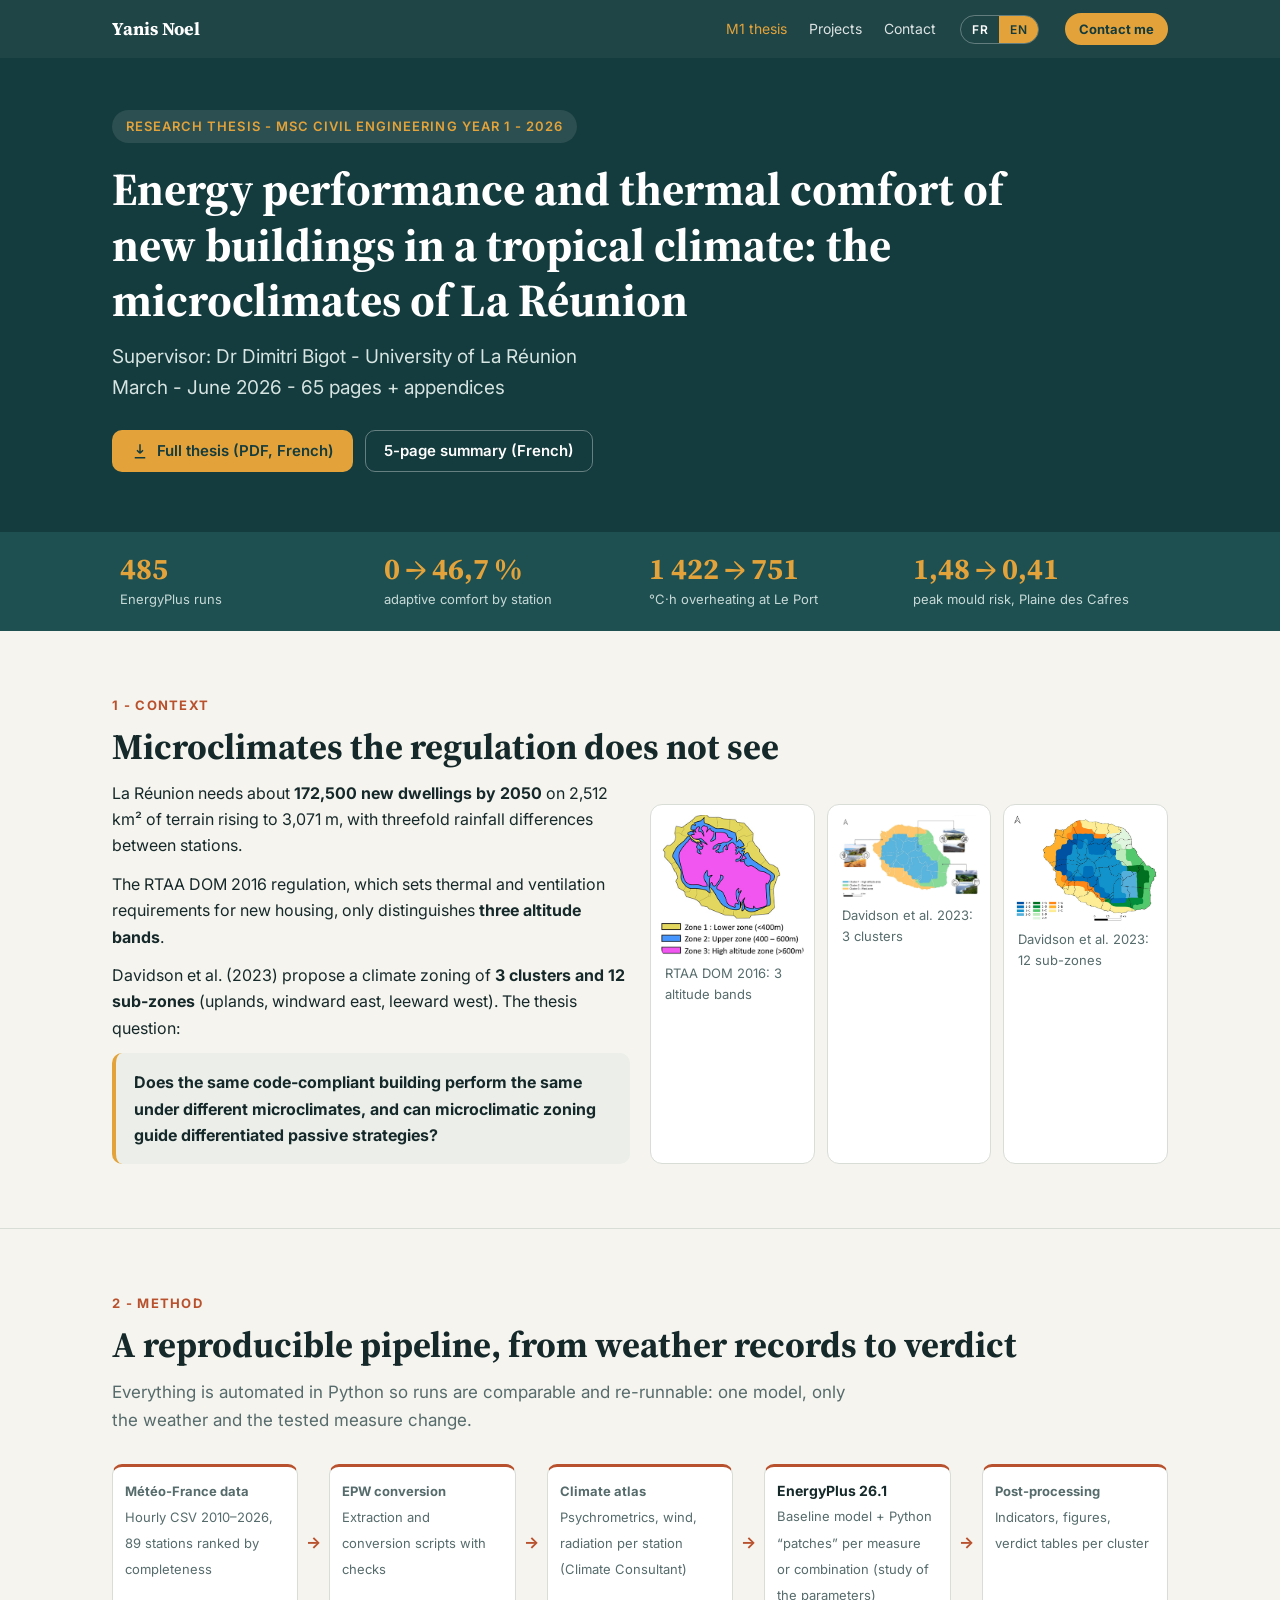
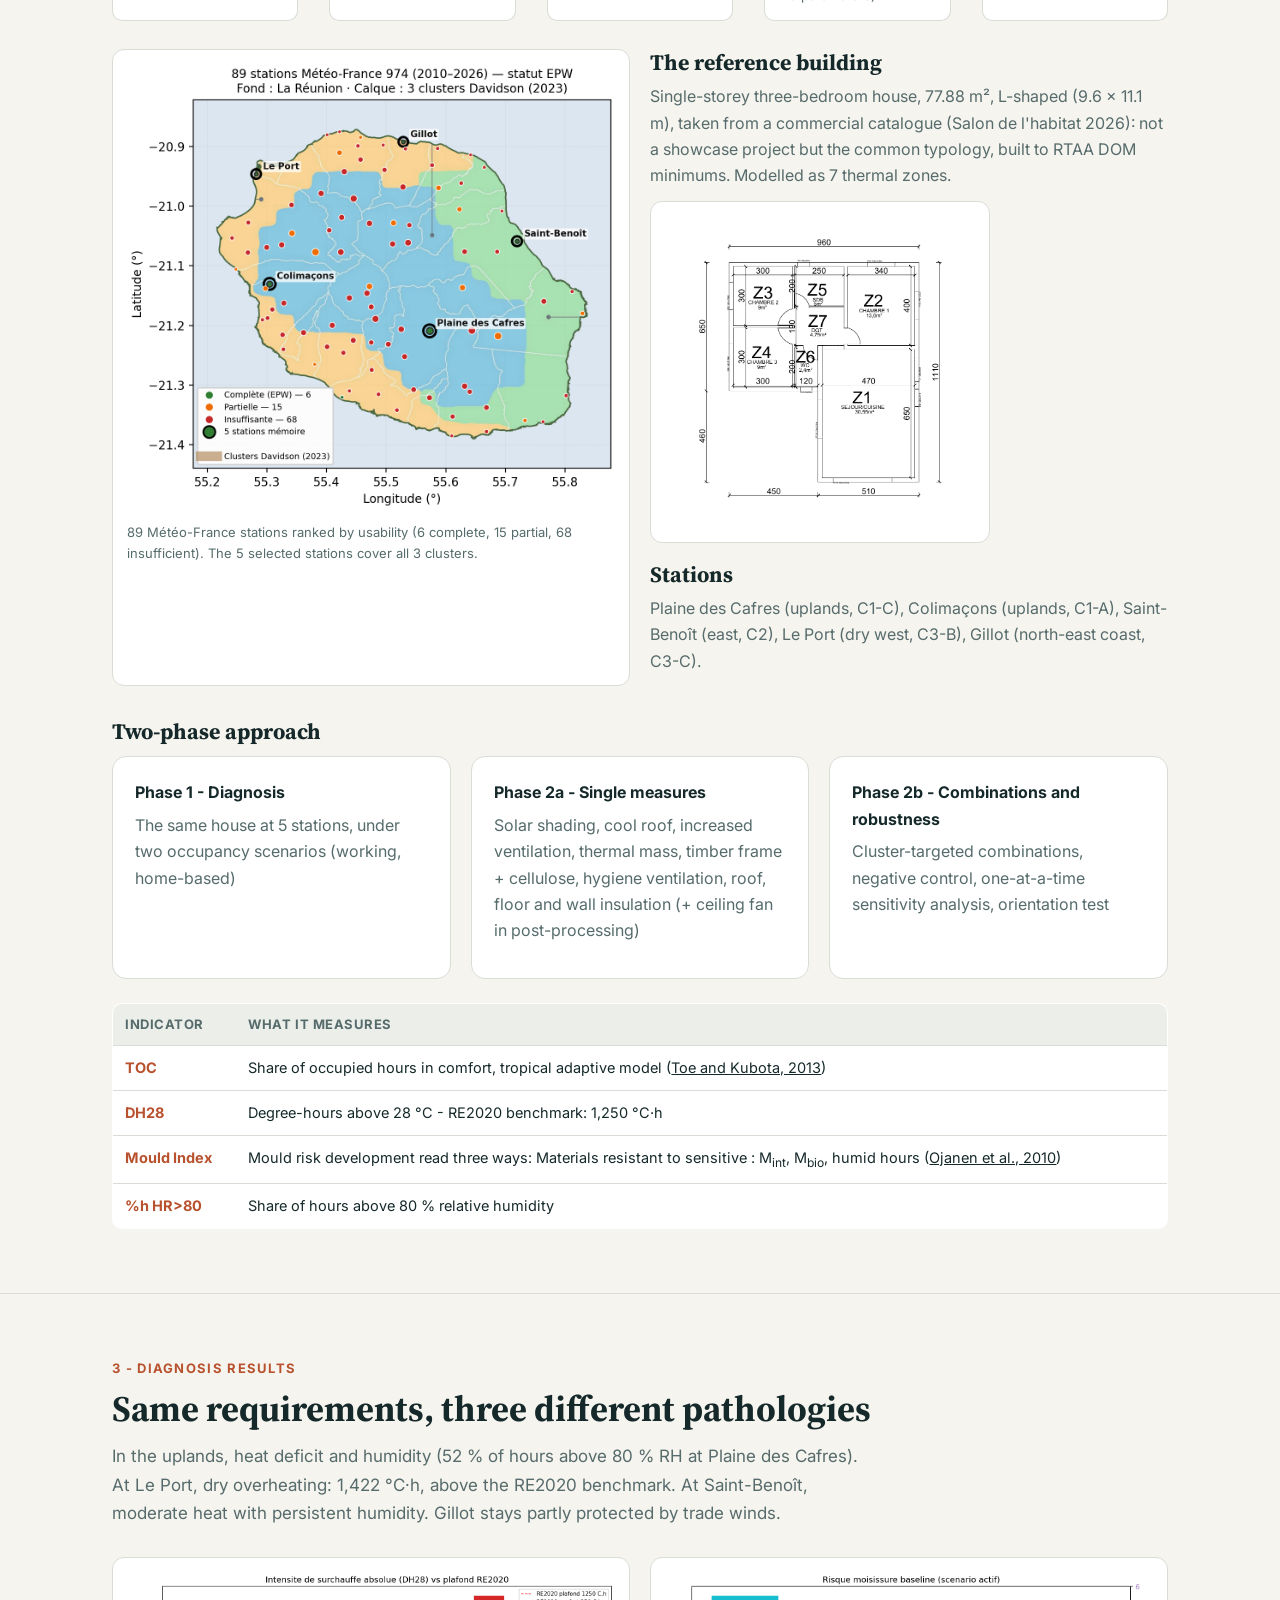
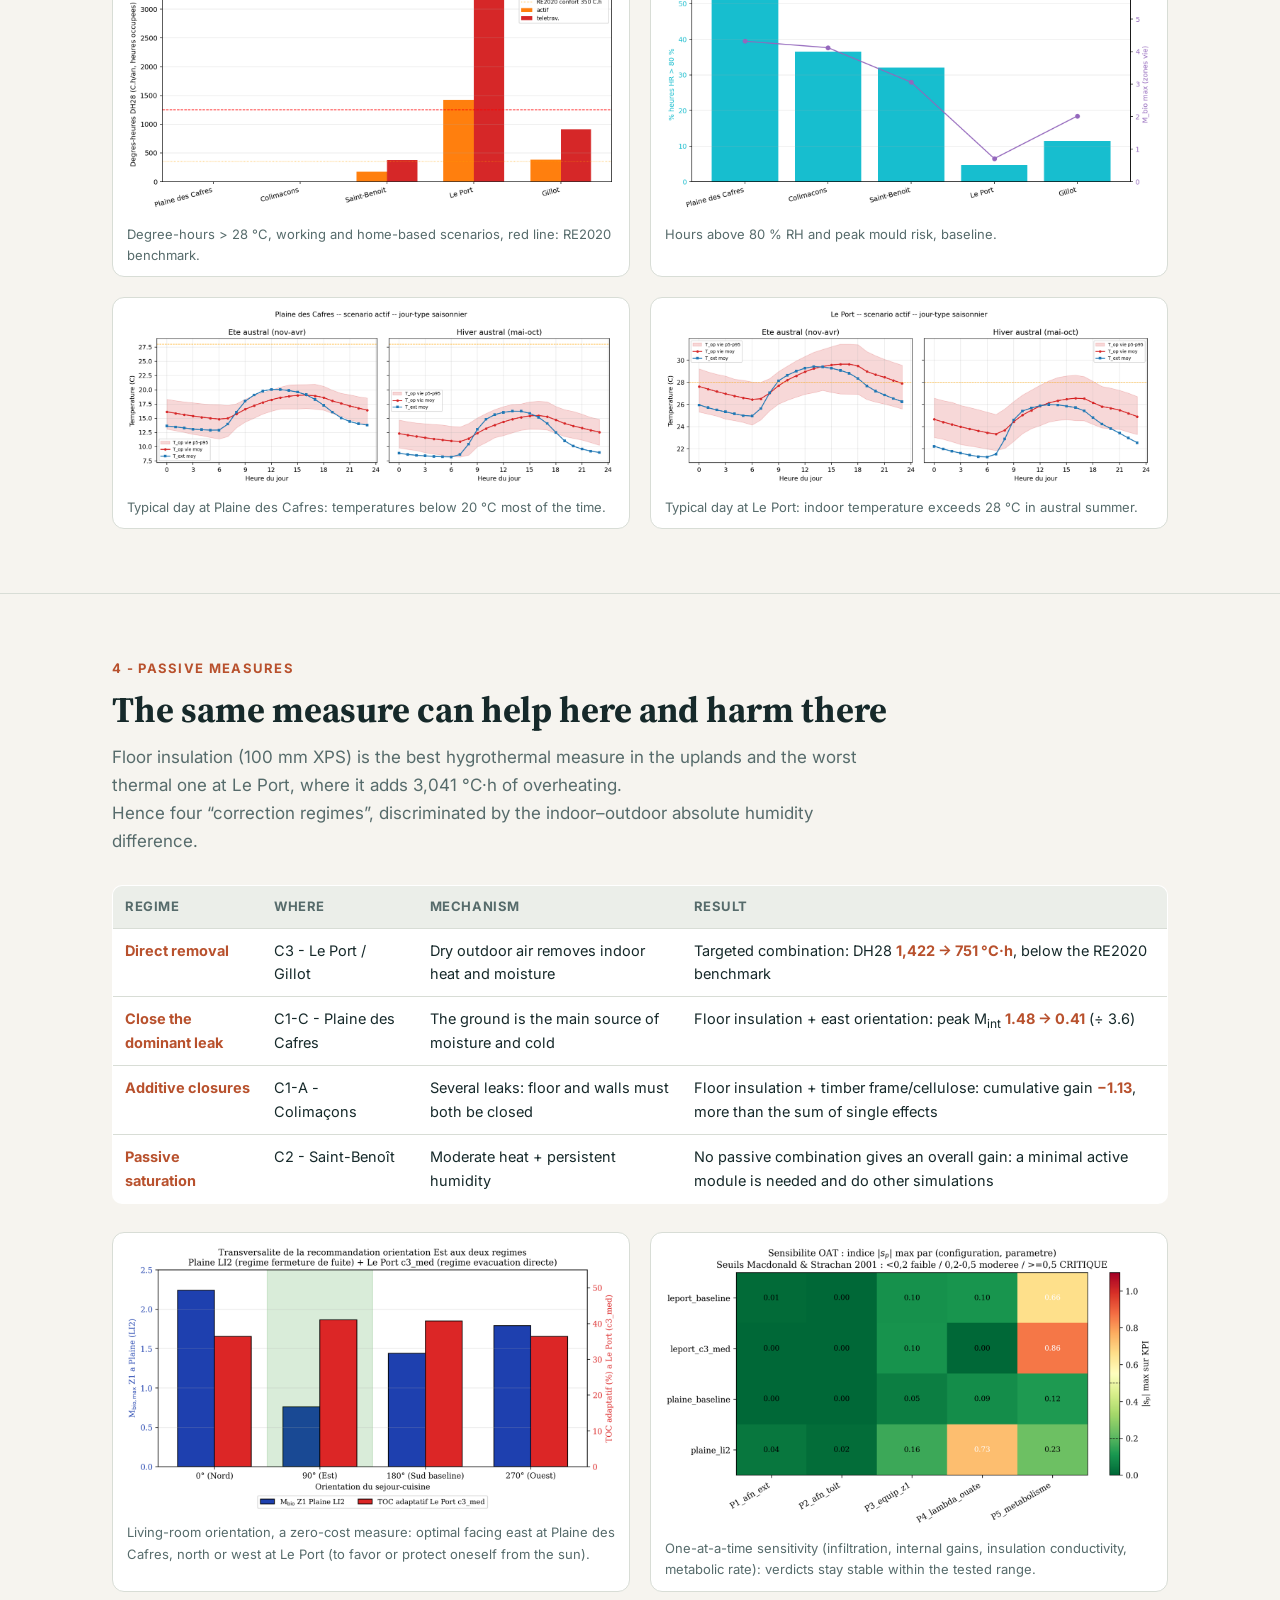
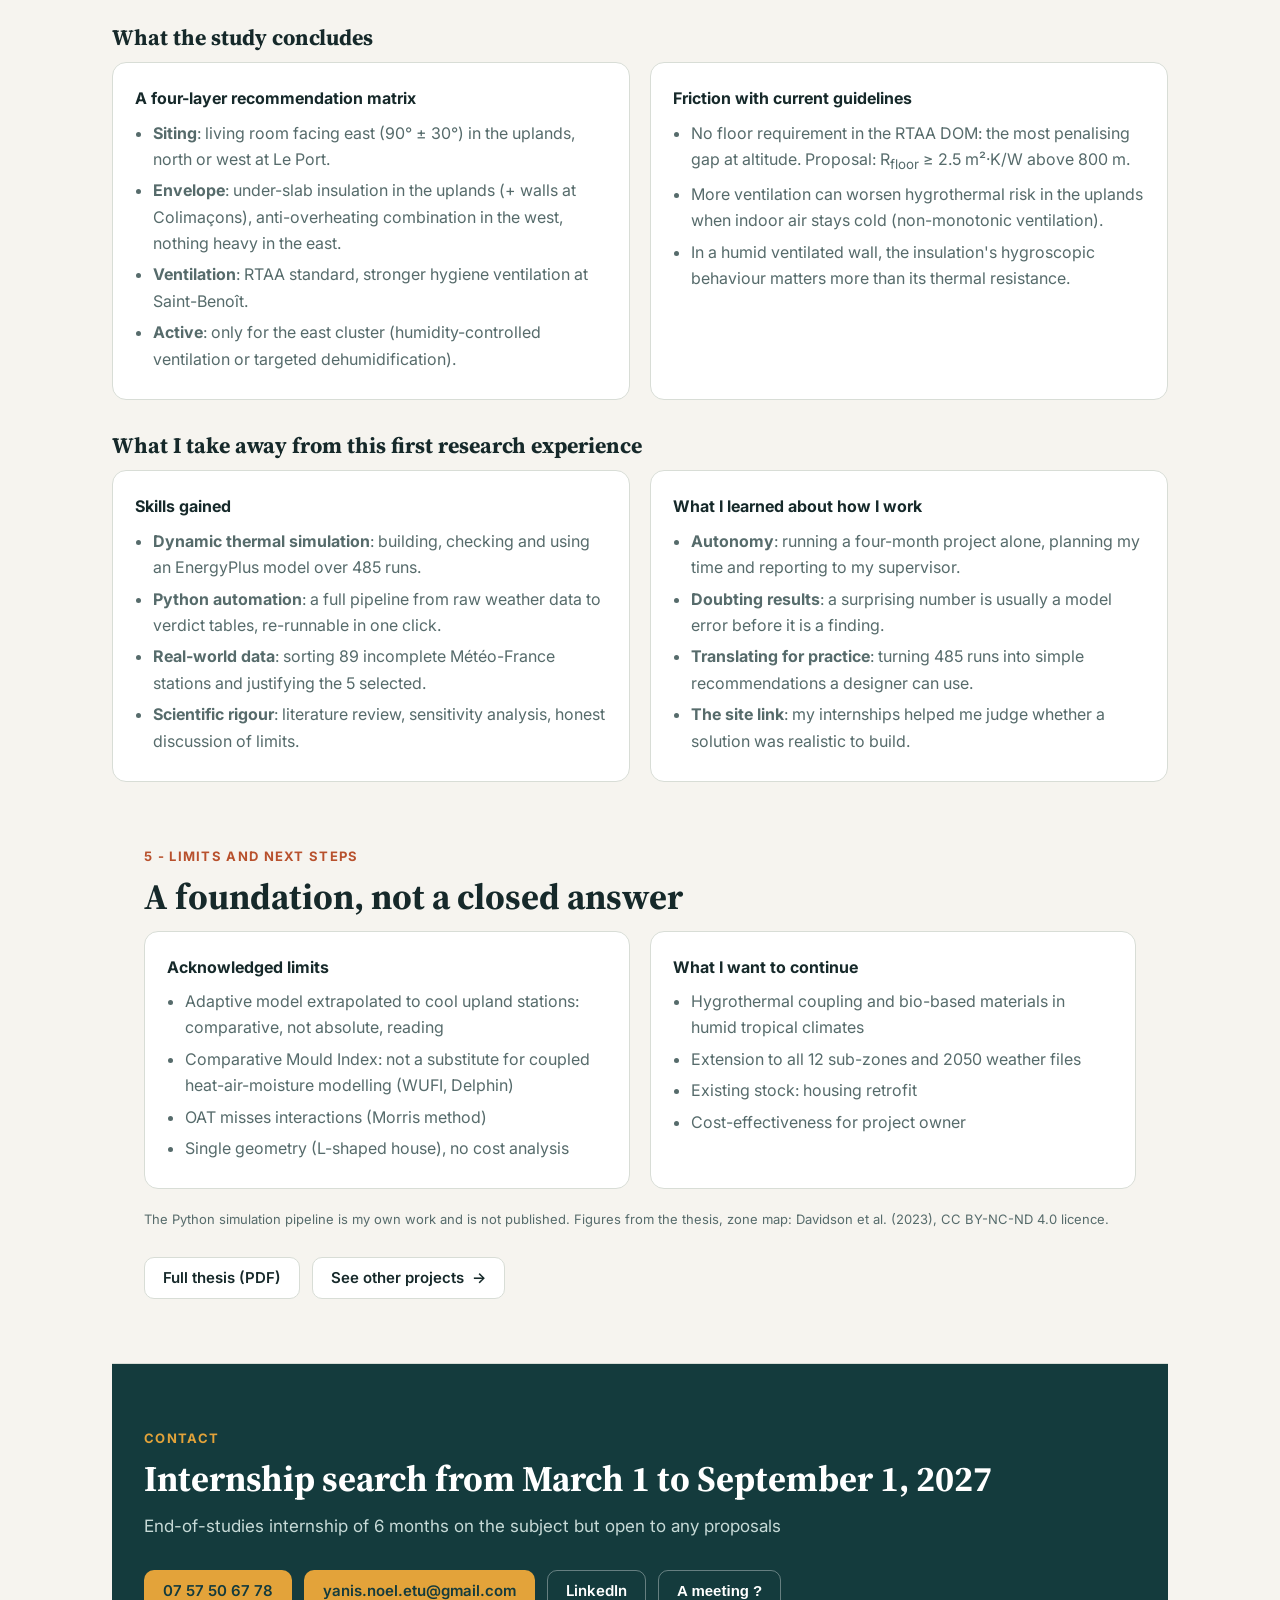
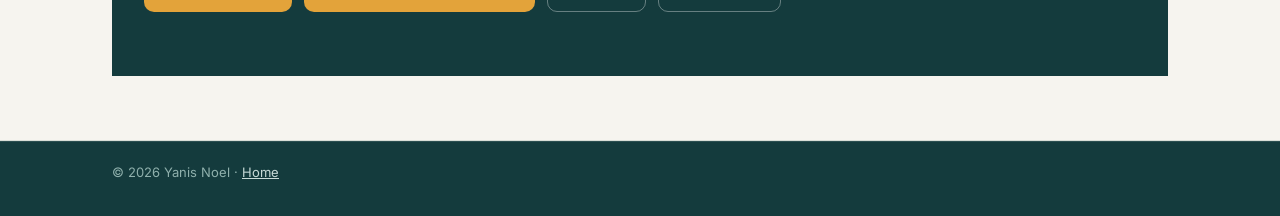
==== yanisnoel.github.io/memoire.html @ ee8f9eab "Update memoire.html" ====
<!doctype html>
<html lang="fr">
<head>
<meta charset="utf-8">
<meta name="viewport" content="width=device-width, initial-scale=1">
<title>Mémoire M1 - Microclimats et confort à La Réunion</title>
<meta name="description" content="Étude de cas : performance énergétique et confort thermique d'un logement RTAA DOM sous cinq microclimats réunionnais — 485 simulations EnergyPlus, chaîne Python, quatre régimes physiques. Yanis Noel, 2026.">
<meta property="og:title" content="Un même logement, cinq microclimats — mémoire M1 de Yanis Noel">
<meta property="og:image" content="https://yanisnoel.github.io/assets/memoire/synthese_confort.png">
<link rel="icon" href="data:image/svg+xml,<svg xmlns='http://www.w3.org/2000/svg' viewBox='0 0 64 64'><rect width='64' height='64' rx='14' fill='%23143b3d'/><text x='32' y='42' font-family='Georgia,serif' font-size='28' font-weight='700' fill='%23e3a33a' text-anchor='middle'>YN</text></svg>">
<link rel="preconnect" href="https://fonts.googleapis.com"><link rel="preconnect" href="https://fonts.gstatic.com" crossorigin>
<link href="https://fonts.googleapis.com/css2?family=Inter:wght@400;500;600;700&family=Source+Serif+4:opsz,wght@8..60,600;8..60,700&display=swap" rel="stylesheet">
<link rel="stylesheet" href="assets/style.css">
<script>window.goatcounter={path:function(p){try{var c=new URLSearchParams(location.search).get('c')||sessionStorage.getItem('camp')||'';c=c.toLowerCase().replace(/[^a-z0-9_-]/g,'').slice(0,40);return location.pathname+(c?'?c='+c:'')}catch(e){return p}}};</script>
<script data-goatcounter="https://yanisnoel.goatcounter.com/count" async src="https://gc.zgo.at/count.js"></script>
</head>
<body data-lang="fr">

<nav class="top">
  <div class="wrap">
    <a class="brand" href="index.html" data-keeplang>Yanis Noel</a>
    <div class="links">
      <a href="memoire.html" aria-current="page" data-keeplang><span class="fr">Mémoire M1</span><span class="en">M1 thesis</span></a>
      <a href="projets.html" data-keeplang><span class="fr">Projets</span><span class="en">Projects</span></a>
      <a href="index.html#contact" data-keeplang>Contact</a>
    </div>
    <div class="lang" role="group" aria-label="Langue / Language">
      <button type="button" data-set="fr" aria-pressed="true">FR</button>
      <button type="button" data-set="en" aria-pressed="false">EN</button>
    </div>
    <button class="navcta" type="button" data-open-contact><span class="fr">Me contacter</span><span class="en">Contact me</span></button>
  </div>
  <div class="mnav">
    <a href="#contexte"><span class="fr">Contexte</span><span class="en">Context</span></a>
    <a href="#methode"><span class="fr">Méthode</span><span class="en">Method</span></a>
    <a href="#resultats"><span class="fr">Résultats</span><span class="en">Results</span></a>
    <a href="#regimes"><span class="fr">Régimes</span><span class="en">Regimes</span></a>
    <a href="#limites"><span class="fr">Limites</span><span class="en">Limits</span></a>
  </div>
</nav>

<header class="hero">
  <div class="wrap">
    <span class="kicker"><span class="fr">Mémoire de recherche - Master 1 Génie Civil - 2026</span><span class="en">Research thesis - MSc Civil Engineering year 1 - 2026</span></span>
    <h1 style="font-size:clamp(28px,4.6vw,46px);max-width:900px"><span class="fr">Performance énergétique et confort thermique des bâtiments neufs en climat tropical : les microclimats de La Réunion</span><span class="en">Energy performance and thermal comfort of new buildings in a tropical climate: the microclimates of La Réunion</span></h1>
    <p class="role" style="margin-top:14px"><span class="fr">Encadrant : Dr Dimitri Bigot - Université de La Réunion  <br> Mars - Juin 2026 - 65 pages + annexes <br> En autonomie </span><span class="en">Supervisor: Dr Dimitri Bigot - University of La Réunion <br> March - June 2026 - 65 pages + appendices</span></p>
    <div class="cta">
      <a class="btn primary" href="assets/docs/Memoire_M1_Yanis_Noel_2026.pdf" target="_blank" rel="noopener"><svg viewBox="0 0 24 24" fill="none" stroke="currentColor" stroke-width="2"><path d="M12 3v12m0 0-4-4m4 4 4-4M5 21h14"/></svg><span class="fr">Mémoire complet (PDF)</span><span class="en">Full thesis (PDF, French)</span></a>
      <a class="btn ghost" href="assets/docs/Presentation_Memoire_M1.pdf" target="_blank" rel="noopener"><span class="fr">Présentation en 5 pages</span><span class="en">5-page summary (French)</span></a>
    </div>
  </div>
</header>

<div class="band">
  <div class="wrap">
    <div class="n"><b>485</b><span class="fr">simulations EnergyPlus</span><span class="en">EnergyPlus runs</span></div>
    <div class="n"><b>0 → 46,7 %</b><span class="fr">confort adaptatif selon la station</span><span class="en">adaptive comfort by station</span></div>
    <div class="n"><b>1 422 → 751</b><span class="fr">°C·h de surchauffe au Port</span><span class="en">°C·h overheating at Le Port</span></div>
    <div class="n"><b>1,48 → 0,41</b><span class="fr">pic de risque moisissure, Plaine des Cafres</span><span class="en">peak mould risk, Plaine des Cafres</span></div>
  </div>
</div>

<main>

<section id="contexte">
  <div class="wrap">
    <div class="eyebrow"><span class="fr">1 - Contexte</span><span class="en">1 - Context</span></div>
    <h2><span class="fr">Des microclimats que la réglementation ne voit pas</span><span class="en">Microclimates the regulation does not see</span></h2>
    <div class="grid2">
      <div style="max-width:820px">
        <p><span class="fr">La Réunion doit produire environ <b>172 500 logements d'ici 2050 *(2021)</b> sur 2 512 km² de relief allant jusqu'à 3 071 m, avec des écarts de pluviométrie d'un facteur trois entre stations.</span><span class="en">La Réunion needs about <b>172,500 new dwellings by 2050</b> on 2,512 km² of terrain rising to 3,071 m, with threefold rainfall differences between stations.</span></p>
        <p><span class="fr">La RTAA DOM 2016, qui fixe les exigences thermiques et d'aération des logements neufs, ne distingue que <b>trois tranches d'altitude</b>.</span><span class="en">The RTAA DOM 2016 regulation, which sets thermal and ventilation requirements for new housing, only distinguishes <b>three altitude bands</b>.</span></p>
        <p><span class="fr">Davidson et al. (2023) proposent un zonage climatique en <b>3 clusters et 12 sous-zones</b> (Hauts, façade Est au vent, façade Ouest sous le vent). La question du mémoire :</span><span class="en">Davidson et al. (2023) propose a climate zoning of <b>3 clusters and 12 sub-zones</b> (uplands, windward east, leeward west). The thesis question:</span></p>
        <div class="callout"><b><span class="fr">Un même bâtiment conforme, soumis à différents microclimats, présente-t-il les mêmes performances, et le zonage microclimatique peut-il orienter des stratégies passives différenciées ?</span><span class="en">Does the same code-compliant building perform the same under different microclimates, and can microclimatic zoning guide differentiated passive strategies?</span></b></div>
      </div>
      <div class="fig3">
        <figure class="figure"><img src="assets/memoire/rtaa_zones.png" alt="Zonage RTAA DOM" loading="lazy"><figcaption><span class="fr">RTAA DOM 2016 : 3 tranches d'altitude</span><span class="en">RTAA DOM 2016: 3 altitude bands</span></figcaption></figure>
        <figure class="figure"><img src="assets/memoire/davidson_3_clusters.png" alt="3 clusters Davidson" loading="lazy"><figcaption><span class="fr">Davidson et al. 2023 : 3 clusters</span><span class="en">Davidson et al. 2023: 3 clusters</span></figcaption></figure>
        <figure class="figure"><img src="assets/memoire/davidson_12_souszones.png" alt="12 sous-zones Davidson" loading="lazy"><figcaption><span class="fr">Davidson et al. 2023 : 12 sous-zones</span><span class="en">Davidson et al. 2023: 12 sub-zones</span></figcaption></figure>
      </div>
    </div>
  </div>
</section>

<section id="methode">
  <div class="wrap">
    <div class="eyebrow"><span class="fr">2 - Méthode</span><span class="en">2 - Method</span></div>
    <h2><span class="fr">Une chaîne reproductible, du relevé météo au verdict</span><span class="en">A reproducible pipeline, from weather records to verdict</span></h2>
    <p class="lede"><span class="fr">Tout est automatisé en Python pour que les simulations soient comparables et relançables : un même modèle, seules la météo et le levier testé changent.</span><span class="en">Everything is automated in Python so runs are comparable and re-runnable: one model, only the weather and the tested measure change.</span></p>

    <div class="pipe" style="margin-bottom:28px">
      <div class="step"><b><span class="fr">Données Météo-France</span><span class="en">Météo-France data</span></b><span class="fr">CSV horaires 2010–2026, 89 stations classées selon leur complétude</span><span class="en">Hourly CSV 2010–2026, 89 stations ranked by completeness</span></div>
      <div class="arr">→</div>
      <div class="step"><b><span class="fr">Conversion EPW</span><span class="en">EPW conversion</span></b><span class="fr">Scripts d'extraction et de conversion avec contrôles</span><span class="en">Extraction and conversion scripts with checks</span></div>
      <div class="arr">→</div>
      <div class="step"><b><span class="fr">Atlas climatique</span><span class="en">Climate atlas</span></b><span class="fr">Psychrométrie, vent, rayonnement par station (Climate Consultant)</span><span class="en">Psychrometrics, wind, radiation per station (Climate Consultant)</span></div>
      <div class="arr">→</div>
      <div class="step"><b>EnergyPlus 26.1</b><span class="fr">Modèle de base + « patchs » Python par levier ou combinaison (étude des paramètres)</span><span class="en">Baseline model + Python “patches” per measure or combination (study of the parameters)</span></div>
      <div class="arr">→</div>
      <div class="step"><b><span class="fr">Post-traitement</span><span class="en">Post-processing</span></b><span class="fr">Indicateurs, figures, tableaux de verdict par cluster</span><span class="en">Indicators, figures, verdict tables per cluster</span></div>
    </div>

    <div class="grid2">
      <figure class="figure"><img src="assets/memoire/carte_stations.png" alt="Carte des 89 stations Météo-France et des 5 stations retenues" loading="lazy"><figcaption><span class="fr">89 stations Météo-France classées selon leur exploitabilité (6 complètes, 15 partielles, 68 insuffisantes). Les 5 stations retenues couvrent les 3 clusters.</span><span class="en">89 Météo-France stations ranked by usability (6 complete, 15 partial, 68 insufficient). The 5 selected stations cover all 3 clusters.</span></figcaption></figure>
      <div>
        <h3><span class="fr">Le bâtiment de référence</span><span class="en">The reference building</span></h3>
        <p class="muted"><span class="fr">Maison individuelle T4 de plain-pied, 77,88 m², plan en L (9,6 × 11,1 m), issue d'un catalogue commercial (Salon de l'habitat 2026) : pas la maison parfaite mais réaliste, une typologie courante, conforme au minimum RTAA DOM. Modélisée en 7 zones thermiques.</span><span class="en">Single-storey three-bedroom house, 77.88 m², L-shaped (9.6 × 11.1 m), taken from a commercial catalogue (Salon de l'habitat 2026): not a showcase project but the common typology, built to RTAA DOM minimums. Modelled as 7 thermal zones.</span></p>
        <figure class="figure" style="max-width:340px"><img src="assets/memoire/plan_t4.png" alt="Plan du T4 de référence" loading="lazy"></figure>
        <h3 style="margin-top:18px"><span class="fr">Stations</span><span class="en">Stations</span></h3>
        <p class="muted"><span class="fr">Plaine des Cafres (Hauts, C1-C), Colimaçons (Hauts, C1-A), Saint-Benoît (Est, C2), Le Port (Ouest sec, C3-B), Gillot (Nord-Est littoral, C3-C).</span><span class="en">Plaine des Cafres (uplands, C1-C), Colimaçons (uplands, C1-A), Saint-Benoît (east, C2), Le Port (dry west, C3-B), Gillot (north-east coast, C3-C).</span></p>
      </div>
    </div>

    <h3 style="margin-top:32px"><span class="fr">Démarche en deux phases</span><span class="en">Two-phase approach</span></h3>
    <div class="grid3" style="margin-top:12px">
      <div class="card"><b><span class="fr">Phase 1 - Diagnostic</span><span class="en">Phase 1 - Diagnosis</span></b><p class="muted" style="margin-top:6px"><span class="fr">Le même T4 sur les 5 stations, sous deux scénarios d'occupation (actif, télétravail/retraite)</span><span class="en">The same house at 5 stations, under two occupancy scenarios (working, home-based)</span></p></div>
      <div class="card"><b><span class="fr">Phase 2a - Leviers unitaires</span><span class="en">Phase 2a - Single measures</span></b><p class="muted" style="margin-top:6px"><span class="fr">Protection solaire, cool roof, ventilation renforcée, inertie, ossature bois + ouate, ventilation d'hygiène, isolation toiture, plancher, murs (+ brasseur d'air en post-traitement)</span><span class="en">Solar shading, cool roof, increased ventilation, thermal mass, timber frame + cellulose, hygiene ventilation, roof, floor and wall insulation (+ ceiling fan in post-processing)</span></p></div>
      <div class="card"><b><span class="fr">Phase 2b - Combinaisons et robustesse</span><span class="en">Phase 2b - Combinations and robustness</span></b><p class="muted" style="margin-top:6px"><span class="fr">Combinaisons ciblées par cluster, contrôle négatif, analyse de sensibilité OAT, test d'orientation</span><span class="en">Cluster-targeted combinations, negative control, one-at-a-time sensitivity analysis, orientation test</span></p></div>
    </div>

    <div class="tablewrap" style="margin-top:24px">
    <table class="data">
      <tr><th><span class="fr">Indicateur</span><span class="en">Indicator</span></th><th><span class="fr">Ce qu'il mesure</span><span class="en">What it measures</span></th></tr>
      <tr><td><b>TOC</b></td><td><span class="fr">Taux d'occupation en confort, modèle adaptatif tropical (<a href="https://doi.org/10.1016/j.foar.2013.06.003" target="_blank" rel="noopener">Toe et Kubota, 2013</a>)</span><span class="en">Share of occupied hours in comfort, tropical adaptive model (<a href="https://doi.org/10.1016/j.foar.2013.06.003" target="_blank" rel="noopener">Toe and Kubota, 2013</a>)</span></td></tr>
      <tr><td><b>DH28</b></td><td><span class="fr">Degrés-heures au-dessus de 28 °C - repère méthodologique RE2020 : 1 250 °C·h</span><span class="en">Degree-hours above 28 °C - RE2020 benchmark: 1,250 °C·h</span></td></tr>
      <tr><td><b>Mould Index</b></td><td><span class="fr">Risque de développement de moisissure en triple lecture : Matériaux résistants à sensibles : M<sub>int</sub>, M<sub>bio</sub>, heures humides (<a href="https://vbn.aau.dk/en/publications/mold-growth-modeling-of-building-structures-using-sensitivity-cla/" target="_blank" rel="noopener">Ojanen et al., 2010</a>)</span><span class="en">Mould risk development read three ways: Materials resistant to sensitive : M<sub>int</sub>, M<sub>bio</sub>, humid hours (<a href="https://vbn.aau.dk/en/publications/mold-growth-modeling-of-building-structures-using-sensitivity-cla/" target="_blank" rel="noopener">Ojanen et al., 2010</a>)</span></td></tr>
      <tr><td><b>%h HR&gt;80</b></td><td><span class="fr">Part des heures à humidité relative supérieure à 80 %</span><span class="en">Share of hours above 80 % relative humidity</span></td></tr>
    </table>
    </div>
  </div>
</section>

<section id="resultats">
  <div class="wrap">
    <div class="eyebrow"><span class="fr">3 - Résultats du diagnostic</span><span class="en">3 - Diagnosis results</span></div>
    <h2><span class="fr">À prescriptions identiques, trois pathologies différentes</span><span class="en">Same requirements, three different pathologies</span></h2>
    <p class="lede"><span class="fr">Dans les Hauts, déficit thermique et humidité (52 % des heures au-dessus de 80 % d'HR à la Plaine des Cafres). Au Port, surchauffe sèche : 1 422 °C·h, au-dessus du repère RE2020. À Saint-Benoît, chaleur modérée et humidité persistante. Gillot reste partiellement protégé par les alizés.</span><span class="en">In the uplands, heat deficit and humidity (52 % of hours above 80 % RH at Plaine des Cafres). At Le Port, dry overheating: 1,422 °C·h, above the RE2020 benchmark. At Saint-Benoît, moderate heat with persistent humidity. Gillot stays partly protected by trade winds.</span></p>
    <div class="grid2">
      <figure class="figure"><img src="assets/memoire/dh28.png" alt="DH28 par station" loading="lazy"><figcaption><span class="fr">Degrés-heures &gt; 28 °C, scénarios actif et télétravail, ligne rouge : repère RE2020.</span><span class="en">Degree-hours &gt; 28 °C, working and home-based scenarios, red line: RE2020 benchmark.</span></figcaption></figure>
      <figure class="figure"><img src="assets/memoire/risque_moisissure.png" alt="Risque de moisissure par station" loading="lazy"><figcaption><span class="fr">Heures à HR &gt; 80 % et pic de risque de moisissure, baseline.</span><span class="en">Hours above 80 % RH and peak mould risk, baseline.</span></figcaption></figure>
      <figure class="figure"><img src="assets/memoire/jourtype_plaine.png" alt="Jour type Plaine des Cafres" loading="lazy"><figcaption><span class="fr">Jour type à la Plaine des Cafres : températures sous 20 °C la majeure partie du temps.</span><span class="en">Typical day at Plaine des Cafres: temperatures below 20 °C most of the time.</span></figcaption></figure>
      <figure class="figure"><img src="assets/memoire/jourtype_leport.png" alt="Jour type Le Port" loading="lazy"><figcaption><span class="fr">Jour type au Port : l'intérieur dépasse 28 °C en été austral.</span><span class="en">Typical day at Le Port: indoor temperature exceeds 28 °C in austral summer.</span></figcaption></figure>
    </div>
  </div>
</section>

<section id="regimes">
  <div class="wrap">
    <div class="eyebrow"><span class="fr">4 - Leviers passifs</span><span class="en">4 - Passive measures</span></div>
    <h2><span class="fr">Un même levier peut améliorer ici et nuire là-bas</span><span class="en">The same measure can help here and harm there</span></h2>
    <p class="lede"><span class="fr">L'isolation du plancher (XPS 100 mm) est le meilleur levier hygrothermique dans les Hauts et le pire levier thermique au Port, où elle ajoute 3 041 °C·h de surchauffe. <br> D'où quatre « régimes de correction », discriminés par l'écart d'humidité absolue intérieur–extérieur.</span><span class="en">Floor insulation (100 mm XPS) is the best hygrothermal measure in the uplands and the worst thermal one at Le Port, where it adds 3,041 °C·h of overheating. <br> Hence four “correction regimes”, discriminated by the indoor–outdoor absolute humidity difference.</span></p>
    <div class="tablewrap">
    <table class="data">
      <tr><th><span class="fr">Régime</span><span class="en">Regime</span></th><th><span class="fr">Où</span><span class="en">Where</span></th><th><span class="fr">Mécanisme</span><span class="en">Mechanism</span></th><th><span class="fr">Résultat</span><span class="en">Result</span></th></tr>
      <tr><td><b><span class="fr">Évacuation directe</span><span class="en">Direct removal</span></b></td><td>C3 - Le Port / Gillot</td><td><span class="fr">L'air extérieur sec évacue chaleur et humidité intérieures</span><span class="en">Dry outdoor air removes indoor heat and moisture</span></td><td><span class="fr">Combinaison ciblée : DH28 <b>1 422 → 751 °C·h</b>, sous le repère RE2020</span><span class="en">Targeted combination: DH28 <b>1,422 → 751 °C·h</b>, below the RE2020 benchmark</span></td></tr>
      <tr><td><b><span class="fr">Fermer la fuite dominante</span><span class="en">Close the dominant leak</span></b></td><td>C1-C - Plaine des Cafres</td><td><span class="fr">Le sol est la source principale d'humidité et de froid</span><span class="en">The ground is the main source of moisture and cold</span></td><td><span class="fr">Isolation plancher + orientation Est : pic M<sub>int</sub> <b>1,48 → 0,41</b> (÷ 3,6)</span><span class="en">Floor insulation + east orientation: peak M<sub>int</sub> <b>1.48 → 0.41</b> (÷ 3.6)</span></td></tr>
      <tr><td><b><span class="fr">Fermetures additives</span><span class="en">Additive closures</span></b></td><td>C1-A - Colimaçons</td><td><span class="fr">Plusieurs fuites : il faut fermer sol et murs</span><span class="en">Several leaks: floor and walls must both be closed</span></td><td><span class="fr">Isolation plancher + ossature bois/ouate : gain cumulé <b>−1,13</b>, supérieur à la somme des effets seuls</span><span class="en">Floor insulation + timber frame/cellulose: cumulative gain <b>−1.13</b>, more than the sum of single effects</span></td></tr>
      <tr><td><b><span class="fr">Saturation passive</span><span class="en">Passive saturation</span></b></td><td>C2 - Saint-Benoît</td><td><span class="fr">Chaleur modérée + humidité persistante</span><span class="en">Moderate heat + persistent humidity</span></td><td><span class="fr">Aucune combinaison passive testée n'apporte de gain global : un module actif minimal est requis et des simulations complementaires doivent être menées</span><span class="en">No passive combination gives an overall gain: a minimal active module is needed and do other simulations </span></td></tr>
    </table>
    </div>

    <div class="grid2" style="margin-top:28px">
      <figure class="figure"><img src="assets/memoire/orientation.png" alt="Effet de l'orientation" loading="lazy"><figcaption><span class="fr">L'orientation du séjour-cuisine, un levier à coût nul : l'optimum est à l'Est à la Plaine des Cafres, au Nord ou à l'Ouest au Port (favoriser ou se protéger du soleil).</span><span class="en">Living-room orientation, a zero-cost measure: optimal facing east at Plaine des Cafres, north or west at Le Port (to favor or protect oneself from the sun).</span></figcaption></figure>
      <figure class="figure"><img src="assets/memoire/sensibilite_oat.png" alt="Sensibilité OAT" loading="lazy"><figcaption><span class="fr">Analyse de sensibilité OAT (infiltrations, apports internes, conductivité de l'isolant, métabolisme) : les verdicts restent stables dans l'enveloppe testée.</span><span class="en">One-at-a-time sensitivity (infiltration, internal gains, insulation conductivity, metabolic rate): verdicts stay stable within the tested range.</span></figcaption></figure>
    </div>

    <h3 style="margin-top:32px"><span class="fr">Ce que l'étude conclut</span><span class="en">What the study concludes</span></h3>
    <div class="grid2" style="margin-top:12px">
      <div class="card">
        <b><span class="fr">Une matrice de recommandations en 4 couches</span><span class="en">A four-layer recommendation matrix</span></b>
        <ul class="clean muted" style="margin-top:8px">
          <li><span class="fr"><b>Implantation</b> : séjour à l'Est (90° ± 30°) dans les Hauts, Nord ou Ouest au Port.</span><span class="en"><b>Siting</b>: living room facing east (90° ± 30°) in the uplands, north or west at Le Port.</span></li>
          <li><span class="fr"><b>Enveloppe</b> : isolation sous dalle dans les Hauts (+ murs à Colimaçons), combinaison anti-surchauffe à l'Ouest, rien de lourd à l'Est.</span><span class="en"><b>Envelope</b>: under-slab insulation in the uplands (+ walls at Colimaçons), anti-overheating combination in the west, nothing heavy in the east.</span></li>
          <li><span class="fr"><b>Ventilation</b> : standard RTAA, ventilation d'hygiène renforcée à Saint-Benoît.</span><span class="en"><b>Ventilation</b>: RTAA standard, stronger hygiene ventilation at Saint-Benoît.</span></li>
          <li><span class="fr"><b>Actif</b> : seulement pour le cluster Est (VMC hygroréglable ou déshumidification ciblée).</span><span class="en"><b>Active</b>: only for the east cluster (humidity-controlled ventilation or targeted dehumidification).</span></li>
        </ul>
      </div>
      <div class="card">
        <b><span class="fr">Des frictions avec les référentiels actuels</span><span class="en">Friction with current guidelines</span></b>
        <ul class="clean muted" style="margin-top:8px">
          <li><span class="fr">Aucune exigence sur le plancher dans la RTAA DOM : c'est le défaut le plus pénalisant en altitude. Piste : R<sub>sol</sub> ≥ 2,5 m²·K/W au-dessus de 800 m.</span><span class="en">No floor requirement in the RTAA DOM: the most penalising gap at altitude. Proposal: R<sub>floor</sub> ≥ 2.5 m²·K/W above 800 m.</span></li>
          <li><span class="fr">Ventiler davantage peut aggraver le risque hygrothermique dans les Hauts quand l'air intérieur reste froid (non-monotonie de la ventilation).</span><span class="en">More ventilation can worsen hygrothermal risk in the uplands when indoor air stays cold (non-monotonic ventilation).</span></li>
          <li><span class="fr">En paroi ventilée humide, le comportement hygroscopique de l'isolant compte plus que sa résistance thermique.</span><span class="en">In a humid ventilated wall, the insulation's hygroscopic behaviour matters more than its thermal resistance.</span></li>
        </ul>
      </div>
    </div>

    <h3 style="margin-top:32px"><span class="fr">Ce que je retiens de cette première expérience de recherche</span><span class="en">What I take away from this first research experience</span></h3>
    <div class="grid2" style="margin-top:12px">
      <div class="card">
        <b><span class="fr">Compétences acquises</span><span class="en">Skills gained</span></b>
        <ul class="clean muted" style="margin-top:8px">
          <li><span class="fr"><b>Simulation thermique dynamique</b> : construire, vérifier et exploiter un modèle EnergyPlus sur 485 cas.</span><span class="en"><b>Dynamic thermal simulation</b>: building, checking and using an EnergyPlus model over 485 runs.</span></li>
          <li><span class="fr"><b>Automatisation Python</b> : une chaîne complète, de la donnée météo brute au tableau de verdict, relançable en un clic.</span><span class="en"><b>Python automation</b>: a full pipeline from raw weather data to verdict tables, re-runnable in one click.</span></li>
          <li><span class="fr"><b>Traitement de données réelles</b> : trier 89 stations Météo-France incomplètes et justifier le choix des 5 retenues.</span><span class="en"><b>Real-world data</b>: sorting 89 incomplete Météo-France stations and justifying the 5 selected.</span></li>
          <li><span class="fr"><b>Rigueur scientifique</b> : bibliographie, analyse de sensibilité, discussion honnête des limites.</span><span class="en"><b>Scientific rigour</b>: literature review, sensitivity analysis, honest discussion of limits.</span></li>
        </ul>
      </div>
      <div class="card">
        <b><span class="fr">Ce que j'ai appris sur ma façon de travailler</span><span class="en">What I learned about how I work</span></b>
        <ul class="clean muted" style="margin-top:8px">
          <li><span class="fr"><b>Autonomie</b> : mener seul un sujet sur quatre mois, en organisant mon temps et en rendant compte à mon encadrant.</span><span class="en"><b>Autonomy</b>: running a four-month project alone, planning my time and reporting to my supervisor.</span></li>
          <li><span class="fr"><b>Douter de ses résultats</b> : un chiffre surprenant est souvent une erreur de modèle avant d'être une découverte.</span><span class="en"><b>Doubting results</b>: a surprising number is usually a model error before it is a finding.</span></li>
          <li><span class="fr"><b>Traduire pour le terrain</b> : transformer 485 simulations en recommandations simples, utilisables par un maître d'œuvre.</span><span class="en"><b>Translating for practice</b>: turning 485 runs into simple recommendations a designer can use.</span></li>
          <li><span class="fr"><b>Le lien avec le chantier</b> : mes stages m'ont aidé à juger si une solution était réaliste à construire.</span><span class="en"><b>The site link</b>: my internships helped me judge whether a solution was realistic to build.</span></li>
        </ul>
      </div>
    </div>

<section id="limites">
  <div class="wrap">
    <div class="eyebrow"><span class="fr">5 - Limites et suites</span><span class="en">5 - Limits and next steps</span></div>
    <h2><span class="fr">Une esquisse fondatrice, pas une réponse fermée</span><span class="en">A foundation, not a closed answer</span></h2>
    <div class="grid2">
      <div class="card">
        <b><span class="fr">Limites assumées</span><span class="en">Acknowledged limits</span></b>
        <ul class="clean muted" style="margin-top:8px">
          <li><span class="fr">Modèle adaptatif extrapolé pour les stations fraîches d'altitude : lecture comparative, pas absolue</span><span class="en">Adaptive model extrapolated to cool upland stations: comparative, not absolute, reading</span></li>
          <li><span class="fr">Mould Index comparatif : ne remplace pas un modèle hygrothermique couplé (WUFI, Delphin)</span><span class="en">Comparative Mould Index: not a substitute for coupled heat-air-moisture modelling (WUFI, Delphin)</span></li>
          <li><span class="fr">OAT ne capte pas les interactions (méthode de Morris)</span><span class="en">OAT misses interactions (Morris method)</span></li>
          <li><span class="fr">Une seule géométrie (T4 en L), pas de chiffrage des surcoûts</span><span class="en">Single geometry (L-shaped house), no cost analysis</span></li>
        </ul>
      </div>
      <div class="card">
        <b><span class="fr">Ce que je veux poursuivre</span><span class="en">What I want to continue</span></b>
        <ul class="clean muted" style="margin-top:8px">
          <li><span class="fr">Couplage hygrothermique et matériaux biosourcés en climat tropical humide</span><span class="en">Hygrothermal coupling and bio-based materials in humid tropical climates</span></li>
          <li><span class="fr">Extension aux 12 sous-zones et aux fichiers météo 2050</span><span class="en">Extension to all 12 sub-zones and 2050 weather files</span></li>
          <li><span class="fr">Passage à l'existant : rénovation du parc de logements</span><span class="en">Existing stock: housing retrofit</span></li>
          <li><span class="fr">Chiffrage coût / efficacité pour la maîtrise d'ouvrage</span><span class="en">Cost-effectiveness for project owner</span></li>
        </ul>
      </div>
    </div>
    <p class="note" style="margin-top:20px"><span class="fr">La chaîne de simulation Python est mon travail personnel et n'est pas publiée. Figures issues de mon mémoire, carte des clusters et sous-zones Davidson et al. (2023), licence CC BY-NC-ND 4.0.</span><span class="en">The Python simulation pipeline is my own work and is not published. Figures from the thesis, zone map: Davidson et al. (2023), CC BY-NC-ND 4.0 licence.</span></p>
    <div class="cta">
      <a class="btn outline" href="assets/docs/Memoire_M1_Yanis_Noel_2026.pdf" target="_blank" rel="noopener"><span class="fr">Mémoire complet (PDF)</span><span class="en">Full thesis (PDF)</span></a>
      <a class="btn outline" href="projets.html" data-keeplang><span class="fr">Voir les autres projets</span><span class="en">See other projects</span> →</a>
    </div>
  </div>
</section>

<section id="contact">
  <div class="wrap">
    <div class="eyebrow">Contact</div>
    <h2><span class="fr">Recherche de stage du 1er mars au 1er septembre 2027</span><span class="en">Internship search from March 1 to September 1, 2027</span></h2>
    <p class="lede"><span class="fr">Stage de fin d'études 6 mois sur le sujet mais ouvert à toutes propositions</span><span class="en">End-of-studies internship of 6 months on the subject but open to any proposals</span></p>
    <div class="cta" style="margin-top:0">
      <a class="btn primary" href="tel:+33757506778" data-track="clic-telephone">07 57 50 67 78</a>
      <a class="btn primary" href="mailto:yanis.noel.etu@gmail.com" data-track="clic-email">yanis.noel.etu@gmail.com</a>
      <a class="btn ghost" href="https://www.linkedin.com/in/yanis-noel-b70205252/" target="_blank" rel="noopener" data-track="clic-linkedin">LinkedIn</a>
      <button class="btn ghost" type="button" data-open-contact style="background:none;cursor:pointer"><span class="fr">Un rendez-vous ?</span><span class="en">A meeting ?</span></button>
    </div>
  </div>
</section>
</main>


<dialog class="contact" id="contact-dlg" aria-labelledby="dlg-title">
  <div class="dh">
    <button class="x" type="button" aria-label="Fermer">×</button>
    <h2 id="dlg-title"><span class="fr">Me contacter</span><span class="en">Get in touch</span></h2>
    <p><span class="fr">Stage de fin d'études - disponible du 1<sup>er</sup> mars au 1<sup>er</sup> septembre 2027</span><span class="en">End-of-studies internship - available 1 March - 1 September 2027</span></p>
  </div>
  <div class="db">
    <a class="crow" href="tel:+33757506778" data-track="clic-telephone"><span class="ic"><svg viewBox="0 0 24 24" fill="none" stroke="currentColor" stroke-width="2"><path d="M22 16.9v3a2 2 0 0 1-2.2 2 19.8 19.8 0 0 1-8.6-3.1 19.5 19.5 0 0 1-6-6A19.8 19.8 0 0 1 2.1 4.2 2 2 0 0 1 4.1 2h3a2 2 0 0 1 2 1.7c.1.9.4 1.8.7 2.7a2 2 0 0 1-.5 2.1L8 9.8a16 16 0 0 0 6 6l1.3-1.3a2 2 0 0 1 2.1-.4c.9.3 1.8.6 2.7.7a2 2 0 0 1 1.7 2z"/></svg></span><span class="t"><small><span class="fr">Téléphone</span><span class="en">Phone</span></small><b>07 57 50 67 78</b></span></a>
    <div class="crow"><span class="ic"><svg viewBox="0 0 24 24" fill="none" stroke="currentColor" stroke-width="2"><rect x="3" y="5" width="18" height="14" rx="2"/><path d="m3 7 9 6 9-6"/></svg></span><a class="t" href="mailto:yanis.noel.etu@gmail.com" data-track="clic-email" style="text-decoration:none;color:inherit"><small>Email</small><b>yanis.noel.etu@gmail.com</b></a><button type="button" data-copy="yanis.noel.etu@gmail.com"><span class="fr">Copier</span><span class="en">Copy</span></button></div>
    <a class="crow" href="https://www.linkedin.com/in/yanis-noel-b70205252/" target="_blank" rel="noopener" data-track="clic-linkedin"><span class="ic"><svg viewBox="0 0 24 24" fill="currentColor"><path d="M4.98 3.5a2.5 2.5 0 1 1 0 5 2.5 2.5 0 0 1 0-5zM3 9h4v12H3zM9 9h3.8v1.7h.1c.5-1 1.8-2 3.8-2 4 0 4.8 2.6 4.8 6V21h-4v-5.6c0-1.3 0-3-1.9-3s-2.1 1.4-2.1 2.9V21H9z"/></svg></span><span class="t"><small>LinkedIn</small><b>yanis-noel</b></span></a>
    <a class="crow" href="assets/docs/CV_Yanis_NOEL.pdf" target="_blank" rel="noopener" data-track="clic-cv"><span class="ic"><svg viewBox="0 0 24 24" fill="none" stroke="currentColor" stroke-width="2"><path d="M12 3v12m0 0-4-4m4 4 4-4M5 21h14"/></svg></span><span class="t"><small>CV</small><b><span class="fr">Télécharger (PDF)</span><span class="en">Download (PDF, French)</span></b></span></a>
    <a class="rdv fr" href="mailto:yanis.noel.etu@gmail.com?subject=Proposition%20d%27%C3%A9change%20%E2%80%93%20stage%20de%20fin%20d%27%C3%A9tudes%202027&body=Bonjour%20Yanis%2C%0A%0AJe%20vous%20propose%20un%20%C3%A9change%20%28t%C3%A9l%C3%A9phone%20ou%20visio%29%20le%20%E2%80%A6%20%C3%A0%20%E2%80%A6%20au%20sujet%20de%20%E2%80%A6%0A%0ACordialement%2C%0A" data-track="clic-rdv">Proposer un rendez-vous</a>
    <a class="rdv en" href="mailto:yanis.noel.etu@gmail.com?subject=Call%20proposal%20%E2%80%93%202027%20end-of-studies%20internship&body=Hello%20Yanis%2C%0A%0AI%20would%20like%20to%20schedule%20a%20call%20%28phone%20or%20video%29%20on%20%E2%80%A6%20at%20%E2%80%A6%20about%20%E2%80%A6%0A%0ABest%20regards%2C%0A" data-track="clic-rdv">Suggest a meeting</a>
  </div>
</dialog>

<footer><div class="wrap">© 2026 Yanis Noel · <a href="index.html" data-keeplang><span class="fr">Accueil</span><span class="en">Home</span></a></div></footer>

<style>
.fig3{display:grid;grid-template-columns:repeat(3,1fr);gap:12px;margin-top:24px}
@media(max-width:600px){.fig3{grid-template-columns:1fr}}
.figure img{cursor:zoom-in}
dialog.zoom{border:0;padding:0;background:transparent;max-width:95vw;max-height:95vh}
dialog.zoom::backdrop{background:rgba(5,12,13,.9)}
dialog.zoom img{display:block;max-width:95vw;max-height:86vh;border-radius:8px;background:#fff;cursor:zoom-out}
dialog.zoom p{color:#e7eeec;text-align:center;font-size:14px;margin:10px 0 0}
</style>
<dialog class="zoom" id="zoom"><img alt=""><p></p></dialog>
<script>
(function(){var d=document.getElementById('zoom'),im=d.querySelector('img'),cap=d.querySelector('p');
document.querySelectorAll('.figure img').forEach(function(i){i.addEventListener('click',function(){
im.src=i.src;im.alt=i.alt;var l=document.body.getAttribute('data-lang')==='en'?'en':'fr';
var f=i.closest('figure').querySelector('figcaption .'+l);cap.textContent=f?f.textContent:'';d.showModal();});});
d.addEventListener('click',function(){d.close();});})();
</script>
  
<script src="assets/site.js"></script>
</body>
</html>
---- yanisnoel.github.io/assets/style.css ----
:root{
  --teal:#143b3d; --teal-2:#1e4f51; --teal-3:#2a6466;
  --rust:#b8512d; --amber:#e3a33a;
  --bg:#f6f4ef; --surface:#ffffff; --surface-2:#ebeee9;
  --ink:#16292a; --muted:#566b6b; --line:#d8ddd6;
  --radius:14px; --maxw:1120px;
}
@media (prefers-color-scheme: dark){
  :root:not([data-theme="light"]){
    --bg:#0e1f20; --surface:#15292a; --surface-2:#1b3334;
    --ink:#e7eeec; --muted:#9db3b1; --line:#294142; --rust:#e0764f;
  }
}
:root[data-theme="dark"]{
  --bg:#0e1f20; --surface:#15292a; --surface-2:#1b3334;
  --ink:#e7eeec; --muted:#9db3b1; --line:#294142; --rust:#e0764f;
}
*{box-sizing:border-box}
html{scroll-behavior:smooth}
body{margin:0;background:var(--bg);color:var(--ink);font:16px/1.65 Inter,system-ui,-apple-system,"Segoe UI",sans-serif;-webkit-font-smoothing:antialiased}
h1,h2,h3,h4{font-family:"Source Serif 4",Georgia,serif;line-height:1.2;margin:0}
a{color:inherit}
p{margin:0 0 12px}
img{max-width:100%;display:block}
.wrap{max-width:var(--maxw);margin:0 auto;padding:0 16px}
@media(min-width:720px){.wrap{padding:0 32px}}
body[data-lang="fr"] .en, body[data-lang="en"] .fr{display:none!important}

/* nav */
nav.top{position:sticky;top:0;z-index:20;background:color-mix(in srgb,var(--teal) 95%,transparent);backdrop-filter:blur(8px);color:#fff}
nav.top .wrap{display:flex;align-items:center;gap:16px;height:58px}
nav.top .brand{font-family:"Source Serif 4",serif;font-weight:700;text-decoration:none;white-space:nowrap;font-size:18px}
nav.top .links{display:none;gap:22px;margin-left:auto;font-size:14px}
nav.top .links a{text-decoration:none;opacity:.85}
nav.top .links a:hover,nav.top .links a[aria-current="page"]{opacity:1;color:var(--amber)}
@media(min-width:860px){nav.top .links{display:flex}}
.lang{margin-left:auto;display:flex;border:1px solid rgba(255,255,255,.3);border-radius:999px;overflow:hidden;flex:none}
@media(min-width:860px){.lang{margin-left:8px}}
.lang button{background:none;border:0;color:#fff;font:600 12px Inter,sans-serif;padding:6px 11px;cursor:pointer;letter-spacing:.04em}
.lang button[aria-pressed="true"]{background:var(--amber);color:var(--teal)}
.mnav{display:flex;gap:18px;overflow-x:auto;padding:0 16px 10px;font-size:14px;scrollbar-width:none}
.mnav a{text-decoration:none;opacity:.85;white-space:nowrap}
@media(min-width:860px){.mnav{display:none}}

/* hero */
header.hero{background:var(--teal);color:#fff;padding:52px 0 60px}
.hero .grid{display:grid;gap:32px;align-items:center}
@media(min-width:860px){.hero .grid{grid-template-columns:1fr auto}}
.kicker{display:inline-block;background:rgba(255,255,255,.1);color:var(--amber);font-weight:600;font-size:13px;letter-spacing:.08em;text-transform:uppercase;padding:6px 14px;border-radius:999px}
.hero h1{font-size:clamp(34px,6vw,56px);margin:18px 0 10px}
.hero .tagline{font-family:"Source Serif 4",serif;font-size:clamp(20px,2.6vw,26px);color:var(--amber);margin:0 0 14px}
.hero .role{font-size:clamp(16px,2vw,19px);color:#d6e4e2;max-width:660px}
.hero .meta{display:flex;flex-wrap:wrap;gap:8px 20px;margin-top:16px;font-size:14px;color:#b9cfcc}
.photo{width:170px;height:170px;border-radius:50%;object-fit:cover;border:4px solid var(--amber);justify-self:start}
@media(min-width:860px){.photo{width:220px;height:220px;justify-self:end}}
.cta{display:flex;flex-wrap:wrap;gap:12px;margin-top:26px}
.btn{display:inline-flex;align-items:center;gap:8px;padding:11px 18px;border-radius:10px;font-weight:600;font-size:15px;text-decoration:none;border:1px solid transparent;line-height:1.2}
.btn.primary{background:var(--amber);color:var(--teal)}
.btn.ghost{border-color:rgba(255,255,255,.35);color:#fff}
.btn.outline{border-color:var(--line);color:var(--ink);background:var(--surface)}
.btn.small{padding:7px 12px;font-size:13px;border-radius:8px}
.btn:hover{filter:brightness(1.07)}
.btn svg{width:18px;height:18px;flex:none}

/* key numbers band */
.band{background:var(--teal-2);color:#fff}
.band .wrap{display:grid;grid-template-columns:repeat(2,1fr);gap:1px;padding-top:0;padding-bottom:0}
@media(min-width:760px){.band .wrap{grid-template-columns:repeat(4,1fr)}}
.band .n{padding:20px 8px}
.band b{display:block;font-family:"Source Serif 4",serif;font-size:30px;color:var(--amber);line-height:1.1}
.band span{font-size:13px;color:#c7dad7}

/* sections */
section{padding:64px 0;border-bottom:1px solid var(--line)}
section.tight{padding:48px 0}
.eyebrow{color:var(--rust);font-weight:700;font-size:13px;letter-spacing:.1em;text-transform:uppercase;margin-bottom:8px}
section h2{font-size:clamp(26px,3.6vw,36px);margin-bottom:12px}
section h3{font-size:22px;margin-bottom:8px}
.lede{color:var(--muted);max-width:760px;margin:0 0 30px;font-size:17px}
.muted{color:var(--muted)}
.card{background:var(--surface);border:1px solid var(--line);border-radius:var(--radius);padding:22px}
.tag{display:inline-block;font-size:12px;font-weight:600;background:var(--surface-2);color:var(--muted);padding:3px 10px;border-radius:999px;margin:0 6px 6px 0}
.tags{margin-top:10px}
.grid2{display:grid;gap:20px}
@media(min-width:820px){.grid2{grid-template-columns:1fr 1fr}}
.grid3{display:grid;gap:20px}
@media(min-width:700px){.grid3{grid-template-columns:repeat(2,1fr)}}
@media(min-width:1000px){.grid3{grid-template-columns:repeat(3,1fr)}}
ul.clean{margin:0;padding-left:18px}
ul.clean li{margin:5px 0}

/* feature (memoir teaser) */
.feature{display:grid;gap:28px;align-items:center}
@media(min-width:900px){.feature{grid-template-columns:1fr 1fr}}
.figure{background:#fff;border:1px solid var(--line);border-radius:12px;padding:10px;margin:0}
.figure img{border-radius:6px;width:100%;height:auto}
.figure figcaption{font-size:13px;color:#566b6b;padding:8px 4px 0}
.stats{display:grid;grid-template-columns:repeat(3,1fr);gap:10px;margin:18px 0}
.stat{background:var(--surface-2);border-radius:10px;padding:12px}
.stat b{display:block;font-family:"Source Serif 4",serif;font-size:24px;color:var(--rust);line-height:1.1}
.stat span{font-size:12.5px;color:var(--muted)}

/* project cards */
.pcard{display:flex;flex-direction:column;background:var(--surface);border:1px solid var(--line);border-radius:var(--radius);overflow:hidden}
.pcard .thumb{aspect-ratio:16/10;background:#fff;border-bottom:1px solid var(--line);overflow:hidden}
.pcard .thumb img{width:100%;height:100%;object-fit:cover;object-position:top center}
.pcard .body{padding:18px 20px 20px;display:flex;flex-direction:column;flex:1}
.pcard .meta{font-size:12.5px;font-weight:600;color:var(--rust);text-transform:uppercase;letter-spacing:.05em;margin-bottom:6px}
.pcard h3{font-size:19px;margin-bottom:8px}
.pcard p{font-size:15px;color:var(--muted)}
.pcard .foot{margin-top:auto;padding-top:10px;display:flex;flex-wrap:wrap;gap:8px;align-items:center}
.pcard .team{font-size:12.5px;color:var(--muted)}

/* filters */
.filters{display:flex;flex-wrap:wrap;gap:8px;margin:0 0 26px}
.filters button{font:600 13px Inter,sans-serif;border:1px solid var(--line);background:var(--surface);color:var(--ink);padding:8px 14px;border-radius:999px;cursor:pointer}
.filters button[aria-pressed="true"]{background:var(--teal);color:#fff;border-color:var(--teal)}

/* simple list */
.fiches{display:grid;gap:12px}
@media(min-width:760px){.fiches{grid-template-columns:1fr 1fr}}
.fiche{background:var(--surface);border:1px solid var(--line);border-left:3px solid var(--teal-3);border-radius:10px;padding:14px 16px}
.fiche .m{font-size:12px;font-weight:600;color:var(--muted);text-transform:uppercase;letter-spacing:.05em}
.fiche h4{font-family:Inter,sans-serif;font-size:15.5px;font-weight:700;margin:3px 0 4px}
.fiche p{font-size:14px;color:var(--muted);margin:0}

/* timeline */
.timeline{position:relative;margin:0;padding:0;list-style:none}
.timeline>li{position:relative;padding:0 0 28px 28px;border-left:2px solid var(--line)}
.timeline>li:last-child{padding-bottom:0}
.timeline>li::before{content:"";position:absolute;left:-7px;top:6px;width:12px;height:12px;border-radius:50%;background:var(--rust)}
.timeline .when{font-size:13px;color:var(--muted);font-weight:600}
.timeline h3{font-size:19px;margin:2px 0 4px}
.timeline p{margin:0 0 6px;color:var(--muted);font-size:15px}

/* gallery */
.gallery{display:grid;grid-template-columns:repeat(2,1fr);gap:10px}
@media(min-width:760px){.gallery{grid-template-columns:repeat(4,1fr)}}
.gallery img{width:100%;aspect-ratio:4/3;object-fit:cover;border-radius:10px}

/* skills */
.skills{display:grid;gap:14px}
@media(min-width:720px){.skills{grid-template-columns:repeat(2,1fr)}}
@media(min-width:1000px){.skills{grid-template-columns:repeat(3,1fr)}}
.skills h3{font-family:Inter,sans-serif;font-size:15px;font-weight:700;margin-bottom:10px}

/* pipeline diagram */
.pipe{display:flex;flex-wrap:wrap;gap:8px;align-items:stretch}
.pipe .step{flex:1 1 150px;background:var(--surface);border:1px solid var(--line);border-top:3px solid var(--rust);border-radius:10px;padding:12px}
.pipe .step b{display:block;font-size:14px}
.pipe .step span{font-size:13px;color:var(--muted)}
.pipe .arr{display:flex;align-items:center;color:var(--rust);font-weight:700}
@media(max-width:700px){.pipe .arr{display:none}}

table.data{width:100%;border-collapse:collapse;font-size:14.5px;background:var(--surface);border:1px solid var(--line);border-radius:10px;overflow:hidden}
table.data th,table.data td{text-align:left;padding:10px 12px;border-bottom:1px solid var(--line);vertical-align:top}
table.data th{background:var(--surface-2);font-size:13px;text-transform:uppercase;letter-spacing:.04em;color:var(--muted)}
table.data td b{color:var(--rust)}
.tablewrap{overflow-x:auto}

.callout{background:var(--surface-2);border-left:4px solid var(--amber);border-radius:10px;padding:16px 18px}
.note{font-size:13px;color:var(--muted)}

/* contact / footer */
#contact{background:var(--teal);color:#fff;border:0}
#contact .eyebrow{color:var(--amber)}
#contact .lede{color:#c7dad7}
footer{background:var(--teal);color:#8fb0ac;font-size:13px;padding:20px 0 32px;border-top:1px solid rgba(255,255,255,.1)}
footer a{color:#c7dad7}

/* contact button in nav */
.navcta{margin-left:10px;background:var(--amber);color:var(--teal);font:700 13px Inter,sans-serif;border:0;border-radius:999px;padding:8px 14px;cursor:pointer;white-space:nowrap;flex:none}
.navcta:hover{filter:brightness(1.07)}
@media(max-width:420px){.navcta{padding:7px 10px;font-size:12px}}
.hero .contactline{display:flex;flex-wrap:wrap;gap:6px 18px;margin-top:10px;font-size:15px}
.hero .contactline a{color:#fff;text-decoration:none;border-bottom:1px solid rgba(255,255,255,.35)}
.hero .contactline a:hover{color:var(--amber);border-color:var(--amber)}

/* contact dialog */
dialog.contact{border:0;border-radius:18px;padding:0;max-width:440px;width:calc(100% - 32px);background:var(--surface);color:var(--ink);box-shadow:0 20px 60px rgba(0,0,0,.35)}
dialog.contact::backdrop{background:rgba(8,20,21,.6)}
dialog.contact .dh{background:var(--teal);color:#fff;padding:20px 22px 18px;position:relative}
dialog.contact .dh h2{font-size:22px;margin:0 0 4px}
dialog.contact .dh p{margin:0;color:#c7dad7;font-size:14px}
dialog.contact .x{position:absolute;right:12px;top:10px;background:none;border:0;color:#fff;font-size:26px;line-height:1;cursor:pointer}
dialog.contact .db{padding:16px 22px 22px;display:grid;gap:10px}
.crow{display:flex;align-items:center;gap:12px;background:var(--surface-2);border-radius:12px;padding:12px 14px;text-decoration:none;color:var(--ink)}
.crow .ic{width:36px;height:36px;border-radius:10px;background:var(--teal);color:var(--amber);display:grid;place-items:center;flex:none}
.crow .ic svg{width:18px;height:18px}
.crow .t{flex:1;min-width:0}
.crow .t small{display:block;font-size:12px;color:var(--muted);font-weight:600;text-transform:uppercase;letter-spacing:.05em}
.crow .t b{font-size:15.5px;word-break:break-all}
.crow button{font:600 12px Inter,sans-serif;border:1px solid var(--line);background:var(--surface);color:var(--ink);border-radius:8px;padding:6px 10px;cursor:pointer}
a.crow:hover{outline:2px solid var(--amber)}
.rdv{display:block;text-align:center;background:var(--amber);color:var(--teal);font-weight:700;border-radius:12px;padding:13px;text-decoration:none}

/* offer */
.offer{display:grid;gap:16px}
@media(min-width:760px){.offer{grid-template-columns:repeat(2,1fr)}}
@media(min-width:1080px){.offer{grid-template-columns:repeat(4,1fr)}}
.offer .card{border-top:3px solid var(--amber)}
.offer h3{font-size:18px;margin-bottom:6px}
.offer p{font-size:14.5px;color:var(--muted);margin:0}
.offer .proof{display:block;margin-top:10px;font-size:12.5px;font-weight:600;color:var(--rust)}
.quote{margin:0;background:var(--surface);border:1px solid var(--line);border-radius:var(--radius);padding:22px}
.quote blockquote{margin:0 0 12px;font-family:"Source Serif 4",serif;font-size:18px;line-height:1.5}
.quote figcaption{font-size:13.5px;color:var(--muted)}
.ctaband{background:var(--surface-2);border-radius:var(--radius);padding:24px;display:flex;flex-wrap:wrap;gap:16px;align-items:center;justify-content:space-between}
.ctaband h3{margin:0}
.band b span{font-size:inherit;color:inherit}
.crow .t b{word-break:normal;overflow-wrap:anywhere;font-size:15px}
@media(max-width:420px){.crow .t b{font-size:13.5px}}
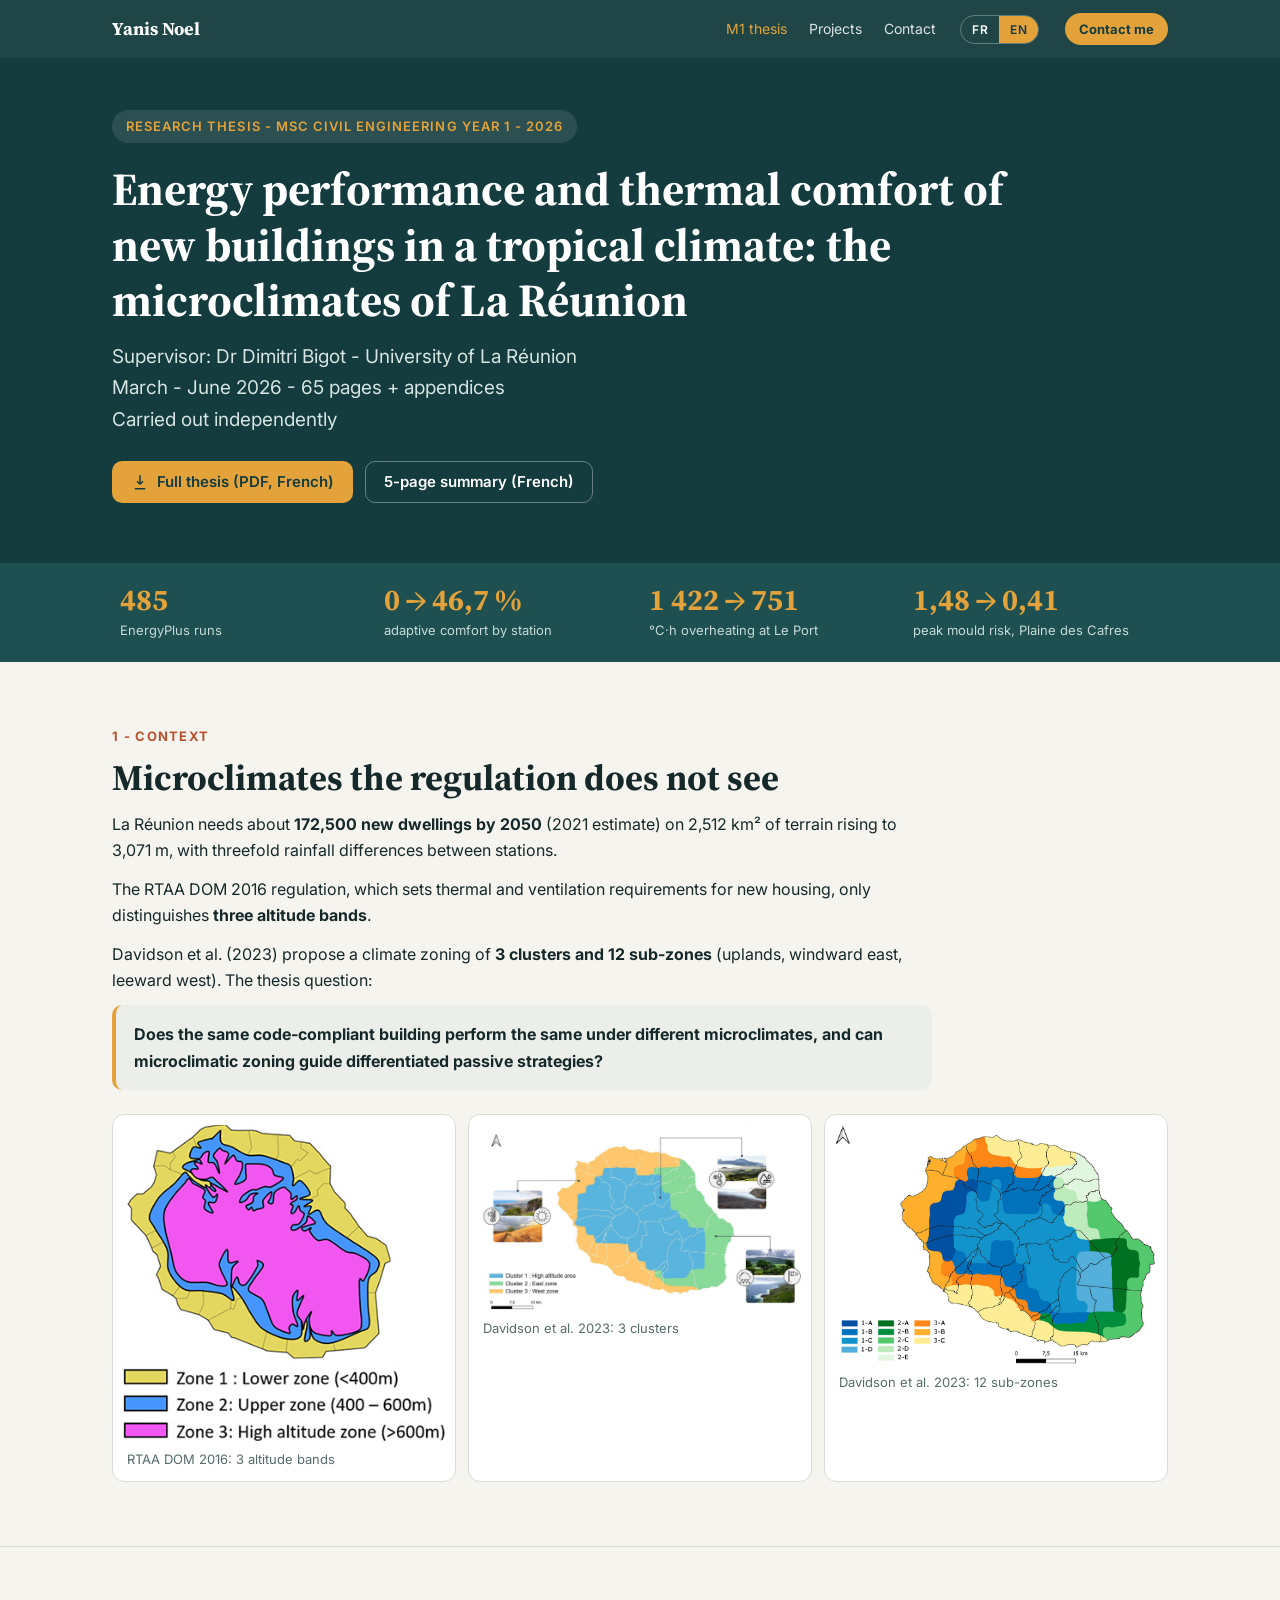
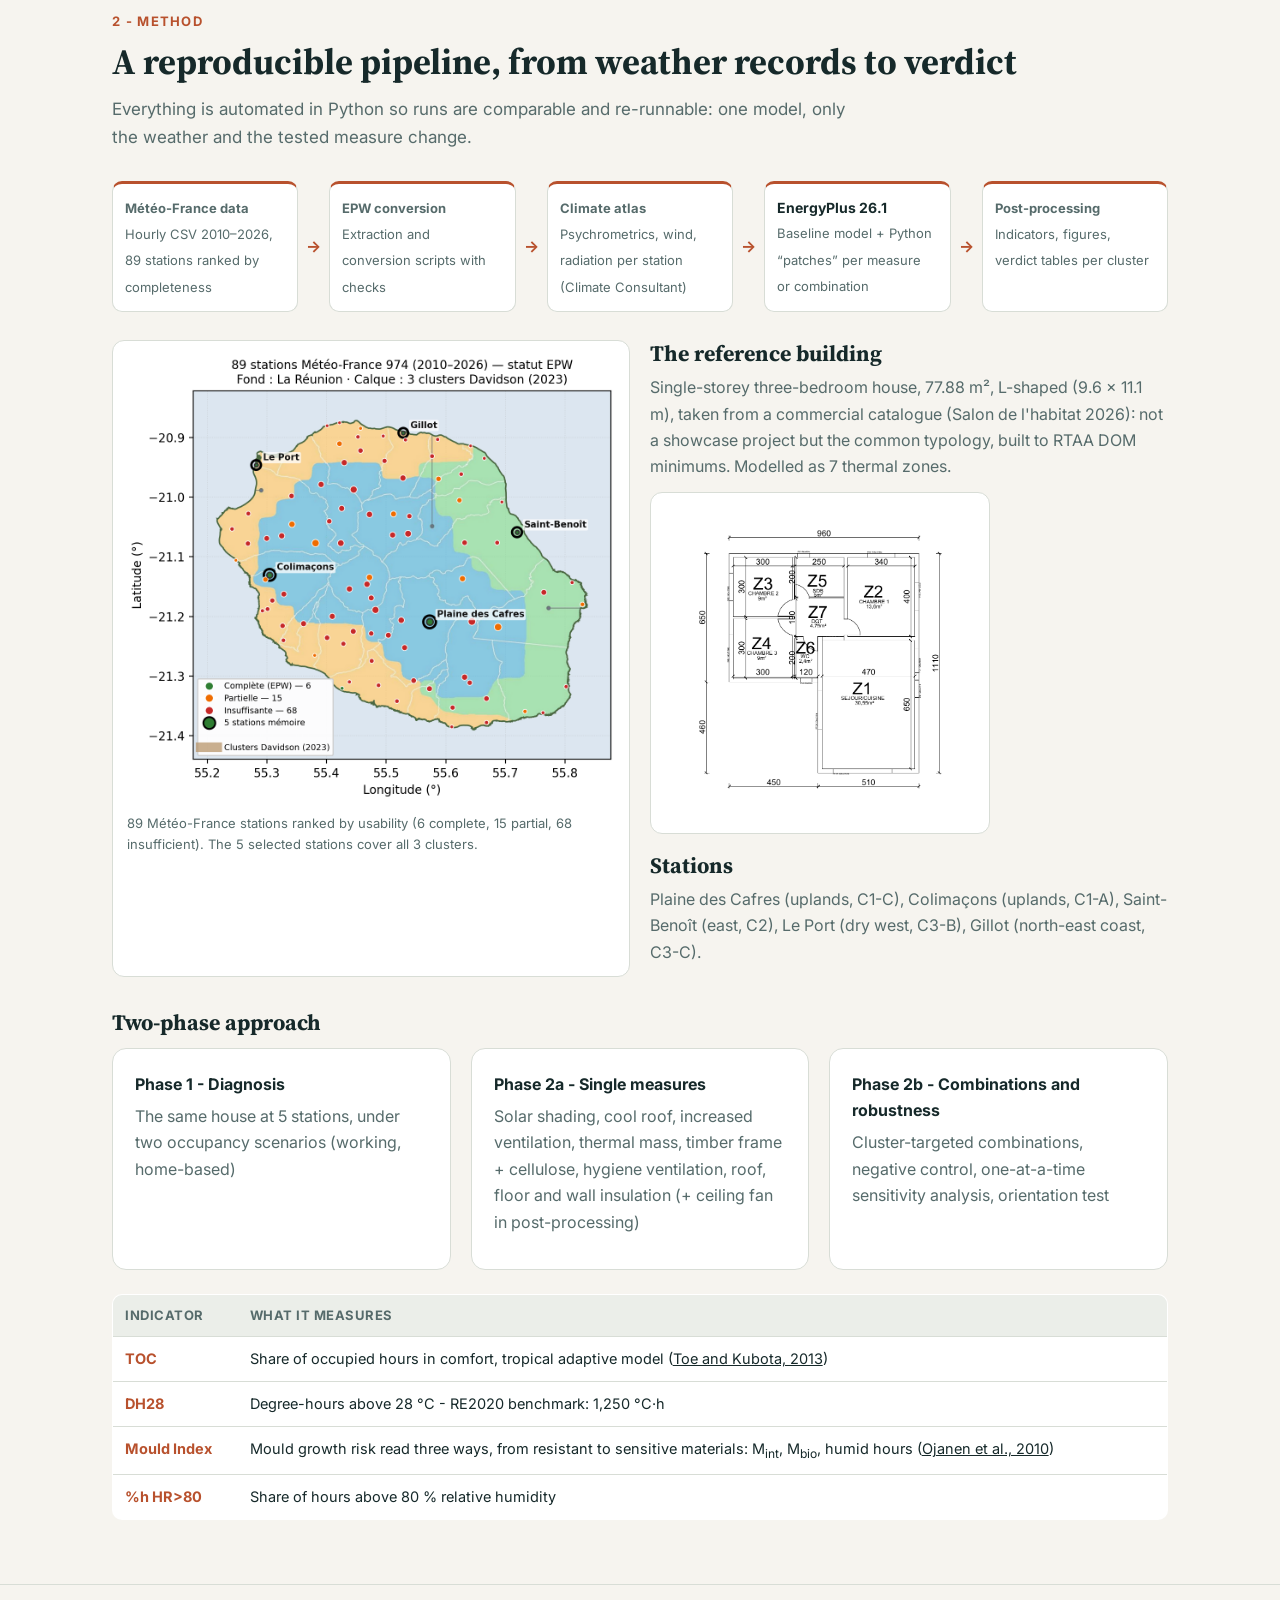
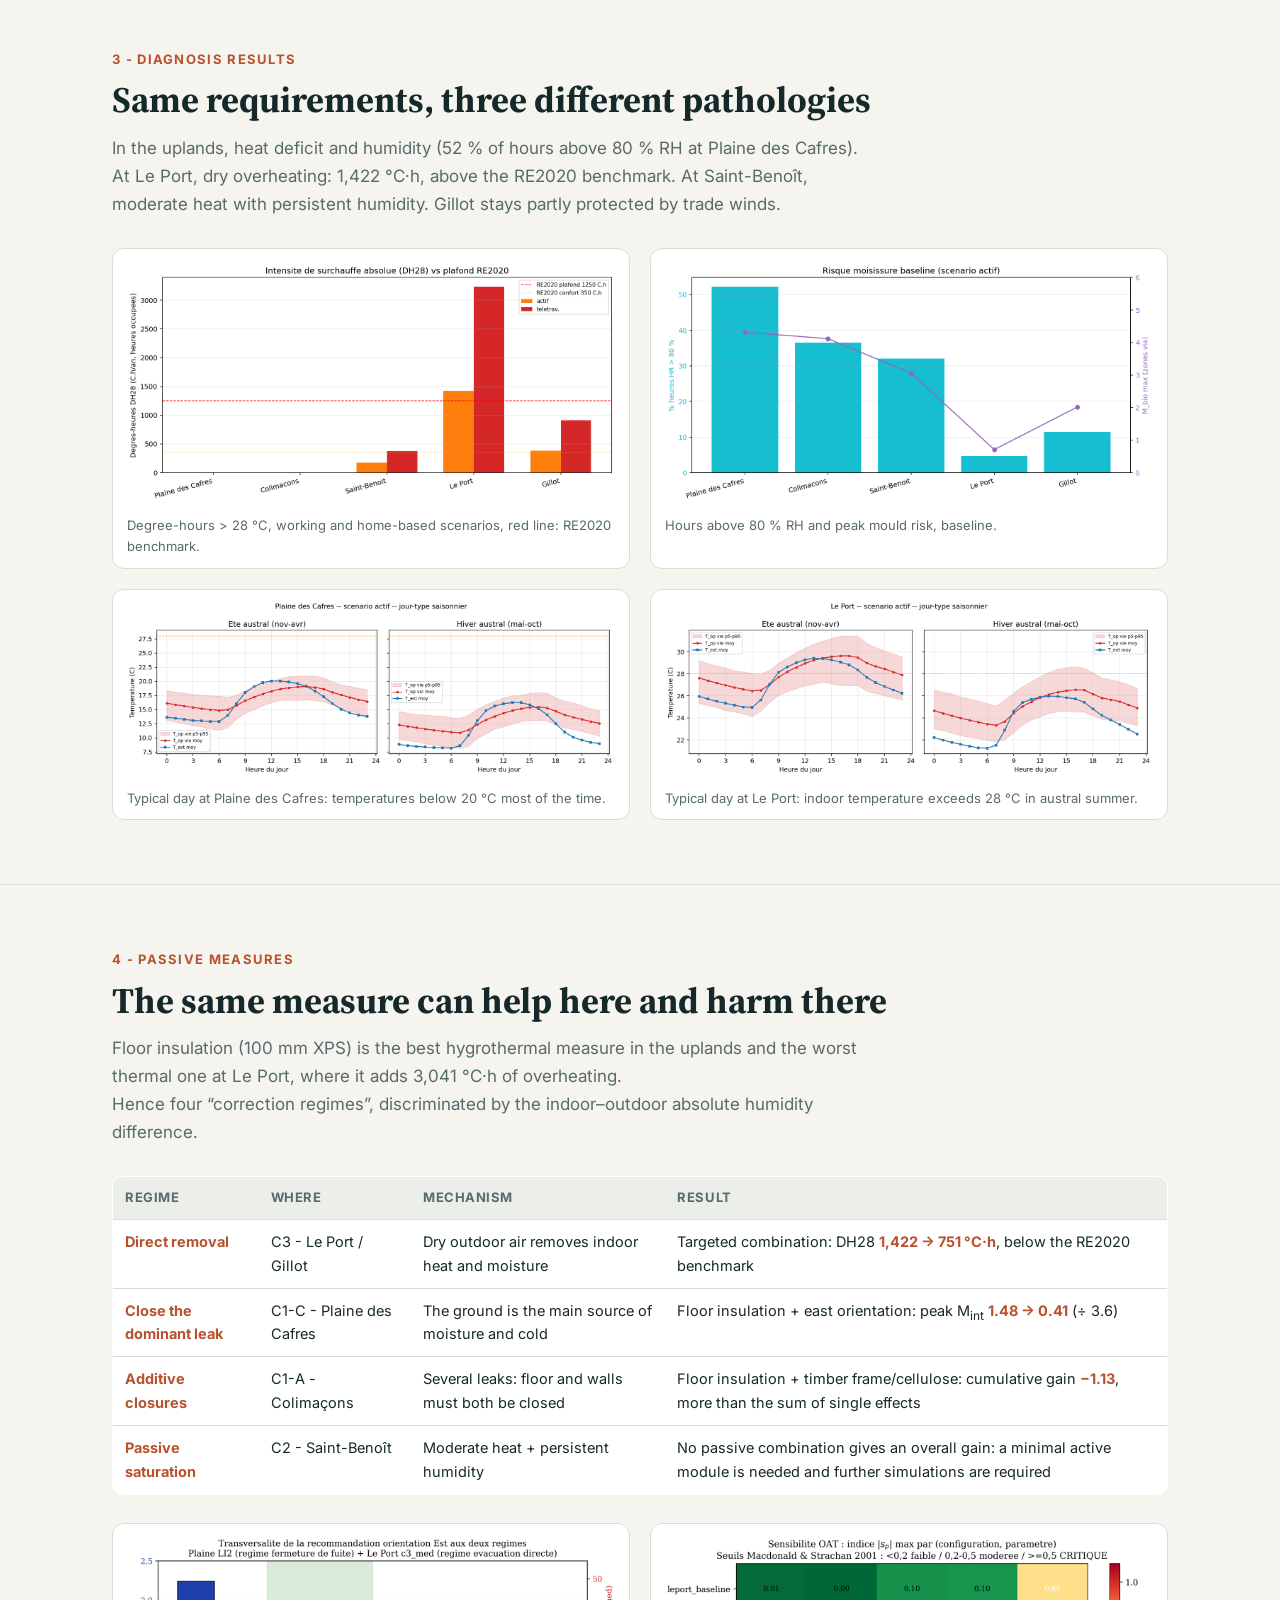
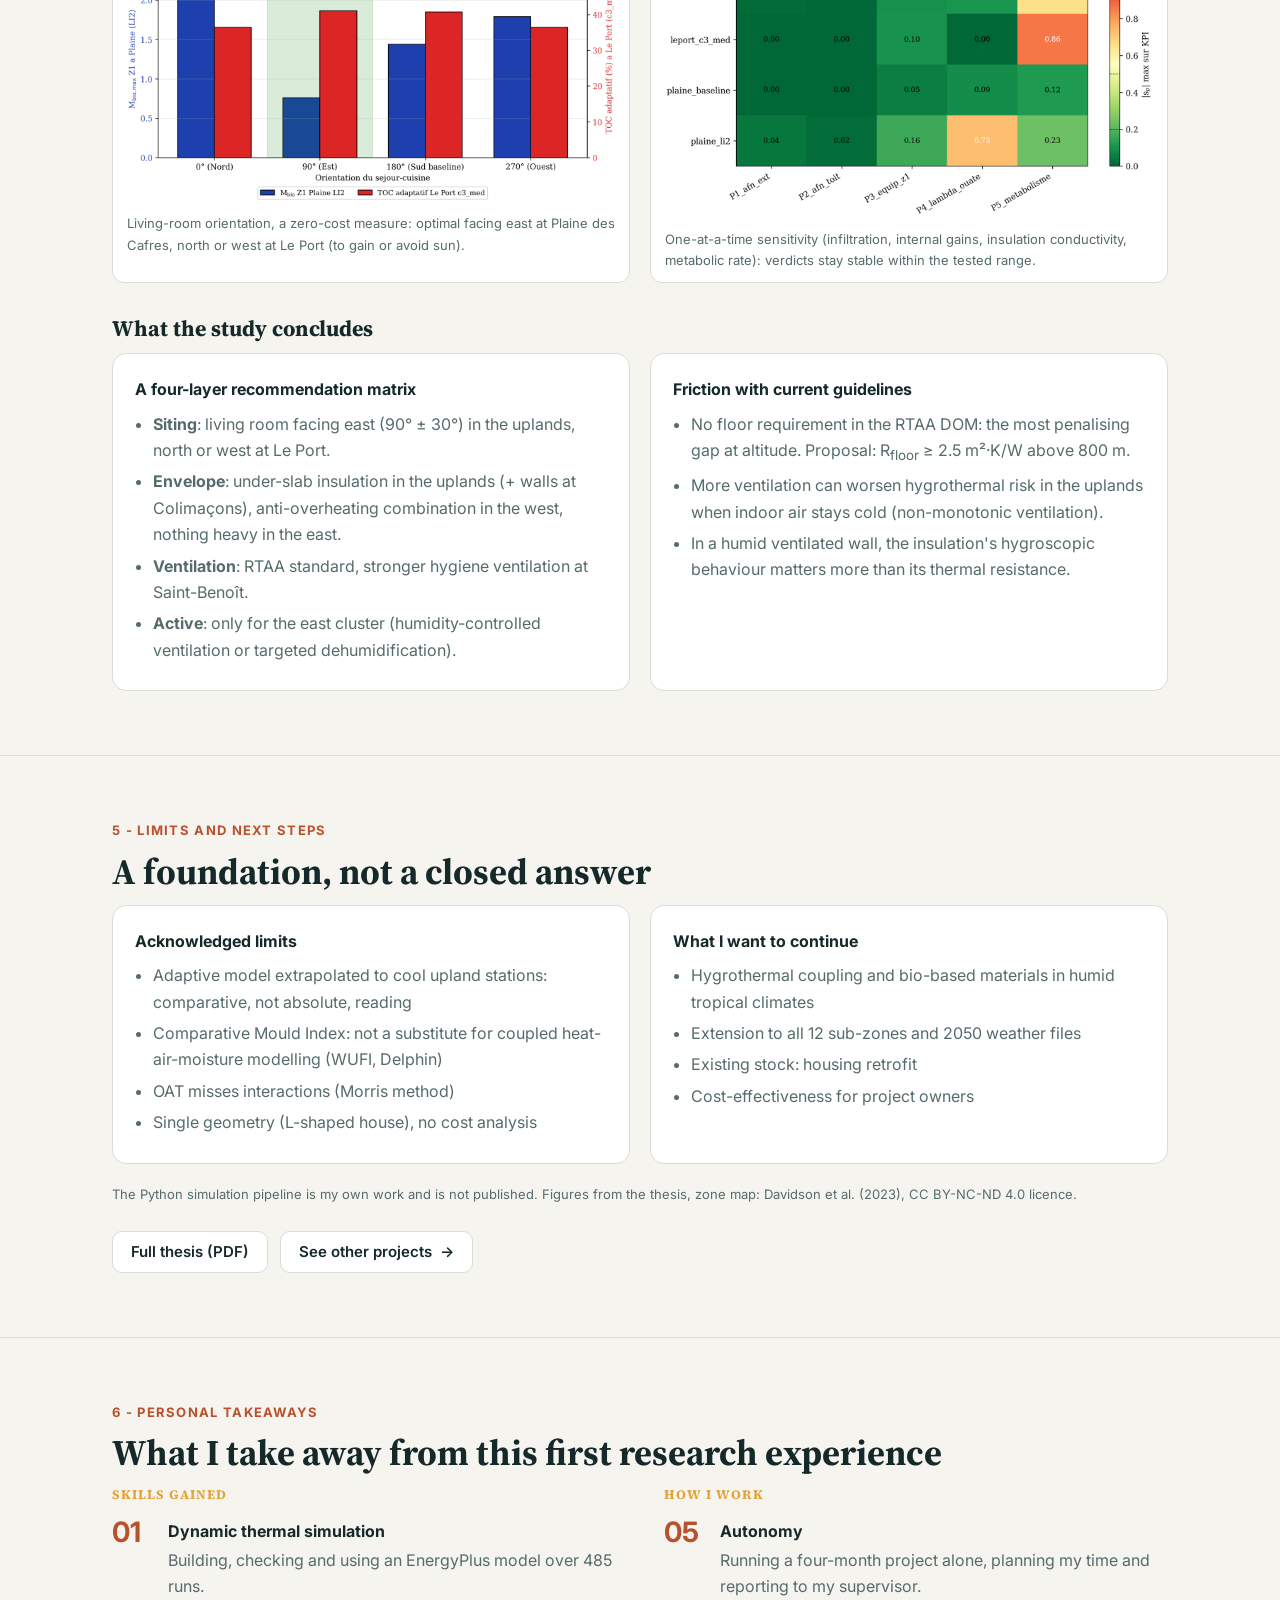
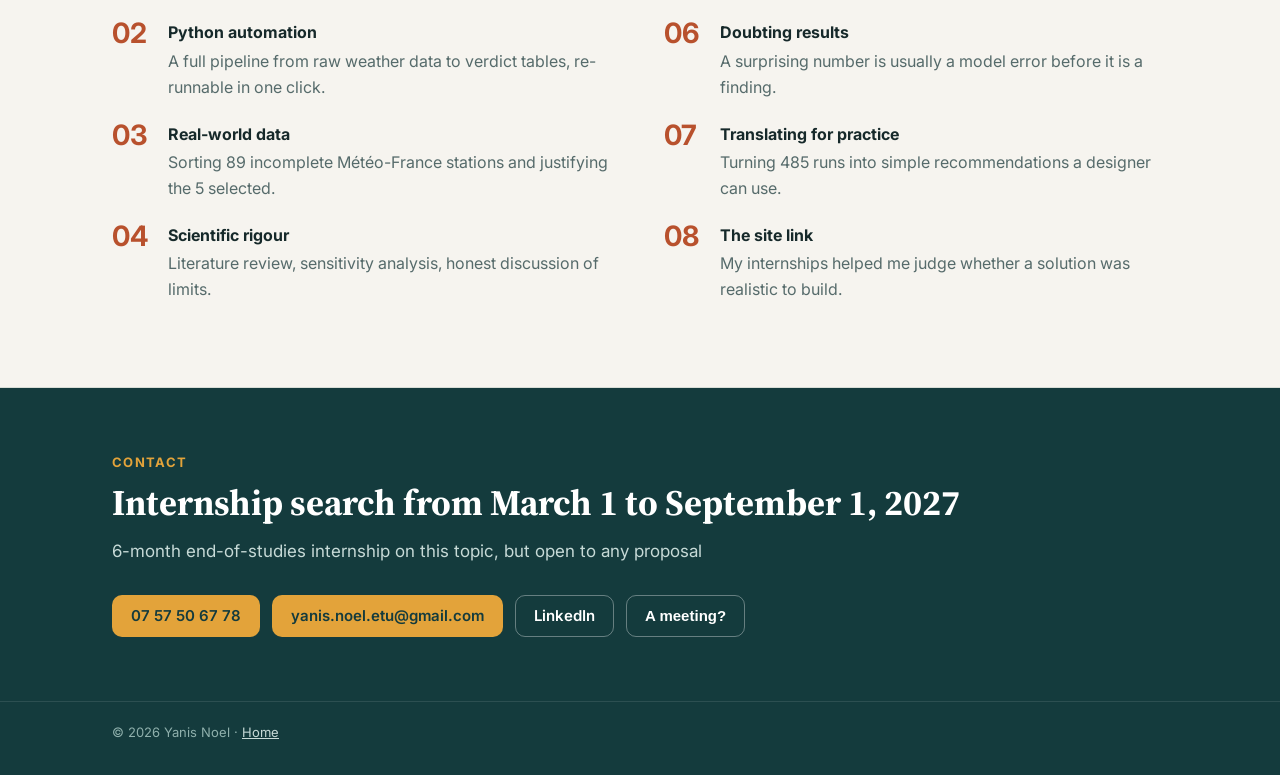
==== commit 39f66475: "Update memoire.html" ====
--- a/yanisnoel.github.io/memoire.html
+++ b/yanisnoel.github.io/memoire.html
@@ -4,8 +4,8 @@
 <meta charset="utf-8">
 <meta name="viewport" content="width=device-width, initial-scale=1">
 <title>Mémoire M1 - Microclimats et confort à La Réunion</title>
-<meta name="description" content="Étude de cas : performance énergétique et confort thermique d'un logement RTAA DOM sous cinq microclimats réunionnais — 485 simulations EnergyPlus, chaîne Python, quatre régimes physiques. Yanis Noel, 2026.">
-<meta property="og:title" content="Un même logement, cinq microclimats — mémoire M1 de Yanis Noel">
+<meta name="description" content="Étude de cas : performance énergétique et confort thermique d'un logement RTAA DOM sous cinq microclimats réunionnais : 485 simulations EnergyPlus, chaîne Python, quatre régimes physiques. Yanis Noel, 2026.">
+<meta property="og:title" content="Un même logement, cinq microclimats, mémoire M1 de Yanis Noel">
 <meta property="og:image" content="https://yanisnoel.github.io/assets/memoire/synthese_confort.png">
 <link rel="icon" href="data:image/svg+xml,<svg xmlns='http://www.w3.org/2000/svg' viewBox='0 0 64 64'><rect width='64' height='64' rx='14' fill='%23143b3d'/><text x='32' y='42' font-family='Georgia,serif' font-size='28' font-weight='700' fill='%23e3a33a' text-anchor='middle'>YN</text></svg>">
 <link rel="preconnect" href="https://fonts.googleapis.com"><link rel="preconnect" href="https://fonts.gstatic.com" crossorigin>
@@ -36,6 +36,7 @@
     <a href="#resultats"><span class="fr">Résultats</span><span class="en">Results</span></a>
     <a href="#regimes"><span class="fr">Régimes</span><span class="en">Regimes</span></a>
     <a href="#limites"><span class="fr">Limites</span><span class="en">Limits</span></a>
+    <a href="#bilan"><span class="fr">Bilan</span><span class="en">Takeaways</span></a>
   </div>
 </nav>
 
@@ -43,10 +44,10 @@
   <div class="wrap">
     <span class="kicker"><span class="fr">Mémoire de recherche - Master 1 Génie Civil - 2026</span><span class="en">Research thesis - MSc Civil Engineering year 1 - 2026</span></span>
     <h1 style="font-size:clamp(28px,4.6vw,46px);max-width:900px"><span class="fr">Performance énergétique et confort thermique des bâtiments neufs en climat tropical : les microclimats de La Réunion</span><span class="en">Energy performance and thermal comfort of new buildings in a tropical climate: the microclimates of La Réunion</span></h1>
-    <p class="role" style="margin-top:14px"><span class="fr">Encadrant : Dr Dimitri Bigot - Université de La Réunion  <br> Mars - Juin 2026 - 65 pages + annexes <br> En autonomie </span><span class="en">Supervisor: Dr Dimitri Bigot - University of La Réunion <br> March - June 2026 - 65 pages + appendices</span></p>
+    <p class="role" style="margin-top:14px"><span class="fr">Encadrant : Dr Dimitri Bigot - Université de La Réunion  <br> Mars - Juin 2026 - 65 pages + annexes <br> Réalisé en autonomie</span><span class="en">Supervisor: Dr Dimitri Bigot - University of La Réunion <br> March - June 2026 - 65 pages + appendices <br> Carried out independently</span></p>
     <div class="cta">
-      <a class="btn primary" href="assets/docs/Memoire_M1_Yanis_Noel_2026.pdf" target="_blank" rel="noopener"><svg viewBox="0 0 24 24" fill="none" stroke="currentColor" stroke-width="2"><path d="M12 3v12m0 0-4-4m4 4 4-4M5 21h14"/></svg><span class="fr">Mémoire complet (PDF)</span><span class="en">Full thesis (PDF, French)</span></a>
-      <a class="btn ghost" href="assets/docs/Presentation_Memoire_M1.pdf" target="_blank" rel="noopener"><span class="fr">Présentation en 5 pages</span><span class="en">5-page summary (French)</span></a>
+      <a class="btn primary" href="assets/docs/Memoire_M1_Yanis_Noel_2026.pdf" target="_blank" rel="noopener" data-track="clic-memoire-pdf"><svg viewBox="0 0 24 24" fill="none" stroke="currentColor" stroke-width="2"><path d="M12 3v12m0 0-4-4m4 4 4-4M5 21h14"/></svg><span class="fr">Mémoire complet (PDF)</span><span class="en">Full thesis (PDF, French)</span></a>
+      <a class="btn ghost" href="assets/docs/Presentation_Memoire_M1.pdf" target="_blank" rel="noopener" data-track="clic-presentation-pdf"><span class="fr">Présentation en 5 pages</span><span class="en">5-page summary (French)</span></a>
     </div>
   </div>
 </header>
@@ -66,9 +67,9 @@
   <div class="wrap">
     <div class="eyebrow"><span class="fr">1 - Contexte</span><span class="en">1 - Context</span></div>
     <h2><span class="fr">Des microclimats que la réglementation ne voit pas</span><span class="en">Microclimates the regulation does not see</span></h2>
-    <div class="grid2">
+    <div>
       <div style="max-width:820px">
-        <p><span class="fr">La Réunion doit produire environ <b>172 500 logements d'ici 2050 *(2021)</b> sur 2 512 km² de relief allant jusqu'à 3 071 m, avec des écarts de pluviométrie d'un facteur trois entre stations.</span><span class="en">La Réunion needs about <b>172,500 new dwellings by 2050</b> on 2,512 km² of terrain rising to 3,071 m, with threefold rainfall differences between stations.</span></p>
+        <p><span class="fr">La Réunion doit produire environ <b>172 500 logements d'ici 2050</b> (estimation 2021) sur 2 512 km² de relief allant jusqu'à 3 071 m, avec des écarts de pluviométrie d'un facteur trois entre stations.</span><span class="en">La Réunion needs about <b>172,500 new dwellings by 2050</b> (2021 estimate) on 2,512 km² of terrain rising to 3,071 m, with threefold rainfall differences between stations.</span></p>
         <p><span class="fr">La RTAA DOM 2016, qui fixe les exigences thermiques et d'aération des logements neufs, ne distingue que <b>trois tranches d'altitude</b>.</span><span class="en">The RTAA DOM 2016 regulation, which sets thermal and ventilation requirements for new housing, only distinguishes <b>three altitude bands</b>.</span></p>
         <p><span class="fr">Davidson et al. (2023) proposent un zonage climatique en <b>3 clusters et 12 sous-zones</b> (Hauts, façade Est au vent, façade Ouest sous le vent). La question du mémoire :</span><span class="en">Davidson et al. (2023) propose a climate zoning of <b>3 clusters and 12 sub-zones</b> (uplands, windward east, leeward west). The thesis question:</span></p>
         <div class="callout"><b><span class="fr">Un même bâtiment conforme, soumis à différents microclimats, présente-t-il les mêmes performances, et le zonage microclimatique peut-il orienter des stratégies passives différenciées ?</span><span class="en">Does the same code-compliant building perform the same under different microclimates, and can microclimatic zoning guide differentiated passive strategies?</span></b></div>
@@ -95,7 +96,7 @@
       <div class="arr">→</div>
       <div class="step"><b><span class="fr">Atlas climatique</span><span class="en">Climate atlas</span></b><span class="fr">Psychrométrie, vent, rayonnement par station (Climate Consultant)</span><span class="en">Psychrometrics, wind, radiation per station (Climate Consultant)</span></div>
       <div class="arr">→</div>
-      <div class="step"><b>EnergyPlus 26.1</b><span class="fr">Modèle de base + « patchs » Python par levier ou combinaison (étude des paramètres)</span><span class="en">Baseline model + Python “patches” per measure or combination (study of the parameters)</span></div>
+      <div class="step"><b>EnergyPlus 26.1</b><span class="fr">Modèle de base + « patchs » Python par levier ou combinaison</span><span class="en">Baseline model + Python “patches” per measure or combination</span></div>
       <div class="arr">→</div>
       <div class="step"><b><span class="fr">Post-traitement</span><span class="en">Post-processing</span></b><span class="fr">Indicateurs, figures, tableaux de verdict par cluster</span><span class="en">Indicators, figures, verdict tables per cluster</span></div>
     </div>
@@ -123,7 +124,7 @@
       <tr><th><span class="fr">Indicateur</span><span class="en">Indicator</span></th><th><span class="fr">Ce qu'il mesure</span><span class="en">What it measures</span></th></tr>
       <tr><td><b>TOC</b></td><td><span class="fr">Taux d'occupation en confort, modèle adaptatif tropical (<a href="https://doi.org/10.1016/j.foar.2013.06.003" target="_blank" rel="noopener">Toe et Kubota, 2013</a>)</span><span class="en">Share of occupied hours in comfort, tropical adaptive model (<a href="https://doi.org/10.1016/j.foar.2013.06.003" target="_blank" rel="noopener">Toe and Kubota, 2013</a>)</span></td></tr>
       <tr><td><b>DH28</b></td><td><span class="fr">Degrés-heures au-dessus de 28 °C - repère méthodologique RE2020 : 1 250 °C·h</span><span class="en">Degree-hours above 28 °C - RE2020 benchmark: 1,250 °C·h</span></td></tr>
-      <tr><td><b>Mould Index</b></td><td><span class="fr">Risque de développement de moisissure en triple lecture : Matériaux résistants à sensibles : M<sub>int</sub>, M<sub>bio</sub>, heures humides (<a href="https://vbn.aau.dk/en/publications/mold-growth-modeling-of-building-structures-using-sensitivity-cla/" target="_blank" rel="noopener">Ojanen et al., 2010</a>)</span><span class="en">Mould risk development read three ways: Materials resistant to sensitive : M<sub>int</sub>, M<sub>bio</sub>, humid hours (<a href="https://vbn.aau.dk/en/publications/mold-growth-modeling-of-building-structures-using-sensitivity-cla/" target="_blank" rel="noopener">Ojanen et al., 2010</a>)</span></td></tr>
+      <tr><td><b>Mould Index</b></td><td><span class="fr">Risque de développement de moisissures en triple lecture, du matériau résistant au plus sensible : M<sub>int</sub>, M<sub>bio</sub>, heures humides (<a href="https://vbn.aau.dk/en/publications/mold-growth-modeling-of-building-structures-using-sensitivity-cla/" target="_blank" rel="noopener">Ojanen et al., 2010</a>)</span><span class="en">Mould growth risk read three ways, from resistant to sensitive materials: M<sub>int</sub>, M<sub>bio</sub>, humid hours (<a href="https://vbn.aau.dk/en/publications/mold-growth-modeling-of-building-structures-using-sensitivity-cla/" target="_blank" rel="noopener">Ojanen et al., 2010</a>)</span></td></tr>
       <tr><td><b>%h HR&gt;80</b></td><td><span class="fr">Part des heures à humidité relative supérieure à 80 %</span><span class="en">Share of hours above 80 % relative humidity</span></td></tr>
     </table>
     </div>
@@ -155,12 +156,12 @@
       <tr><td><b><span class="fr">Évacuation directe</span><span class="en">Direct removal</span></b></td><td>C3 - Le Port / Gillot</td><td><span class="fr">L'air extérieur sec évacue chaleur et humidité intérieures</span><span class="en">Dry outdoor air removes indoor heat and moisture</span></td><td><span class="fr">Combinaison ciblée : DH28 <b>1 422 → 751 °C·h</b>, sous le repère RE2020</span><span class="en">Targeted combination: DH28 <b>1,422 → 751 °C·h</b>, below the RE2020 benchmark</span></td></tr>
       <tr><td><b><span class="fr">Fermer la fuite dominante</span><span class="en">Close the dominant leak</span></b></td><td>C1-C - Plaine des Cafres</td><td><span class="fr">Le sol est la source principale d'humidité et de froid</span><span class="en">The ground is the main source of moisture and cold</span></td><td><span class="fr">Isolation plancher + orientation Est : pic M<sub>int</sub> <b>1,48 → 0,41</b> (÷ 3,6)</span><span class="en">Floor insulation + east orientation: peak M<sub>int</sub> <b>1.48 → 0.41</b> (÷ 3.6)</span></td></tr>
       <tr><td><b><span class="fr">Fermetures additives</span><span class="en">Additive closures</span></b></td><td>C1-A - Colimaçons</td><td><span class="fr">Plusieurs fuites : il faut fermer sol et murs</span><span class="en">Several leaks: floor and walls must both be closed</span></td><td><span class="fr">Isolation plancher + ossature bois/ouate : gain cumulé <b>−1,13</b>, supérieur à la somme des effets seuls</span><span class="en">Floor insulation + timber frame/cellulose: cumulative gain <b>−1.13</b>, more than the sum of single effects</span></td></tr>
-      <tr><td><b><span class="fr">Saturation passive</span><span class="en">Passive saturation</span></b></td><td>C2 - Saint-Benoît</td><td><span class="fr">Chaleur modérée + humidité persistante</span><span class="en">Moderate heat + persistent humidity</span></td><td><span class="fr">Aucune combinaison passive testée n'apporte de gain global : un module actif minimal est requis et des simulations complementaires doivent être menées</span><span class="en">No passive combination gives an overall gain: a minimal active module is needed and do other simulations </span></td></tr>
+      <tr><td><b><span class="fr">Saturation passive</span><span class="en">Passive saturation</span></b></td><td>C2 - Saint-Benoît</td><td><span class="fr">Chaleur modérée + humidité persistante</span><span class="en">Moderate heat + persistent humidity</span></td><td><span class="fr">Aucune combinaison passive testée n'apporte de gain global : un module actif minimal est requis et des simulations complémentaires sont à mener</span><span class="en">No passive combination gives an overall gain: a minimal active module is needed and further simulations are required</span></td></tr>
     </table>
     </div>
 
     <div class="grid2" style="margin-top:28px">
-      <figure class="figure"><img src="assets/memoire/orientation.png" alt="Effet de l'orientation" loading="lazy"><figcaption><span class="fr">L'orientation du séjour-cuisine, un levier à coût nul : l'optimum est à l'Est à la Plaine des Cafres, au Nord ou à l'Ouest au Port (favoriser ou se protéger du soleil).</span><span class="en">Living-room orientation, a zero-cost measure: optimal facing east at Plaine des Cafres, north or west at Le Port (to favor or protect oneself from the sun).</span></figcaption></figure>
+      <figure class="figure"><img src="assets/memoire/orientation.png" alt="Effet de l'orientation" loading="lazy"><figcaption><span class="fr">L'orientation du séjour-cuisine, un levier à coût nul : l'optimum est à l'Est à la Plaine des Cafres, au Nord ou à l'Ouest au Port (profiter du soleil ou s'en protéger).</span><span class="en">Living-room orientation, a zero-cost measure: optimal facing east at Plaine des Cafres, north or west at Le Port (to gain or avoid sun).</span></figcaption></figure>
       <figure class="figure"><img src="assets/memoire/sensibilite_oat.png" alt="Sensibilité OAT" loading="lazy"><figcaption><span class="fr">Analyse de sensibilité OAT (infiltrations, apports internes, conductivité de l'isolant, métabolisme) : les verdicts restent stables dans l'enveloppe testée.</span><span class="en">One-at-a-time sensitivity (infiltration, internal gains, insulation conductivity, metabolic rate): verdicts stay stable within the tested range.</span></figcaption></figure>
     </div>
 
@@ -184,28 +185,8 @@
         </ul>
       </div>
     </div>
-
-    <h3 style="margin-top:32px"><span class="fr">Ce que je retiens de cette première expérience de recherche</span><span class="en">What I take away from this first research experience</span></h3>
-    <div class="grid2" style="margin-top:12px">
-      <div class="card">
-        <b><span class="fr">Compétences acquises</span><span class="en">Skills gained</span></b>
-        <ul class="clean muted" style="margin-top:8px">
-          <li><span class="fr"><b>Simulation thermique dynamique</b> : construire, vérifier et exploiter un modèle EnergyPlus sur 485 cas.</span><span class="en"><b>Dynamic thermal simulation</b>: building, checking and using an EnergyPlus model over 485 runs.</span></li>
-          <li><span class="fr"><b>Automatisation Python</b> : une chaîne complète, de la donnée météo brute au tableau de verdict, relançable en un clic.</span><span class="en"><b>Python automation</b>: a full pipeline from raw weather data to verdict tables, re-runnable in one click.</span></li>
-          <li><span class="fr"><b>Traitement de données réelles</b> : trier 89 stations Météo-France incomplètes et justifier le choix des 5 retenues.</span><span class="en"><b>Real-world data</b>: sorting 89 incomplete Météo-France stations and justifying the 5 selected.</span></li>
-          <li><span class="fr"><b>Rigueur scientifique</b> : bibliographie, analyse de sensibilité, discussion honnête des limites.</span><span class="en"><b>Scientific rigour</b>: literature review, sensitivity analysis, honest discussion of limits.</span></li>
-        </ul>
-      </div>
-      <div class="card">
-        <b><span class="fr">Ce que j'ai appris sur ma façon de travailler</span><span class="en">What I learned about how I work</span></b>
-        <ul class="clean muted" style="margin-top:8px">
-          <li><span class="fr"><b>Autonomie</b> : mener seul un sujet sur quatre mois, en organisant mon temps et en rendant compte à mon encadrant.</span><span class="en"><b>Autonomy</b>: running a four-month project alone, planning my time and reporting to my supervisor.</span></li>
-          <li><span class="fr"><b>Douter de ses résultats</b> : un chiffre surprenant est souvent une erreur de modèle avant d'être une découverte.</span><span class="en"><b>Doubting results</b>: a surprising number is usually a model error before it is a finding.</span></li>
-          <li><span class="fr"><b>Traduire pour le terrain</b> : transformer 485 simulations en recommandations simples, utilisables par un maître d'œuvre.</span><span class="en"><b>Translating for practice</b>: turning 485 runs into simple recommendations a designer can use.</span></li>
-          <li><span class="fr"><b>Le lien avec le chantier</b> : mes stages m'ont aidé à juger si une solution était réaliste à construire.</span><span class="en"><b>The site link</b>: my internships helped me judge whether a solution was realistic to build.</span></li>
-        </ul>
-      </div>
-    </div>
+  </div>
+</section>
 
 <section id="limites">
   <div class="wrap">
@@ -227,7 +208,7 @@
           <li><span class="fr">Couplage hygrothermique et matériaux biosourcés en climat tropical humide</span><span class="en">Hygrothermal coupling and bio-based materials in humid tropical climates</span></li>
           <li><span class="fr">Extension aux 12 sous-zones et aux fichiers météo 2050</span><span class="en">Extension to all 12 sub-zones and 2050 weather files</span></li>
           <li><span class="fr">Passage à l'existant : rénovation du parc de logements</span><span class="en">Existing stock: housing retrofit</span></li>
-          <li><span class="fr">Chiffrage coût / efficacité pour la maîtrise d'ouvrage</span><span class="en">Cost-effectiveness for project owner</span></li>
+          <li><span class="fr">Chiffrage coût / efficacité pour la maîtrise d'ouvrage</span><span class="en">Cost-effectiveness for project owners</span></li>
         </ul>
       </div>
     </div>
@@ -239,16 +220,52 @@
   </div>
 </section>
 
+<section id="bilan">
+  <div class="wrap">
+    <div class="eyebrow"><span class="fr">6 - Bilan personnel</span><span class="en">6 - Personal takeaways</span></div>
+    <h2><span class="fr">Ce que je retiens de cette première expérience de recherche</span><span class="en">What I take away from this first research experience</span></h2>
+    <div class="learn">
+      <div>
+        <h4><span class="fr">Compétences acquises</span><span class="en">Skills gained</span></h4>
+        <ol>
+          <li><span class="fr"><b>Simulation thermique dynamique</b>Construire, vérifier et exploiter un modèle EnergyPlus sur 485 cas.</span><span class="en"><b>Dynamic thermal simulation</b>Building, checking and using an EnergyPlus model over 485 runs.</span></li>
+          <li><span class="fr"><b>Automatisation Python</b>Une chaîne complète, de la donnée météo brute au tableau de verdict, relançable en un clic.</span><span class="en"><b>Python automation</b>A full pipeline from raw weather data to verdict tables, re-runnable in one click.</span></li>
+          <li><span class="fr"><b>Traitement de données réelles</b>Trier 89 stations Météo-France incomplètes et justifier le choix des 5 retenues.</span><span class="en"><b>Real-world data</b>Sorting 89 incomplete Météo-France stations and justifying the 5 selected.</span></li>
+          <li><span class="fr"><b>Rigueur scientifique</b>Bibliographie, analyse de sensibilité, discussion honnête des limites.</span><span class="en"><b>Scientific rigour</b>Literature review, sensitivity analysis, honest discussion of limits.</span></li>
+        </ol>
+      </div>
+      <div>
+        <h4><span class="fr">Ma façon de travailler</span><span class="en">How I work</span></h4>
+        <ol>
+          <li><span class="fr"><b>Autonomie</b>Mener seul un sujet sur quatre mois, en organisant mon temps et en rendant compte à mon encadrant.</span><span class="en"><b>Autonomy</b>Running a four-month project alone, planning my time and reporting to my supervisor.</span></li>
+          <li><span class="fr"><b>Douter de ses résultats</b>Un chiffre surprenant est souvent une erreur de modèle avant d'être une découverte.</span><span class="en"><b>Doubting results</b>A surprising number is usually a model error before it is a finding.</span></li>
+          <li><span class="fr"><b>Traduire pour le terrain</b>Transformer 485 simulations en recommandations simples, utilisables par un maître d'œuvre.</span><span class="en"><b>Translating for practice</b>Turning 485 runs into simple recommendations a designer can use.</span></li>
+          <li><span class="fr"><b>Le lien avec le chantier</b>Mes stages m'ont aidé à juger si une solution était réaliste à construire.</span><span class="en"><b>The site link</b>My internships helped me judge whether a solution was realistic to build.</span></li>
+        </ol>
+      </div>
+    </div>
+  </div>
+</section>
+<style>
+.learn{display:grid;grid-template-columns:1fr 1fr;gap:10px 48px;margin-top:10px;counter-reset:l}
+@media(max-width:760px){.learn{grid-template-columns:1fr}}
+.learn h4{margin:0 0 16px;font-size:13px;letter-spacing:.08em;text-transform:uppercase;color:var(--amber)}
+.learn ol{list-style:none;margin:0;padding:0}
+.learn li{counter-increment:l;position:relative;padding:0 0 20px 56px;color:var(--muted)}
+.learn li::before{content:counter(l,decimal-leading-zero);position:absolute;left:0;top:0;font-size:28px;font-weight:700;line-height:1;color:var(--rust)}
+.learn li b{display:block;color:var(--ink);font-size:16px;margin-bottom:2px}
+</style>
+
 <section id="contact">
   <div class="wrap">
     <div class="eyebrow">Contact</div>
     <h2><span class="fr">Recherche de stage du 1er mars au 1er septembre 2027</span><span class="en">Internship search from March 1 to September 1, 2027</span></h2>
-    <p class="lede"><span class="fr">Stage de fin d'études 6 mois sur le sujet mais ouvert à toutes propositions</span><span class="en">End-of-studies internship of 6 months on the subject but open to any proposals</span></p>
+    <p class="lede"><span class="fr">Stage de fin d'études de 6 mois sur ce sujet, mais ouvert à toute proposition</span><span class="en">6-month end-of-studies internship on this topic, but open to any proposal</span></p>
     <div class="cta" style="margin-top:0">
       <a class="btn primary" href="tel:+33757506778" data-track="clic-telephone">07 57 50 67 78</a>
       <a class="btn primary" href="mailto:yanis.noel.etu@gmail.com" data-track="clic-email">yanis.noel.etu@gmail.com</a>
       <a class="btn ghost" href="https://www.linkedin.com/in/yanis-noel-b70205252/" target="_blank" rel="noopener" data-track="clic-linkedin">LinkedIn</a>
-      <button class="btn ghost" type="button" data-open-contact style="background:none;cursor:pointer"><span class="fr">Un rendez-vous ?</span><span class="en">A meeting ?</span></button>
+      <button class="btn ghost" type="button" data-open-contact style="background:none;cursor:pointer"><span class="fr">Un rendez-vous ?</span><span class="en">A meeting?</span></button>
     </div>
   </div>
 </section>
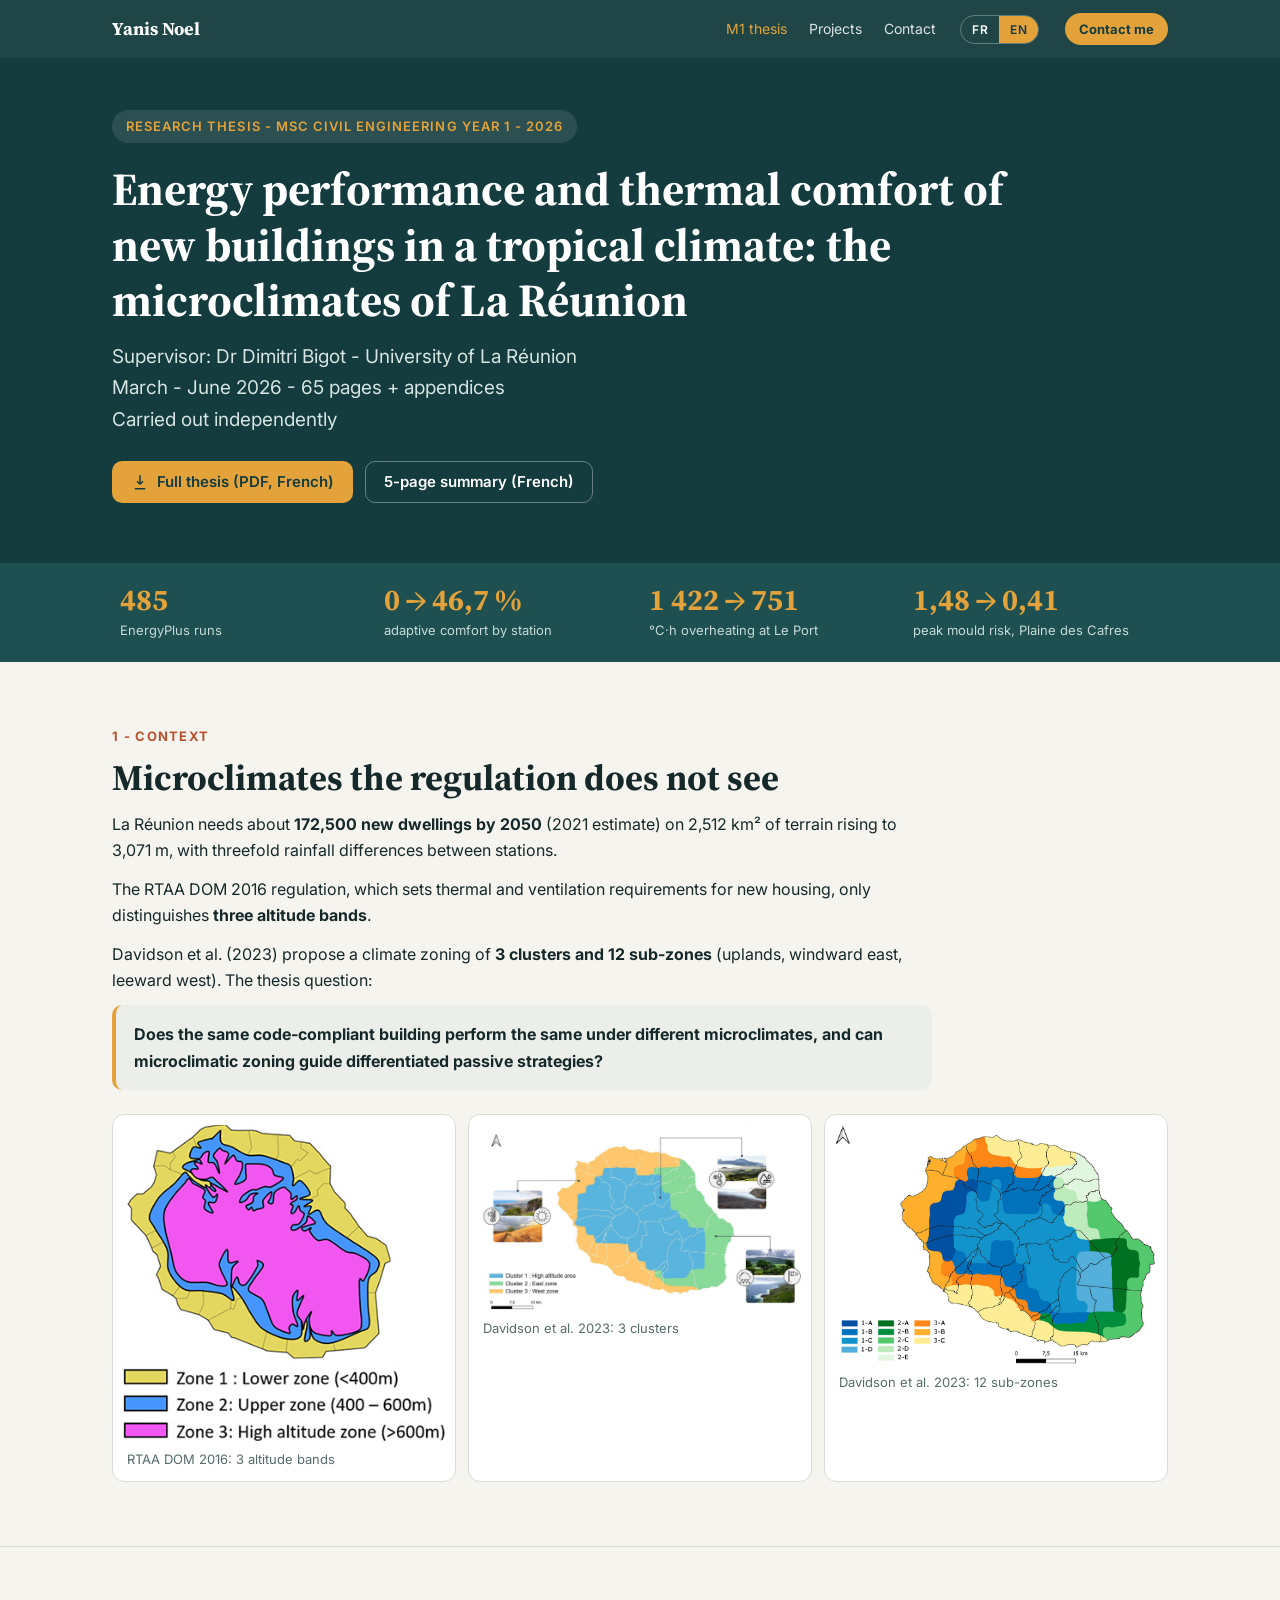
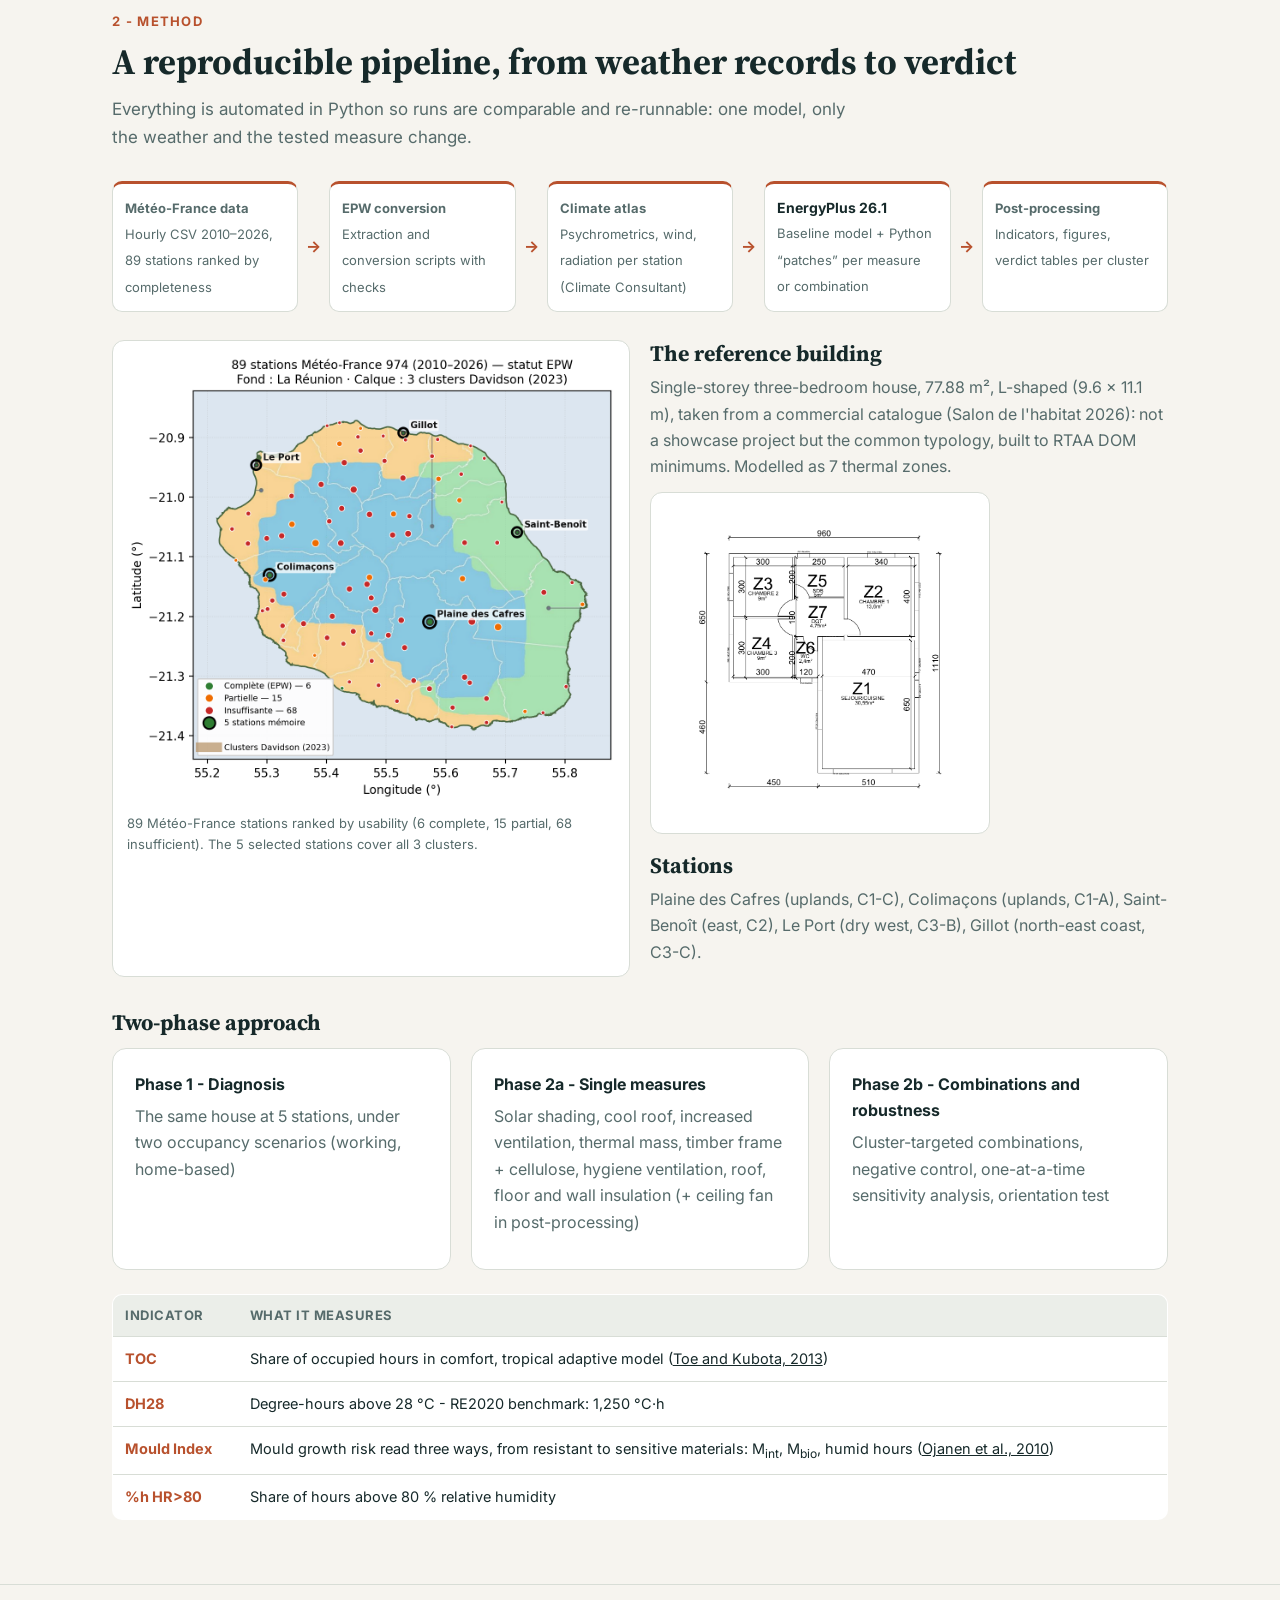
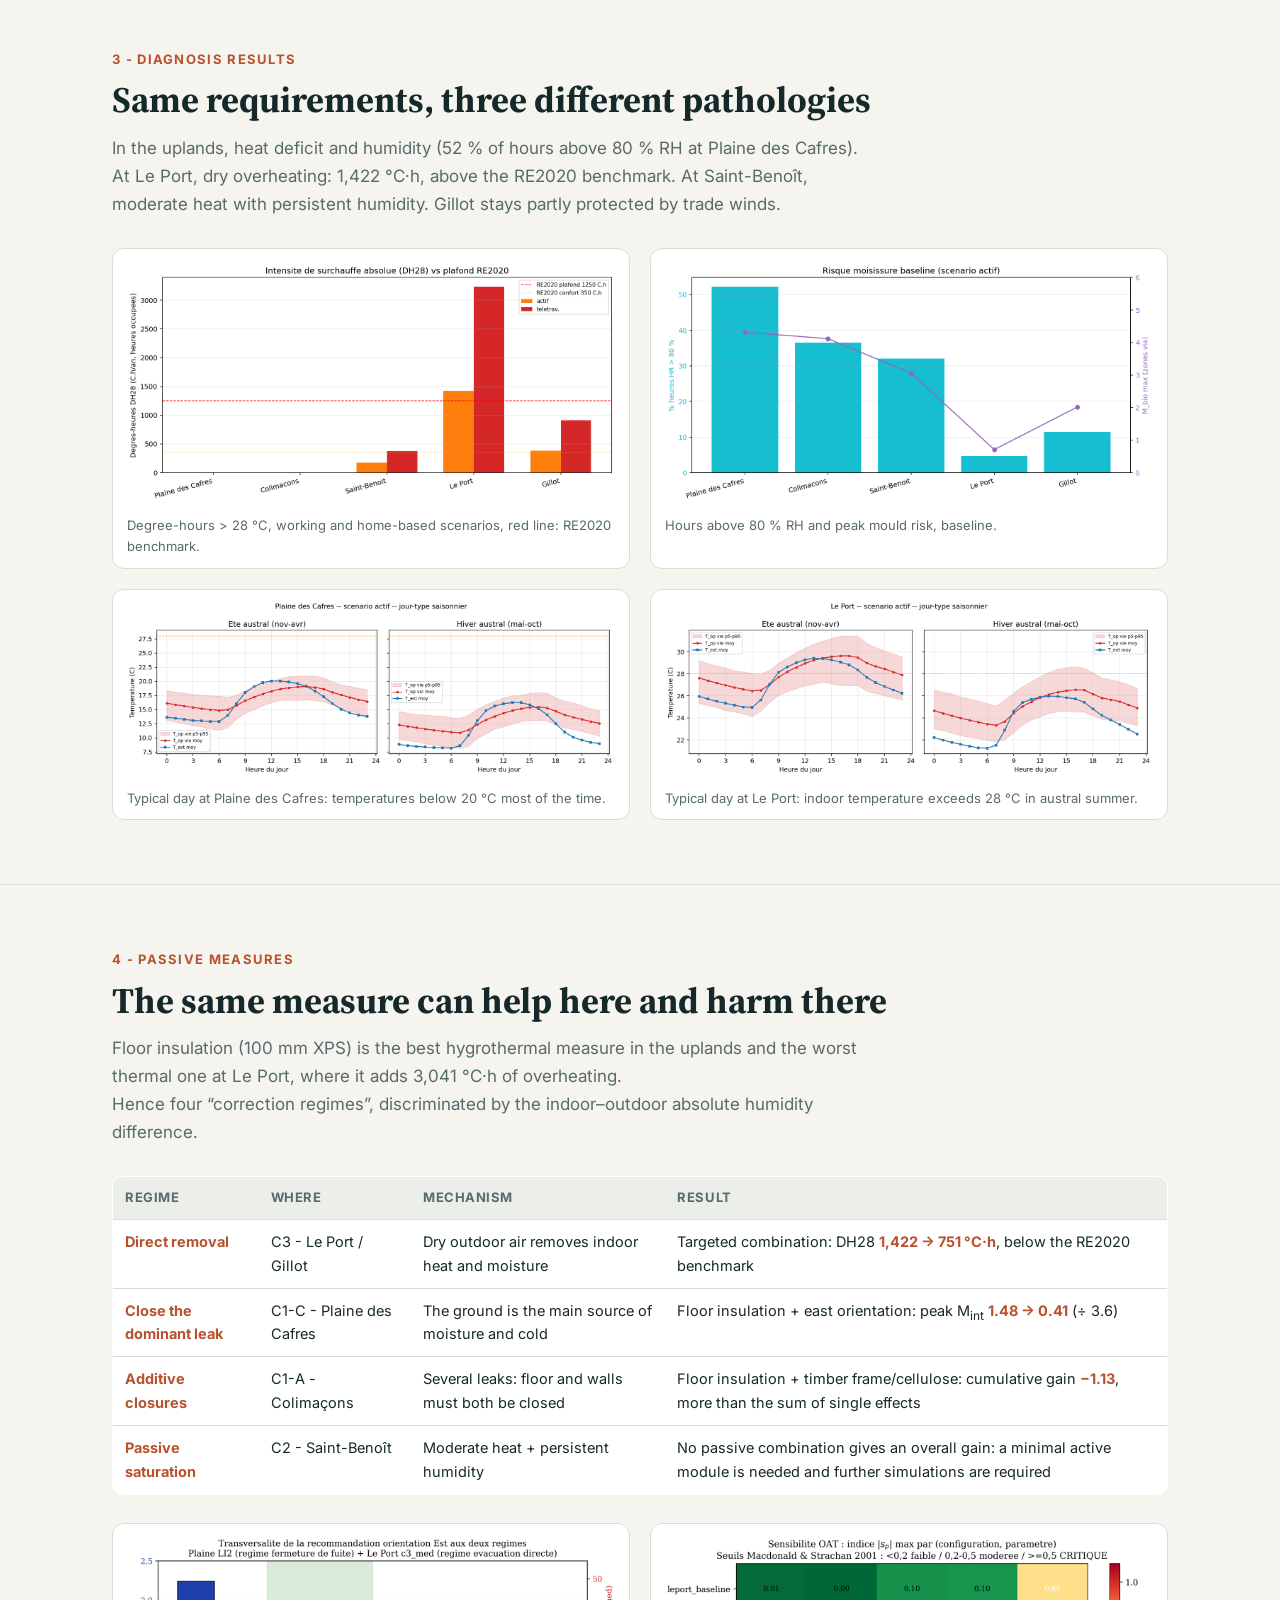
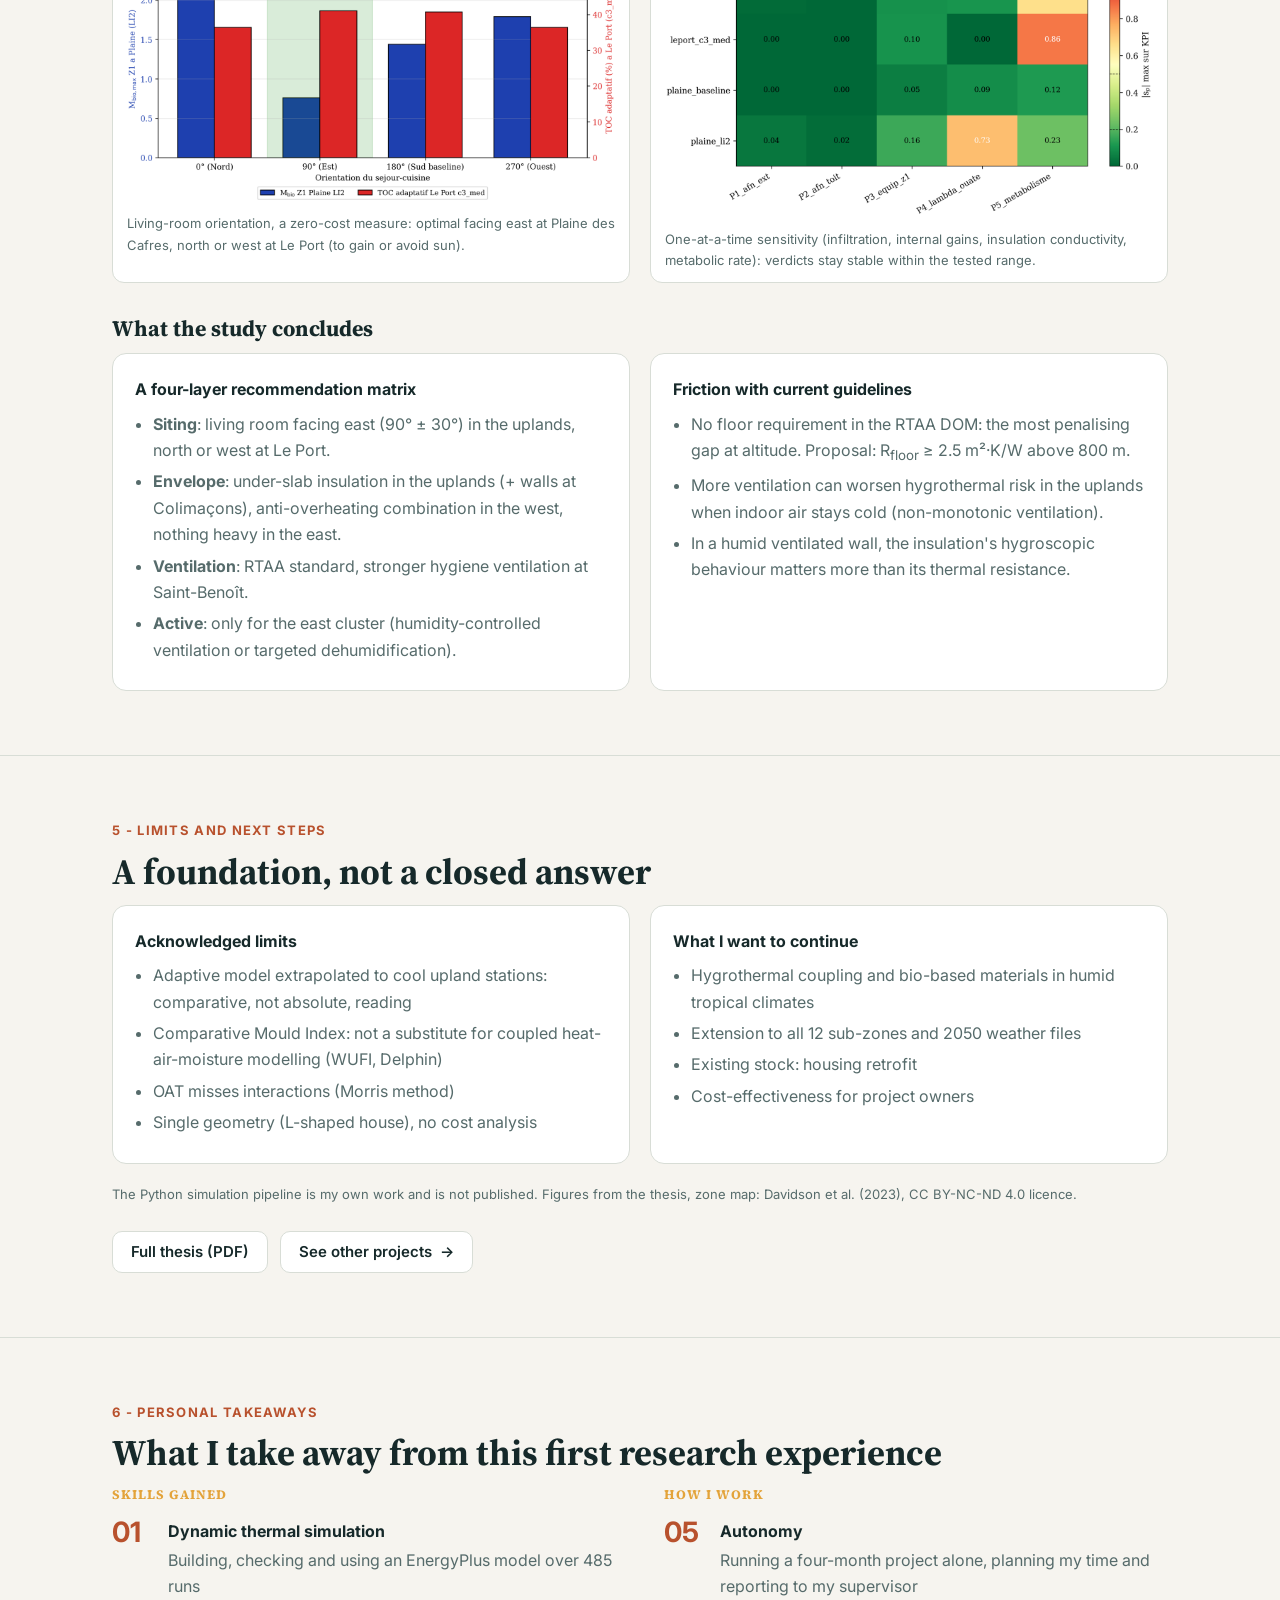
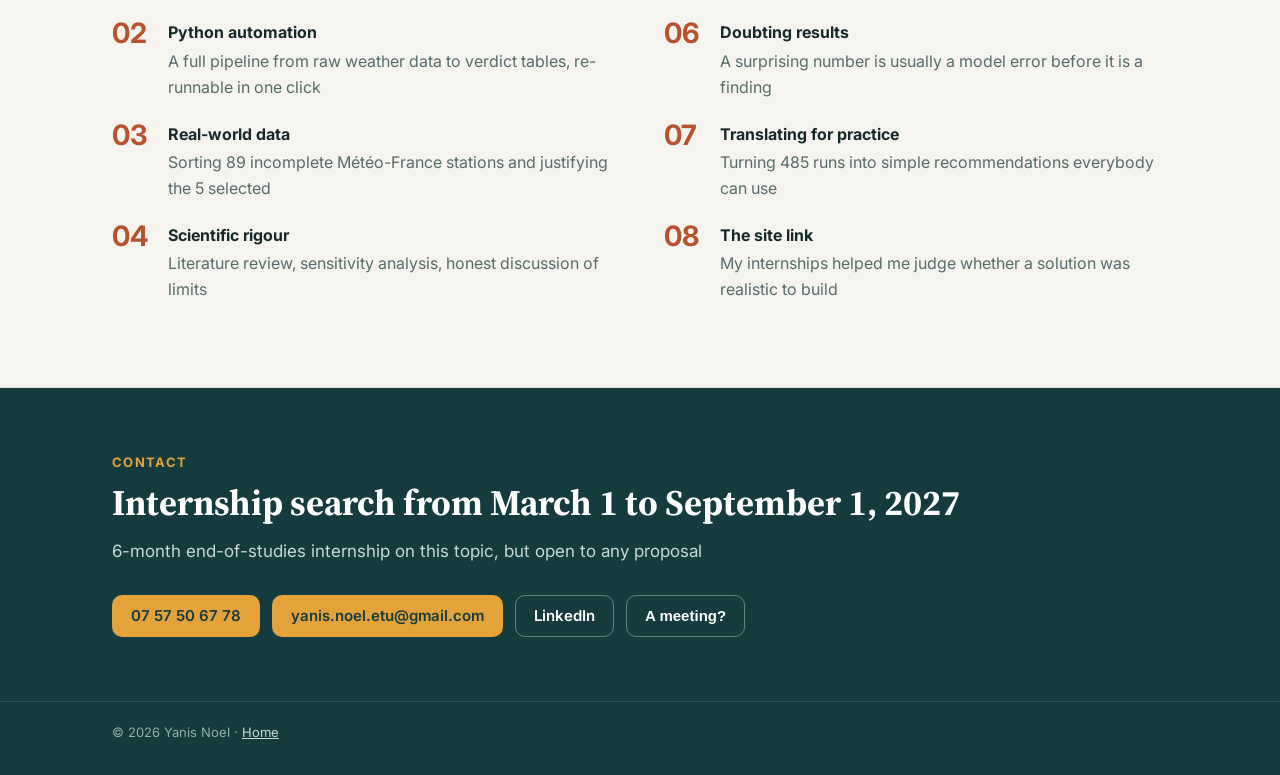
==== commit 7fc227c5: "Update memoire.html" ====
--- a/yanisnoel.github.io/memoire.html
+++ b/yanisnoel.github.io/memoire.html
@@ -228,19 +228,19 @@
       <div>
         <h4><span class="fr">Compétences acquises</span><span class="en">Skills gained</span></h4>
         <ol>
-          <li><span class="fr"><b>Simulation thermique dynamique</b>Construire, vérifier et exploiter un modèle EnergyPlus sur 485 cas.</span><span class="en"><b>Dynamic thermal simulation</b>Building, checking and using an EnergyPlus model over 485 runs.</span></li>
-          <li><span class="fr"><b>Automatisation Python</b>Une chaîne complète, de la donnée météo brute au tableau de verdict, relançable en un clic.</span><span class="en"><b>Python automation</b>A full pipeline from raw weather data to verdict tables, re-runnable in one click.</span></li>
-          <li><span class="fr"><b>Traitement de données réelles</b>Trier 89 stations Météo-France incomplètes et justifier le choix des 5 retenues.</span><span class="en"><b>Real-world data</b>Sorting 89 incomplete Météo-France stations and justifying the 5 selected.</span></li>
-          <li><span class="fr"><b>Rigueur scientifique</b>Bibliographie, analyse de sensibilité, discussion honnête des limites.</span><span class="en"><b>Scientific rigour</b>Literature review, sensitivity analysis, honest discussion of limits.</span></li>
+          <li><span class="fr"><b>Simulation thermique dynamique</b>Construire, vérifier et exploiter un modèle EnergyPlus sur 485 cas</span><span class="en"><b>Dynamic thermal simulation</b>Building, checking and using an EnergyPlus model over 485 runs</span></li>
+          <li><span class="fr"><b>Automatisation Python</b>Une chaîne complète, de la donnée météo brute au tableau de verdict, relançable en un clic</span><span class="en"><b>Python automation</b>A full pipeline from raw weather data to verdict tables, re-runnable in one click</span></li>
+          <li><span class="fr"><b>Traitement de données réelles</b>Trier 89 stations Météo-France incomplètes et justifier le choix des 5 retenues</span><span class="en"><b>Real-world data</b>Sorting 89 incomplete Météo-France stations and justifying the 5 selected</span></li>
+          <li><span class="fr"><b>Rigueur scientifique</b>Bibliographie, analyse de sensibilité, discussion honnête des limites</span><span class="en"><b>Scientific rigour</b>Literature review, sensitivity analysis, honest discussion of limits</span></li>
         </ol>
       </div>
       <div>
         <h4><span class="fr">Ma façon de travailler</span><span class="en">How I work</span></h4>
         <ol>
-          <li><span class="fr"><b>Autonomie</b>Mener seul un sujet sur quatre mois, en organisant mon temps et en rendant compte à mon encadrant.</span><span class="en"><b>Autonomy</b>Running a four-month project alone, planning my time and reporting to my supervisor.</span></li>
-          <li><span class="fr"><b>Douter de ses résultats</b>Un chiffre surprenant est souvent une erreur de modèle avant d'être une découverte.</span><span class="en"><b>Doubting results</b>A surprising number is usually a model error before it is a finding.</span></li>
-          <li><span class="fr"><b>Traduire pour le terrain</b>Transformer 485 simulations en recommandations simples, utilisables par un maître d'œuvre.</span><span class="en"><b>Translating for practice</b>Turning 485 runs into simple recommendations a designer can use.</span></li>
-          <li><span class="fr"><b>Le lien avec le chantier</b>Mes stages m'ont aidé à juger si une solution était réaliste à construire.</span><span class="en"><b>The site link</b>My internships helped me judge whether a solution was realistic to build.</span></li>
+          <li><span class="fr"><b>Autonomie</b>Mener seul un sujet sur quatre mois, en organisant mon temps et en rendant compte à mon encadrant</span><span class="en"><b>Autonomy</b>Running a four-month project alone, planning my time and reporting to my supervisor</span></li>
+          <li><span class="fr"><b>Douter de ses résultats</b>Un chiffre surprenant est souvent une erreur de modèle avant d'être une découverte</span><span class="en"><b>Doubting results</b>A surprising number is usually a model error before it is a finding</span></li>
+          <li><span class="fr"><b>Traduire pour le terrain</b>Transformer 485 simulations en recommandations simples, utilisables par tous</span><span class="en"><b>Translating for practice</b>Turning 485 runs into simple recommendations everybody can use</span></li>
+          <li><span class="fr"><b>Le lien avec le chantier</b>Mes stages m'ont aidé à juger si une solution était réaliste à construire</span><span class="en"><b>The site link</b>My internships helped me judge whether a solution was realistic to build</span></li>
         </ol>
       </div>
     </div>
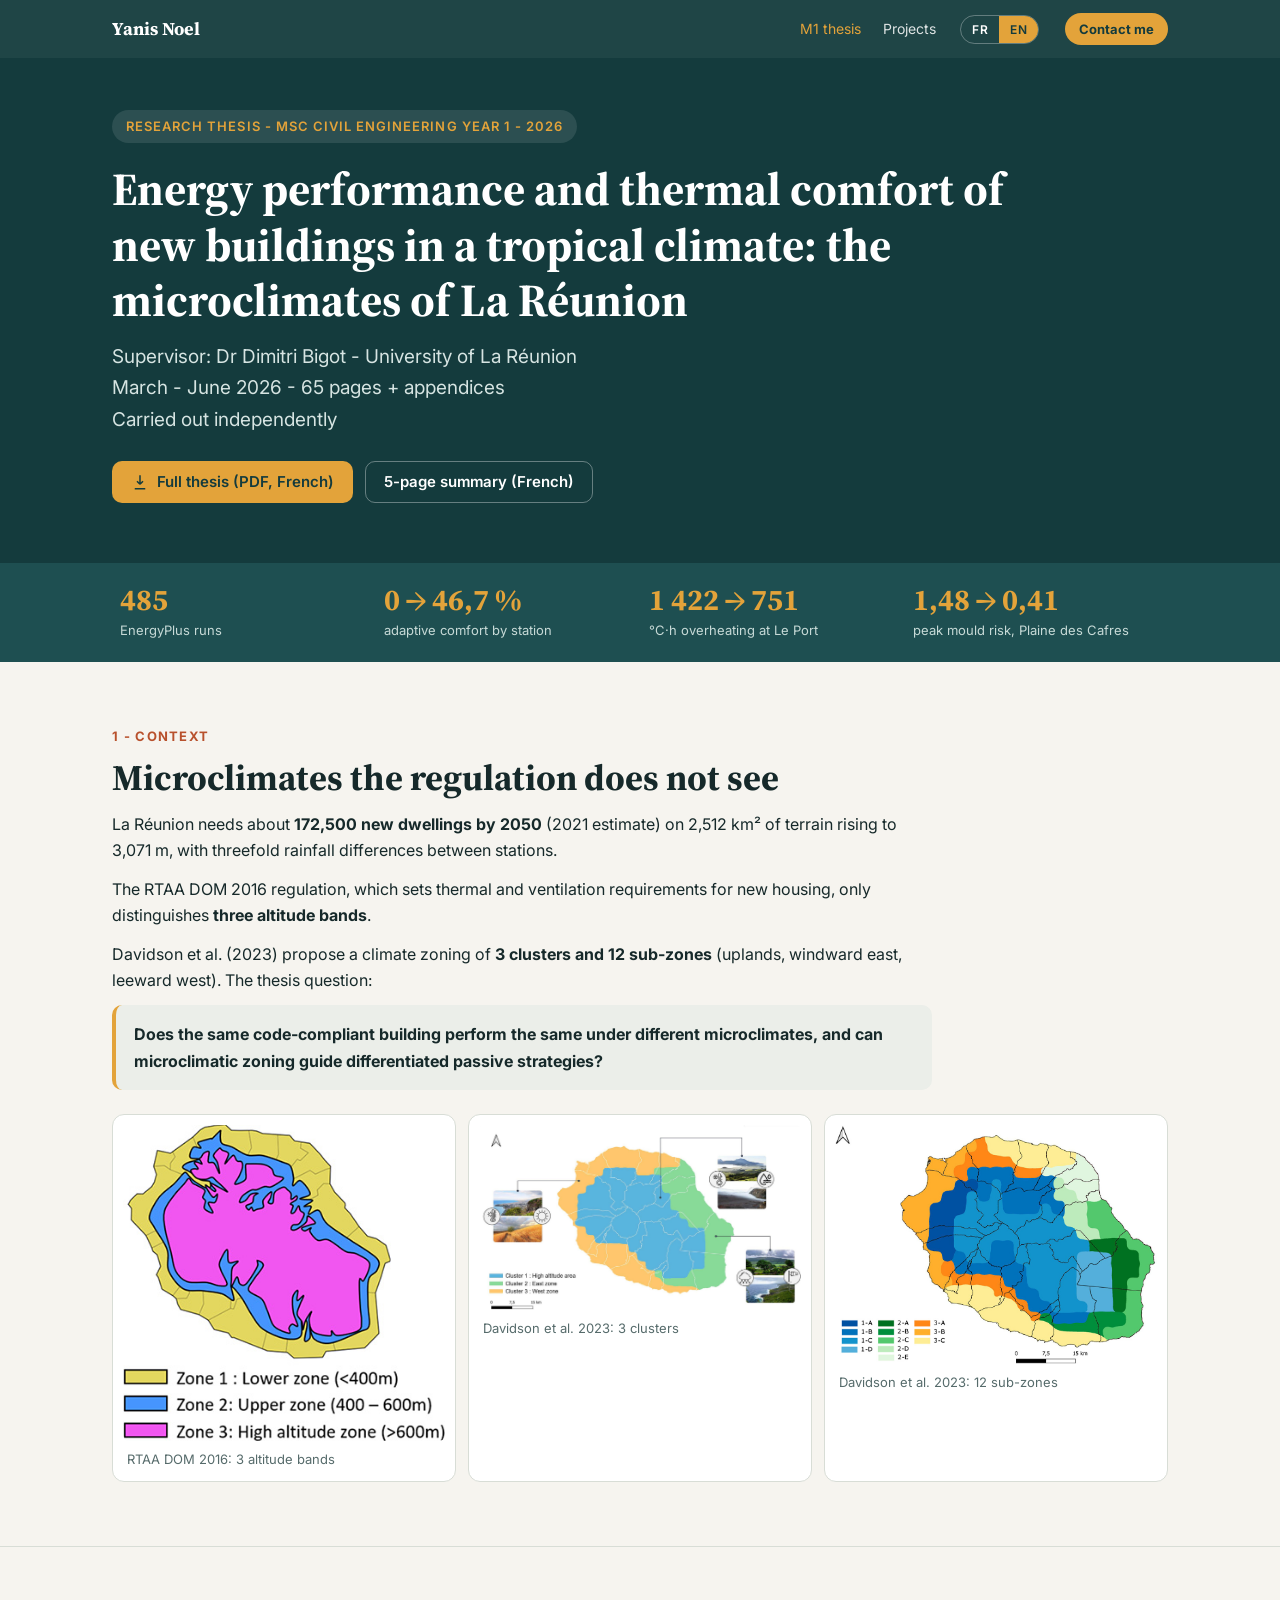
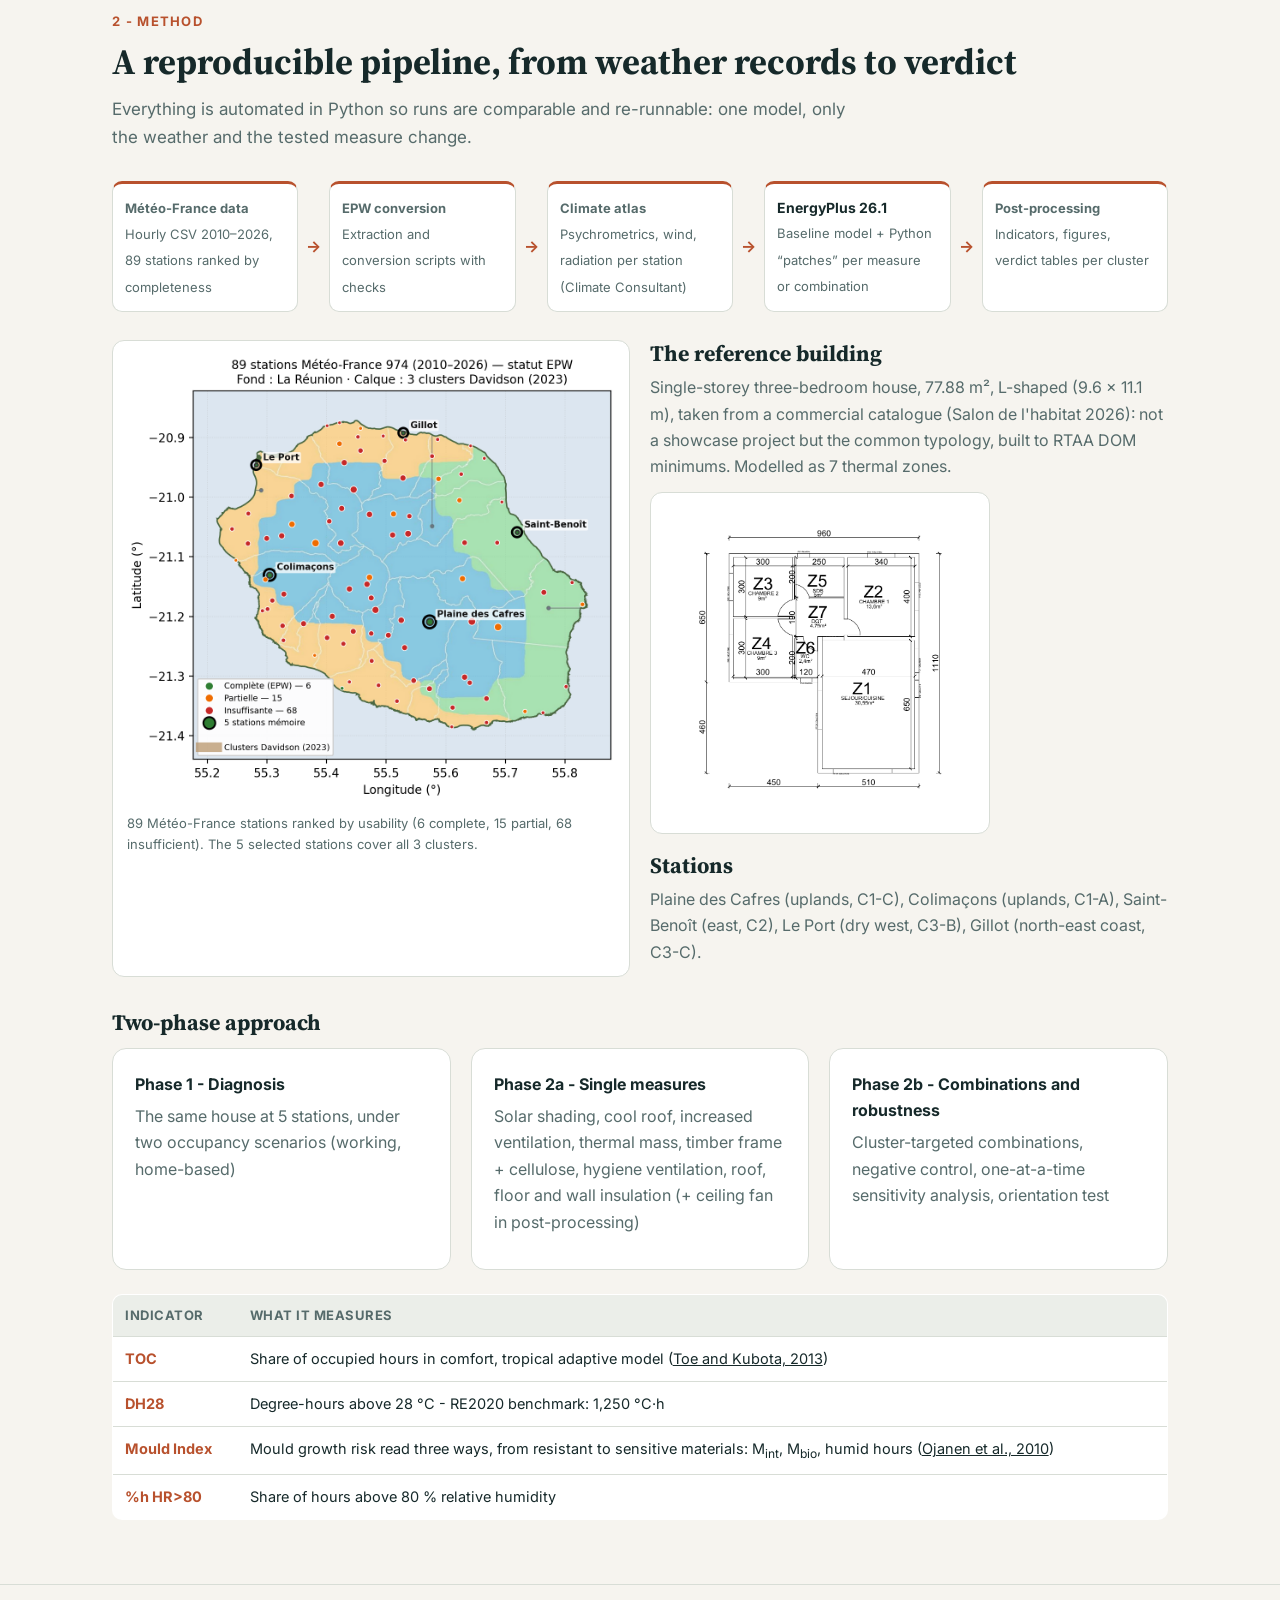
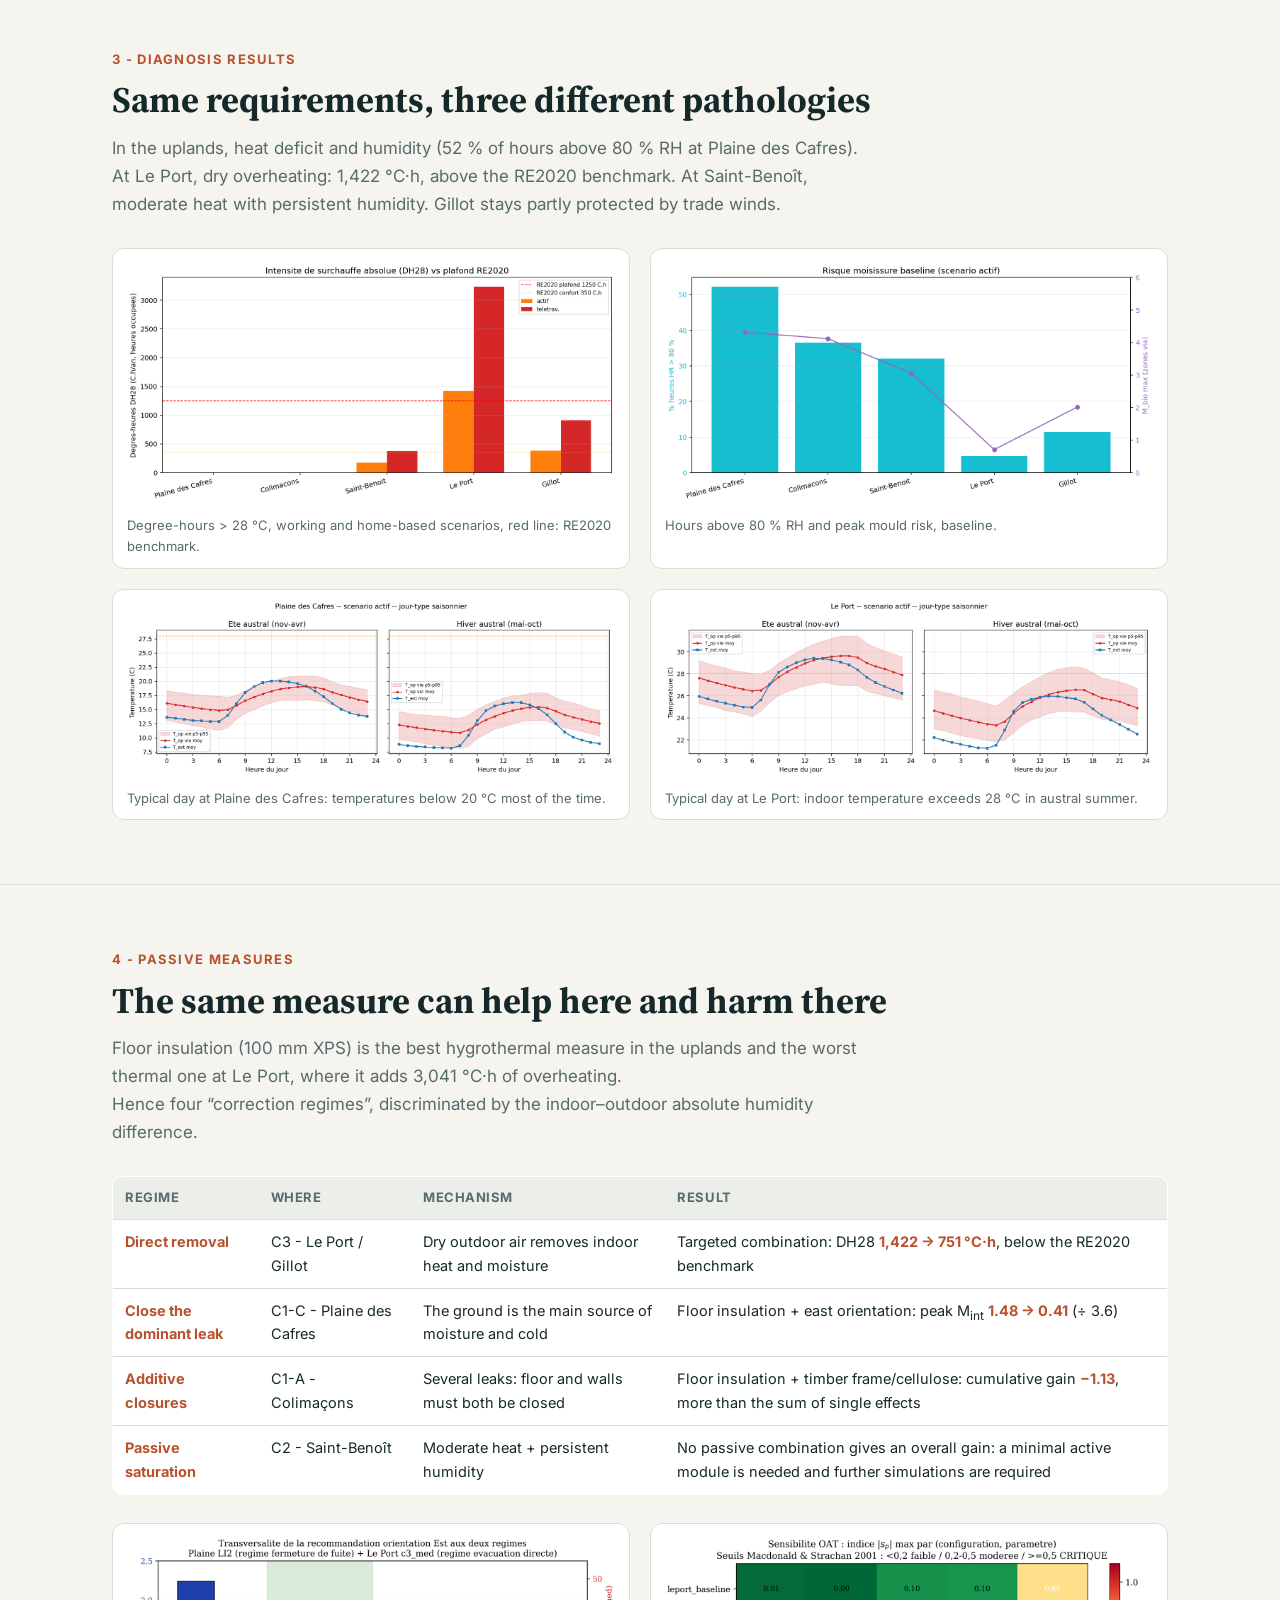
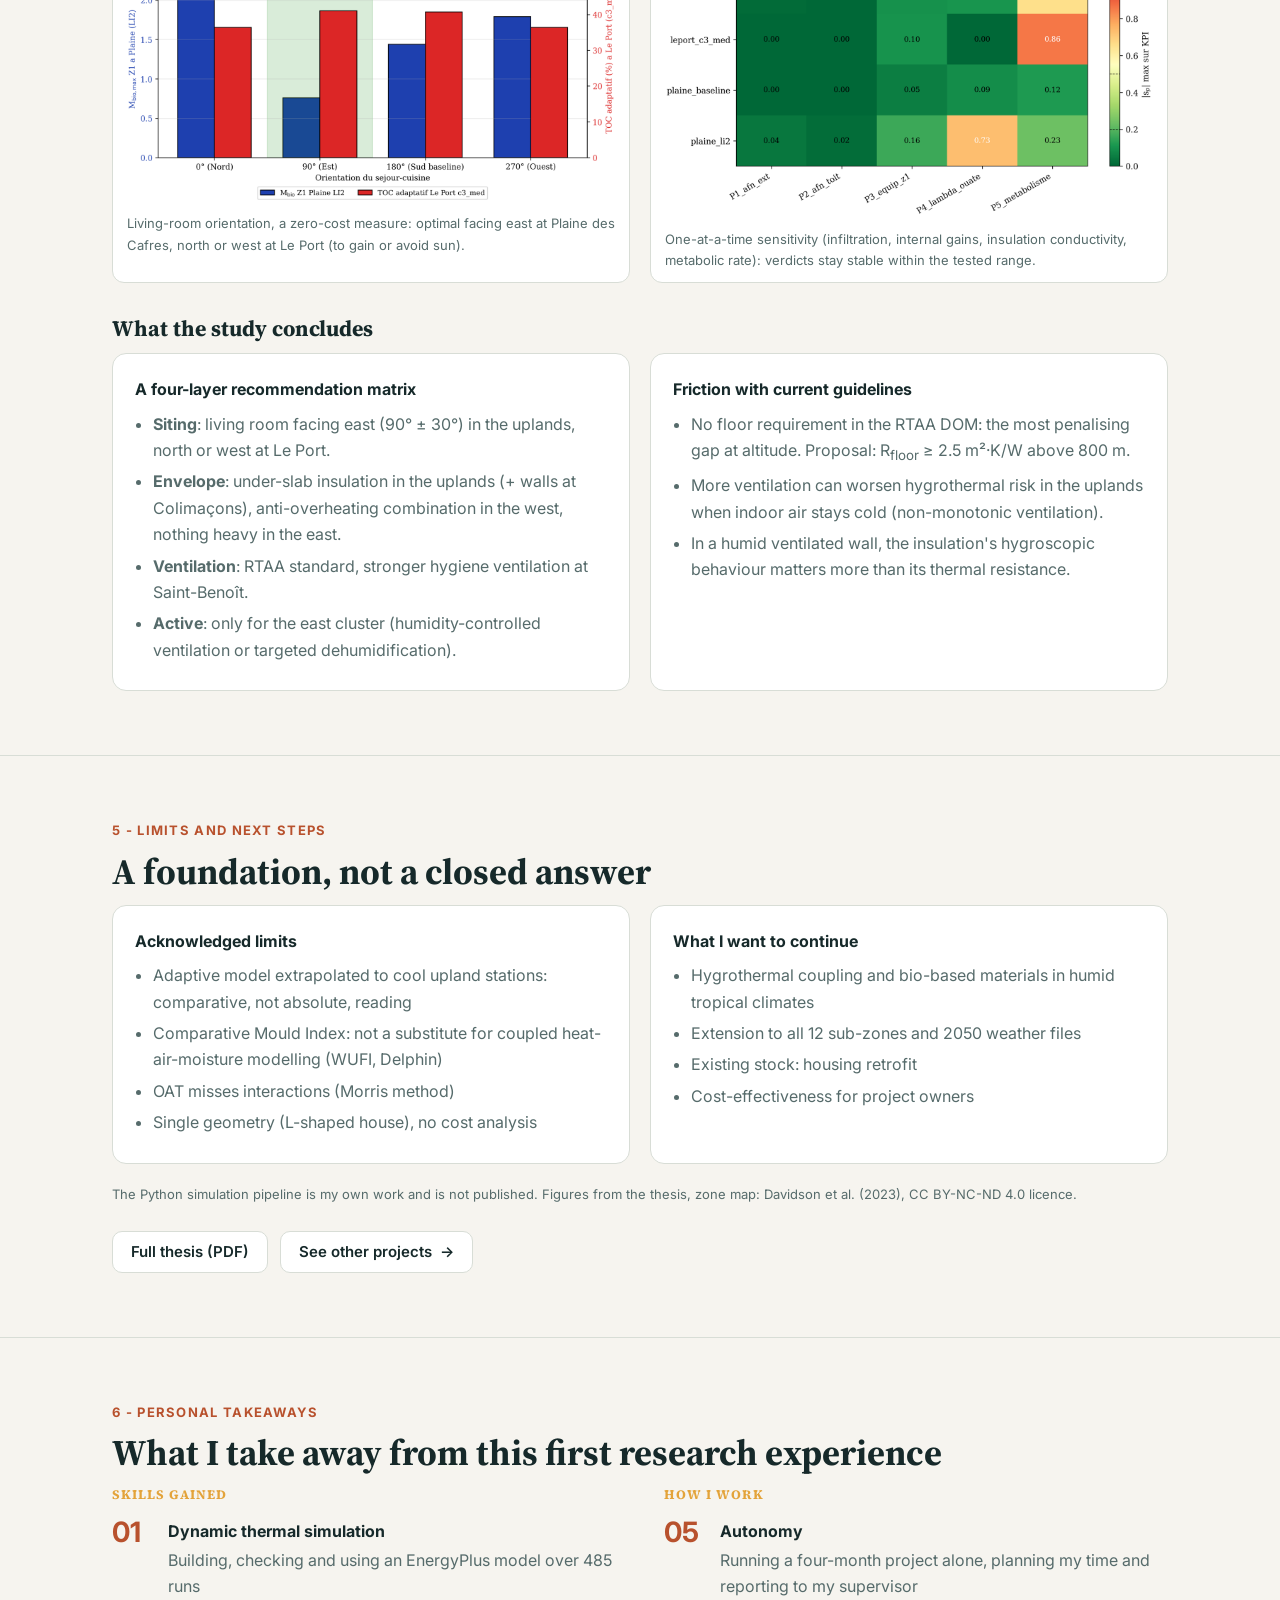
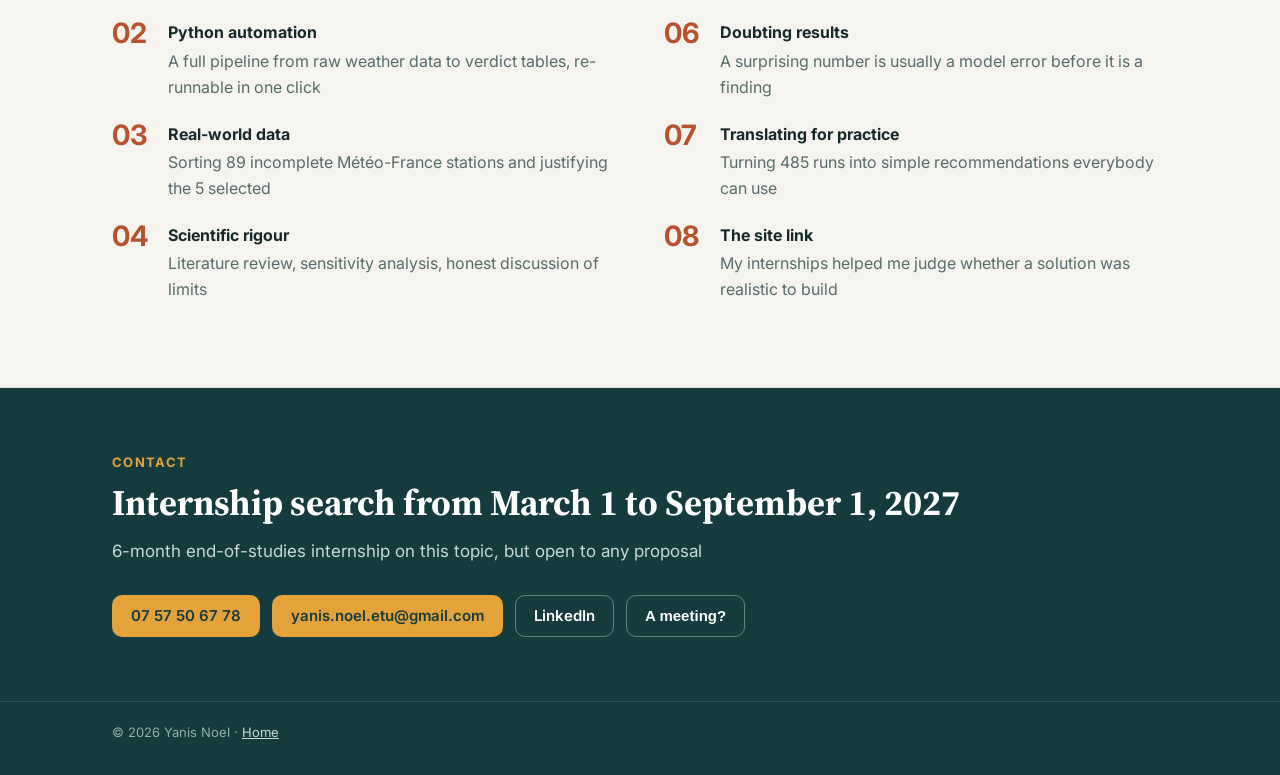
==== commit dd95f73e: "Update memoire.html" ====
--- a/yanisnoel.github.io/memoire.html
+++ b/yanisnoel.github.io/memoire.html
@@ -22,7 +22,6 @@
     <div class="links">
       <a href="memoire.html" aria-current="page" data-keeplang><span class="fr">Mémoire M1</span><span class="en">M1 thesis</span></a>
       <a href="projets.html" data-keeplang><span class="fr">Projets</span><span class="en">Projects</span></a>
-      <a href="index.html#contact" data-keeplang>Contact</a>
     </div>
     <div class="lang" role="group" aria-label="Langue / Language">
       <button type="button" data-set="fr" aria-pressed="true">FR</button>
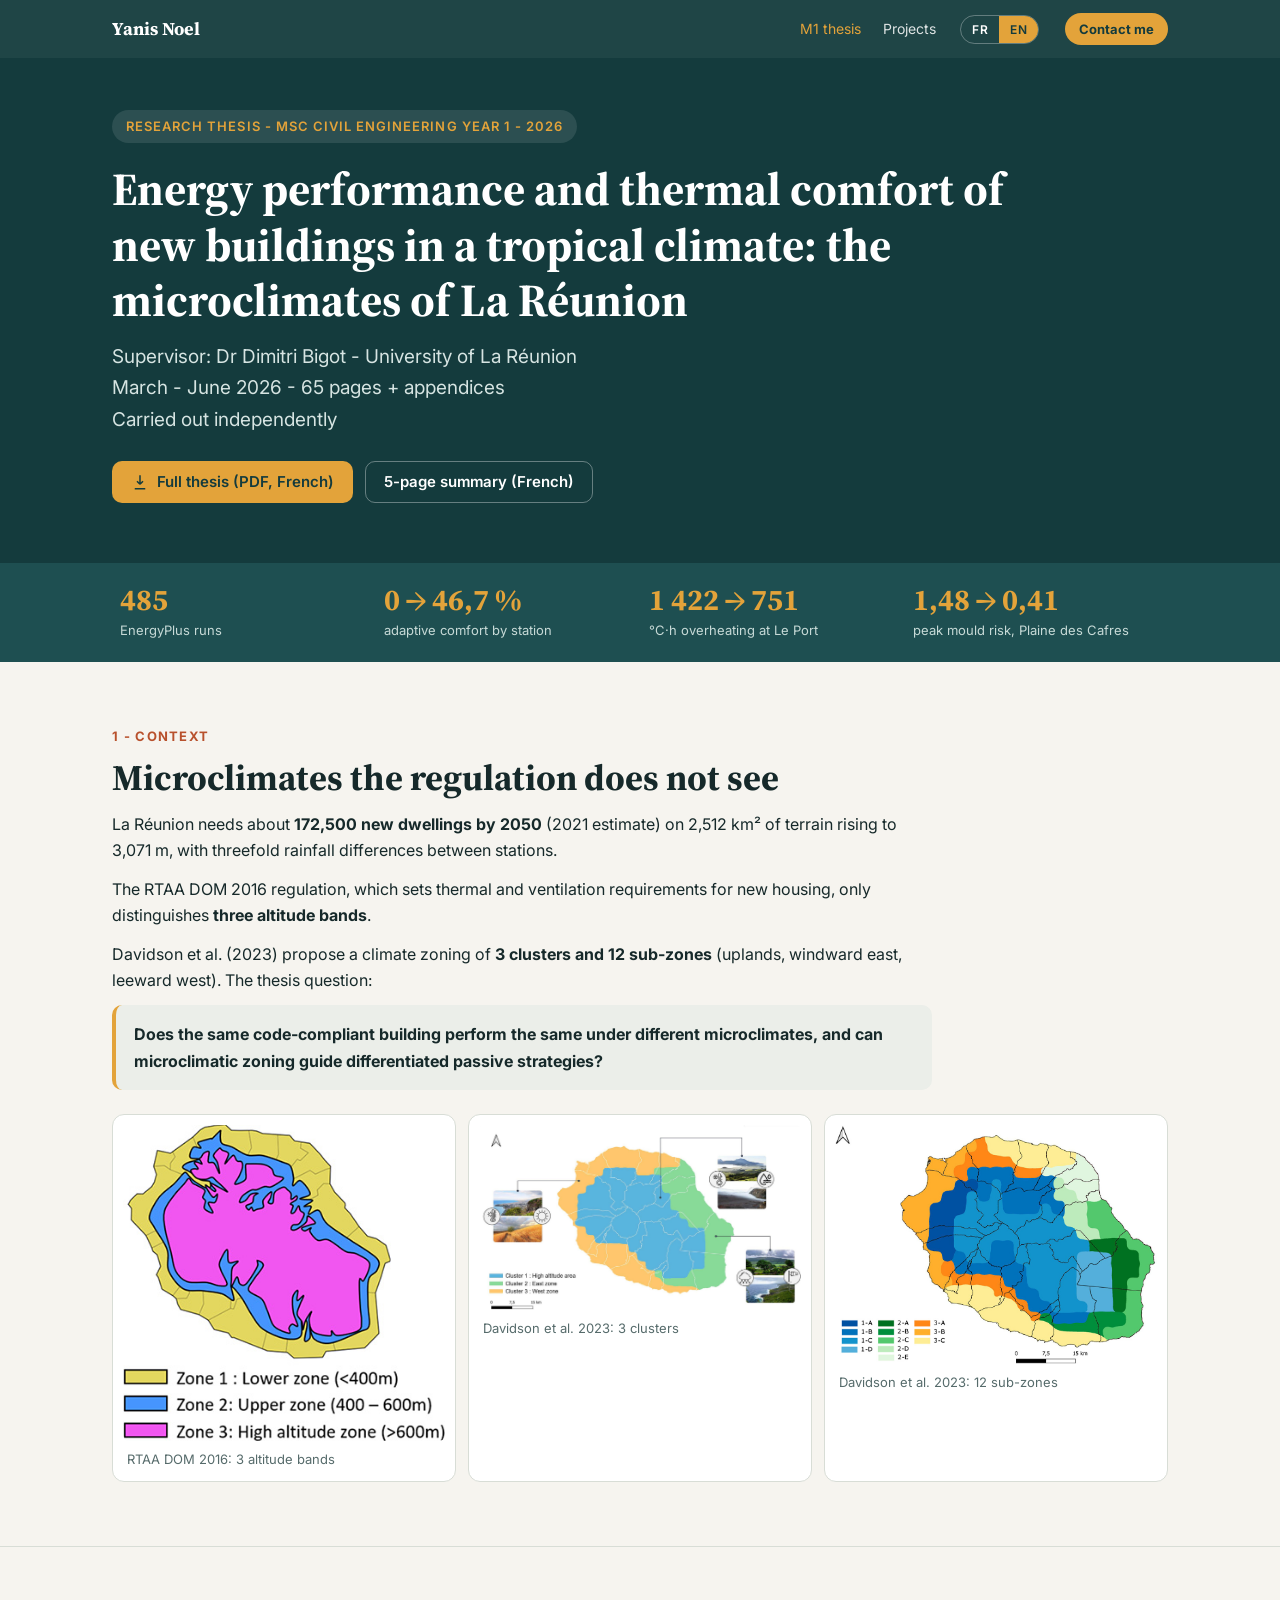
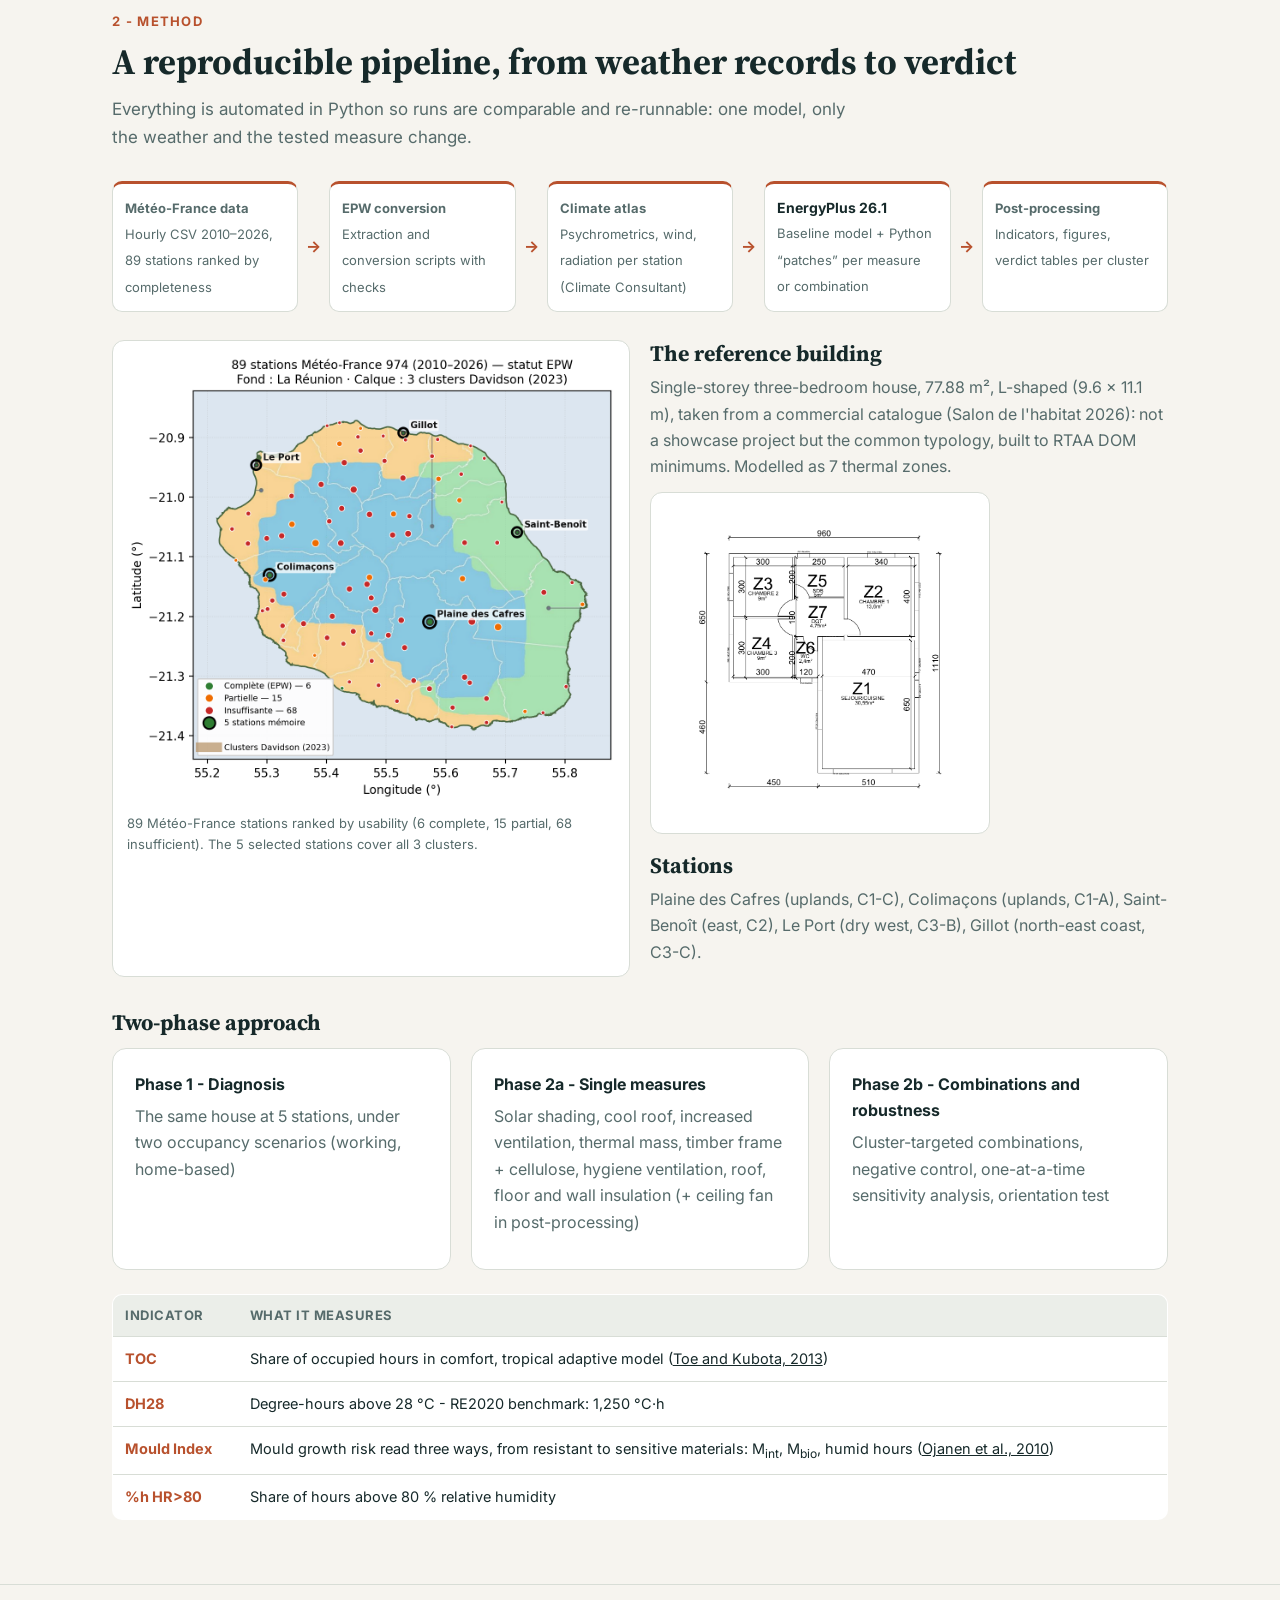
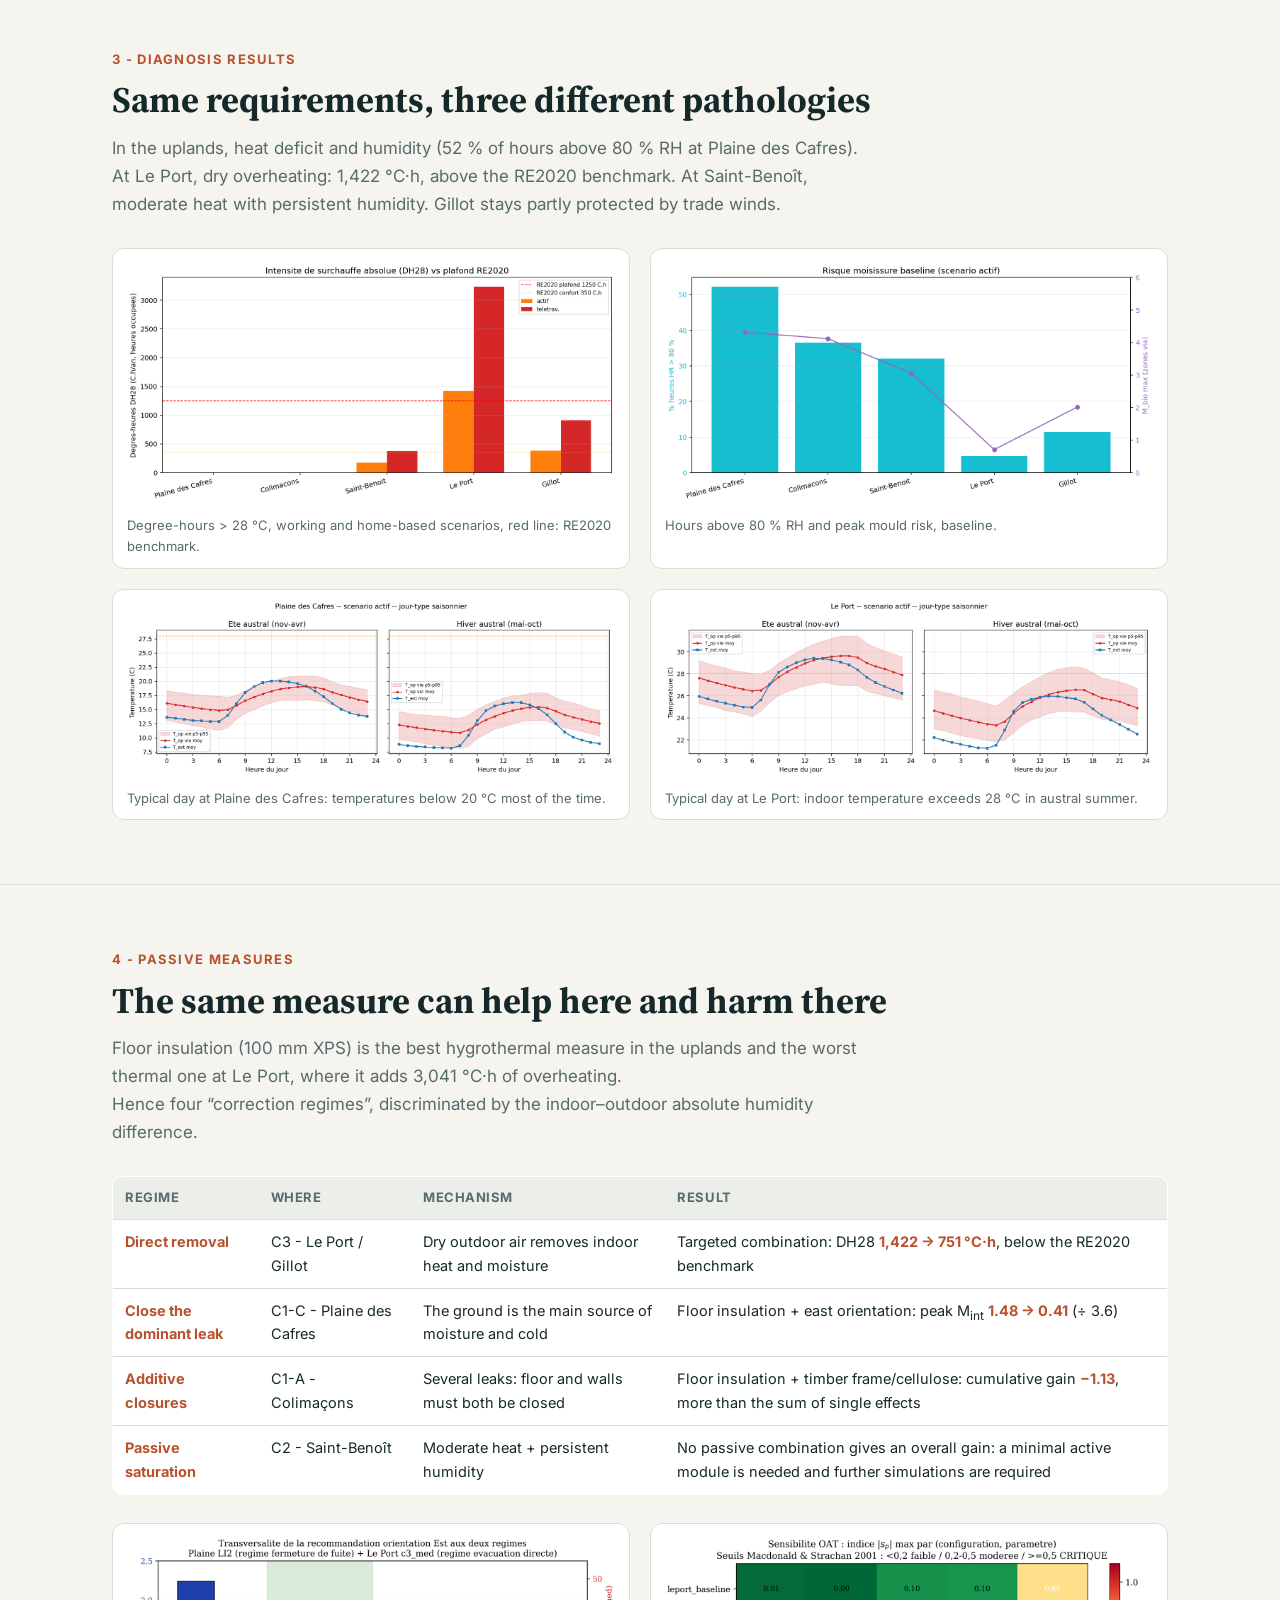
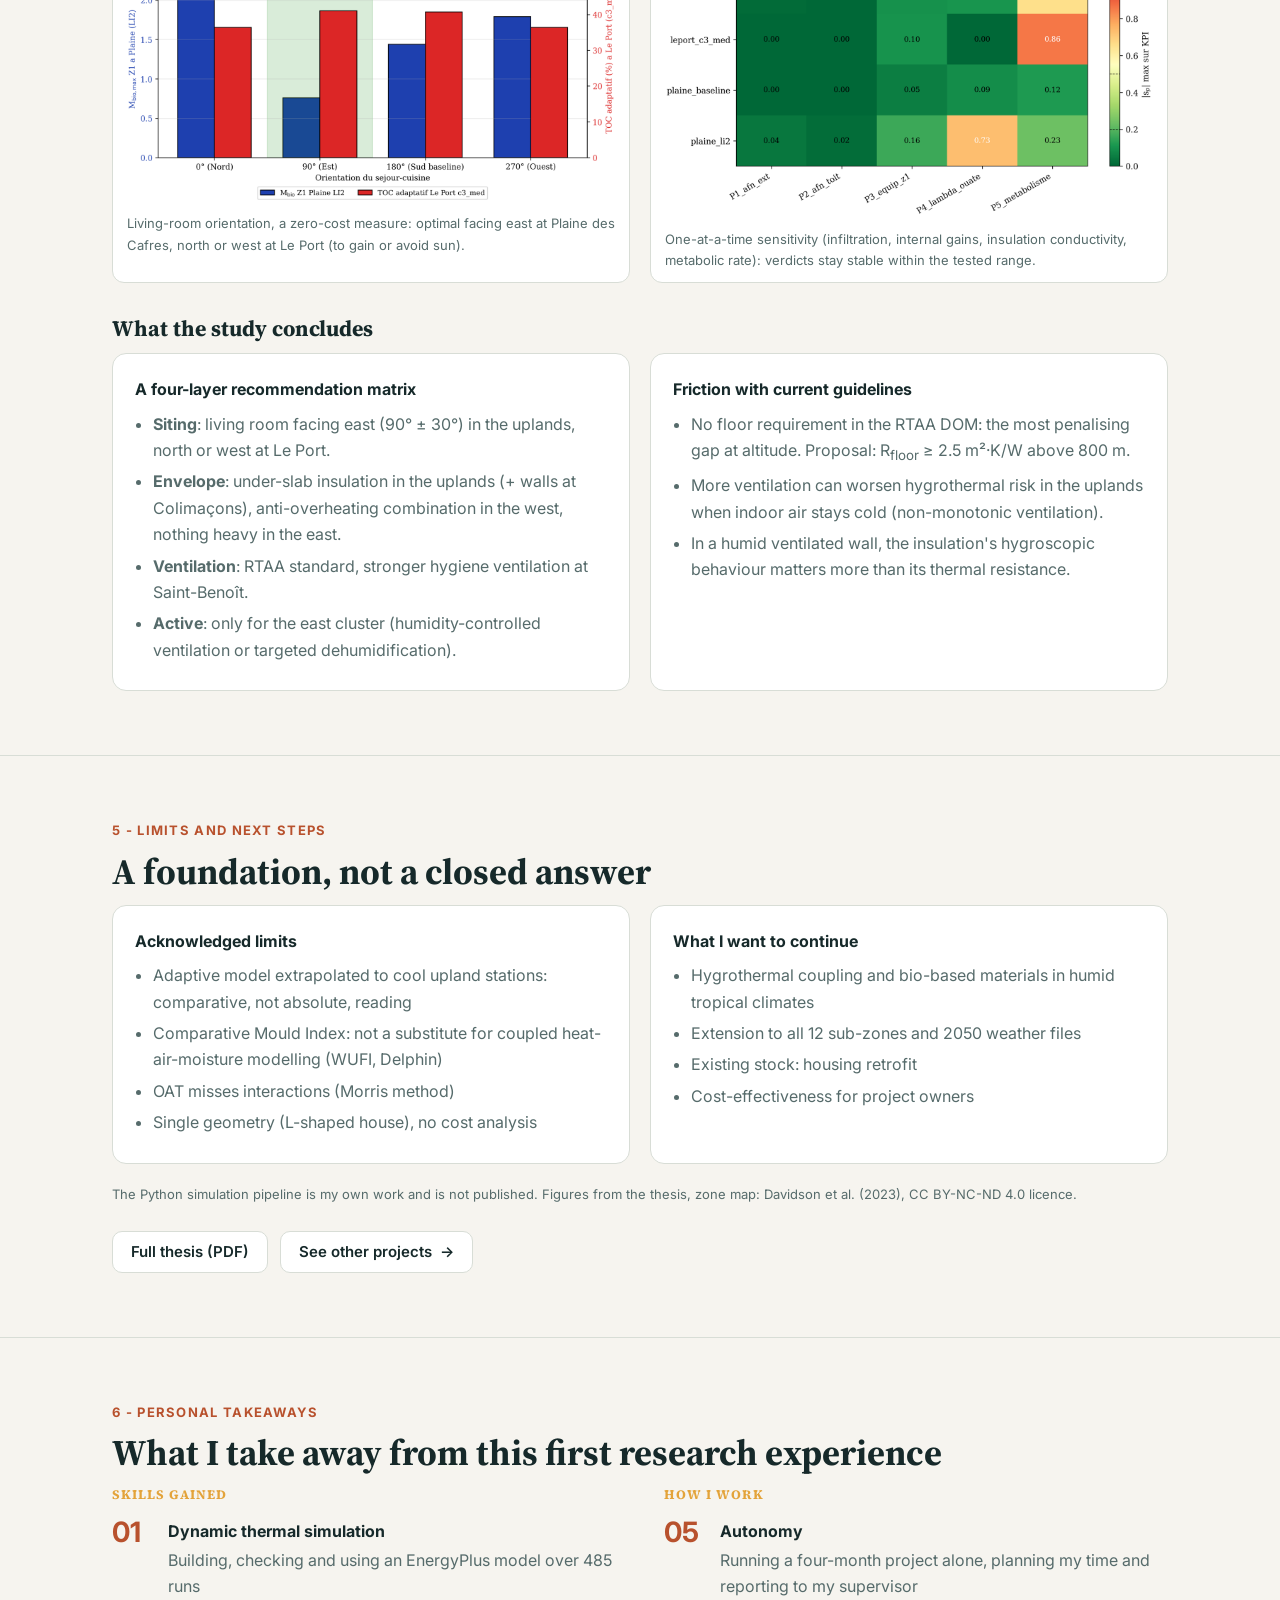
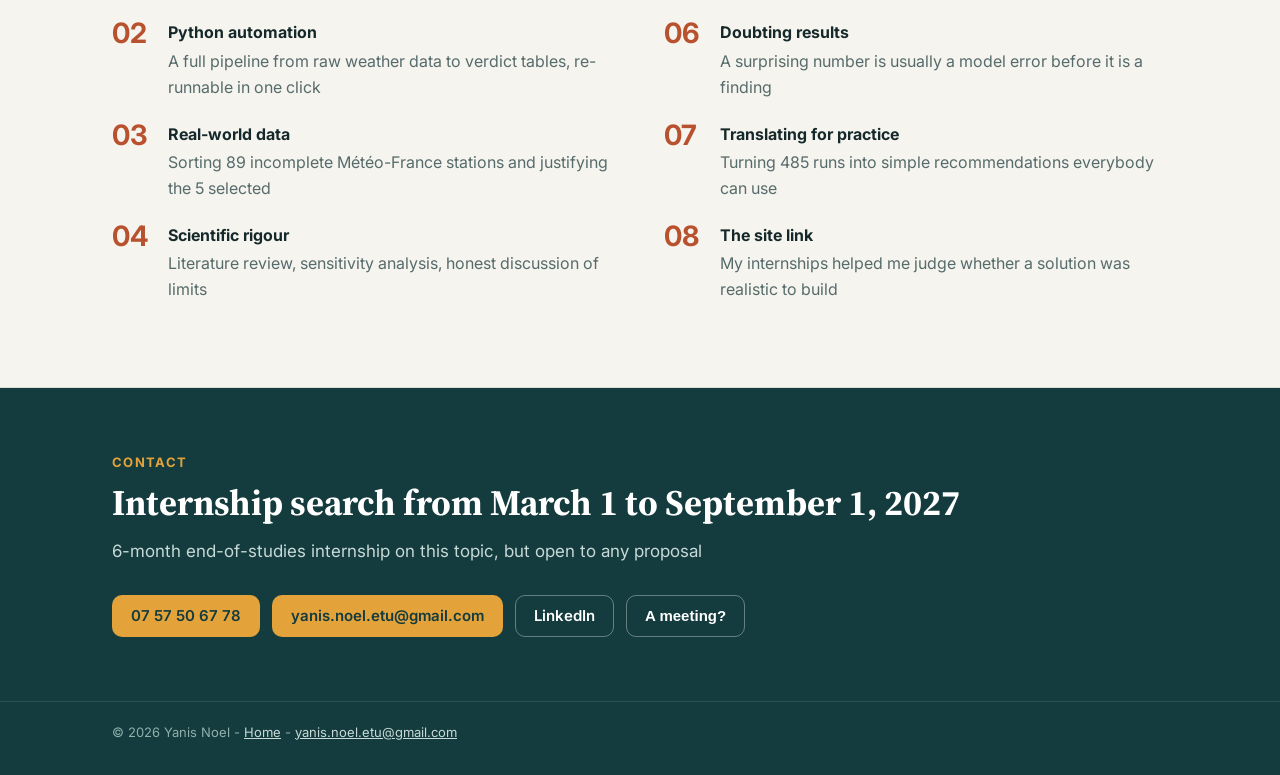
==== commit 8acb484d: "Update memoire.html" ====
--- a/yanisnoel.github.io/memoire.html
+++ b/yanisnoel.github.io/memoire.html
@@ -275,7 +275,7 @@
   <div class="dh">
     <button class="x" type="button" aria-label="Fermer">×</button>
     <h2 id="dlg-title"><span class="fr">Me contacter</span><span class="en">Get in touch</span></h2>
-    <p><span class="fr">Stage de fin d'études - disponible du 1<sup>er</sup> mars au 1<sup>er</sup> septembre 2027</span><span class="en">End-of-studies internship - available 1 March - 1 September 2027</span></p>
+    <p><span class="fr">Recherche d'un Stage de fin d'études - du 1<sup>er</sup> mars au 1<sup>er</sup> septembre 2027</span><span class="en">End-of-studies internship - available 1 March - 1 September 2027</span></p>
   </div>
   <div class="db">
     <a class="crow" href="tel:+33757506778" data-track="clic-telephone"><span class="ic"><svg viewBox="0 0 24 24" fill="none" stroke="currentColor" stroke-width="2"><path d="M22 16.9v3a2 2 0 0 1-2.2 2 19.8 19.8 0 0 1-8.6-3.1 19.5 19.5 0 0 1-6-6A19.8 19.8 0 0 1 2.1 4.2 2 2 0 0 1 4.1 2h3a2 2 0 0 1 2 1.7c.1.9.4 1.8.7 2.7a2 2 0 0 1-.5 2.1L8 9.8a16 16 0 0 0 6 6l1.3-1.3a2 2 0 0 1 2.1-.4c.9.3 1.8.6 2.7.7a2 2 0 0 1 1.7 2z"/></svg></span><span class="t"><small><span class="fr">Téléphone</span><span class="en">Phone</span></small><b>07 57 50 67 78</b></span></a>
@@ -287,7 +287,7 @@
   </div>
 </dialog>
 
-<footer><div class="wrap">© 2026 Yanis Noel · <a href="index.html" data-keeplang><span class="fr">Accueil</span><span class="en">Home</span></a></div></footer>
+<footer><div class="wrap">© 2026 Yanis Noel - <a href="index.html" data-keeplang><span class="fr">Accueil</span><span class="en">Home</span></a> - <a href="mailto:yanis.noel.etu@gmail.com">yanis.noel.etu@gmail.com</a></div></footer>
 
 <style>
 .fig3{display:grid;grid-template-columns:repeat(3,1fr);gap:12px;margin-top:24px}
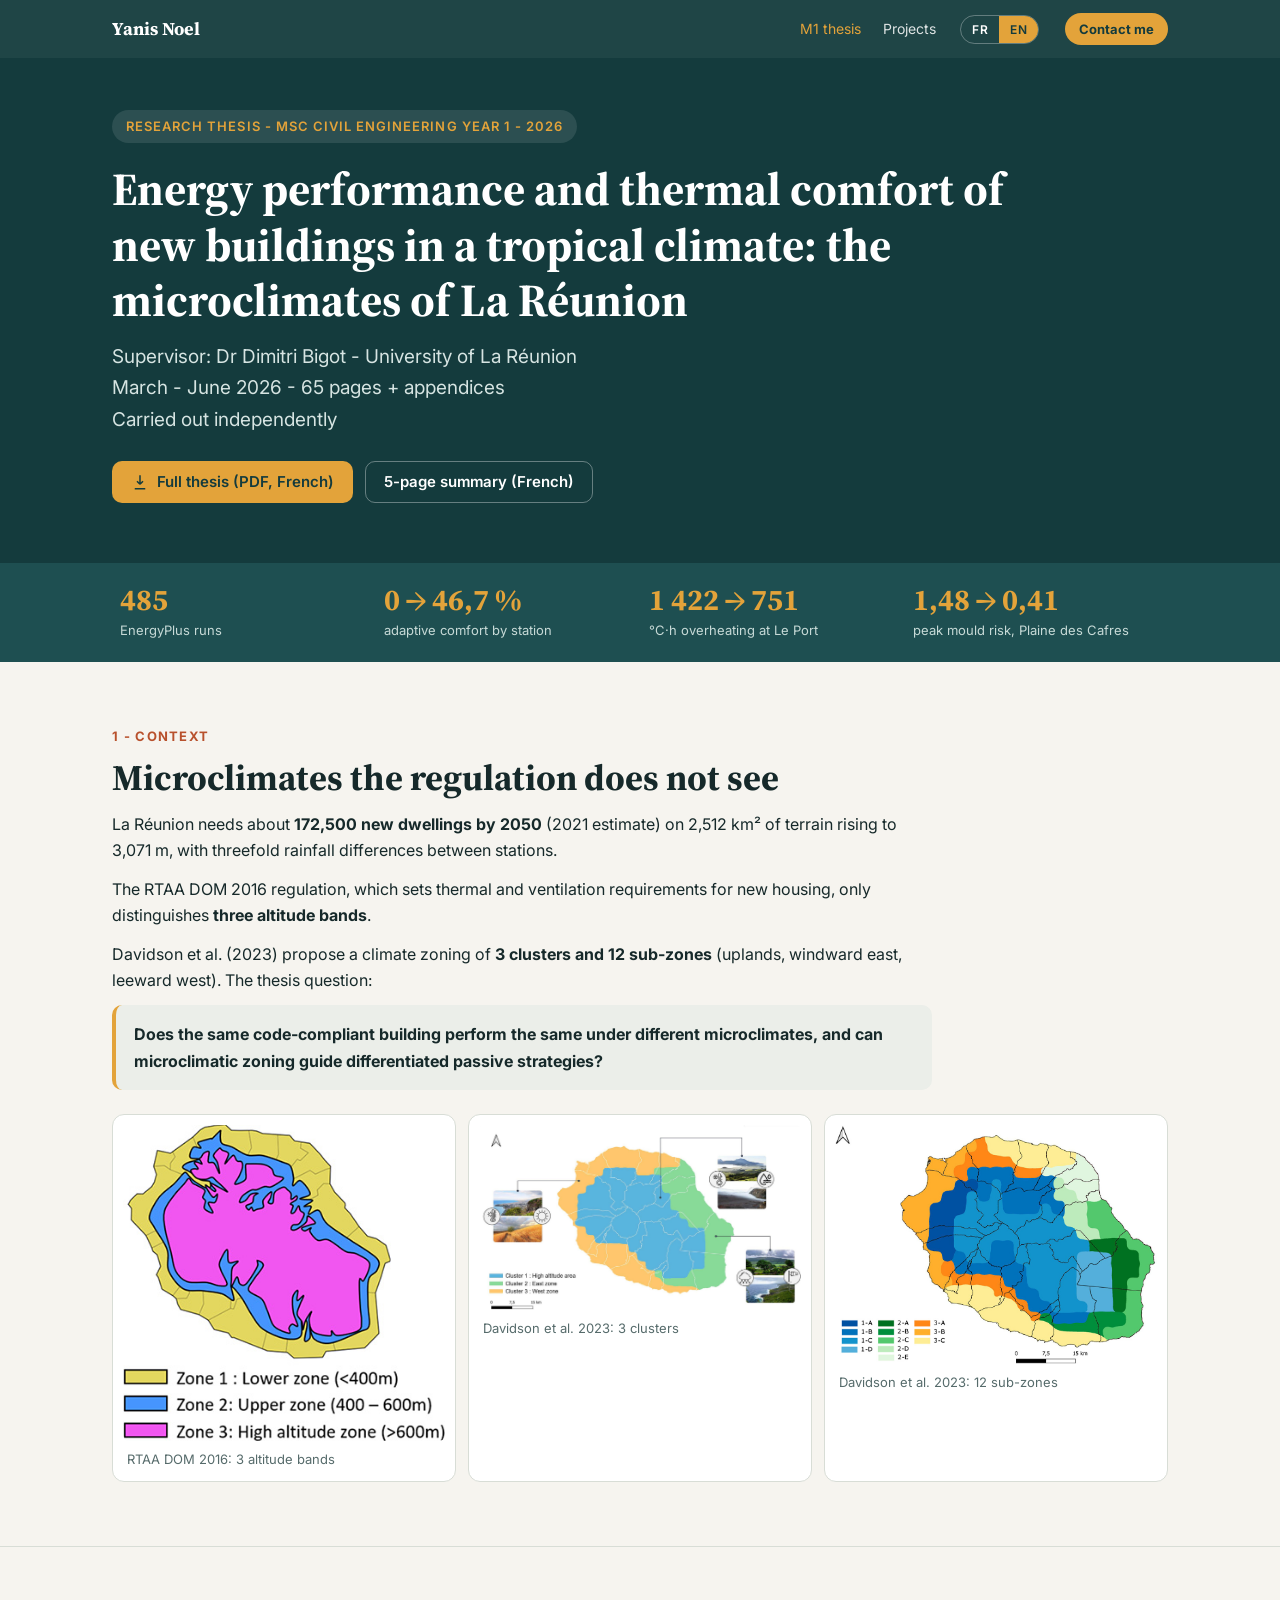
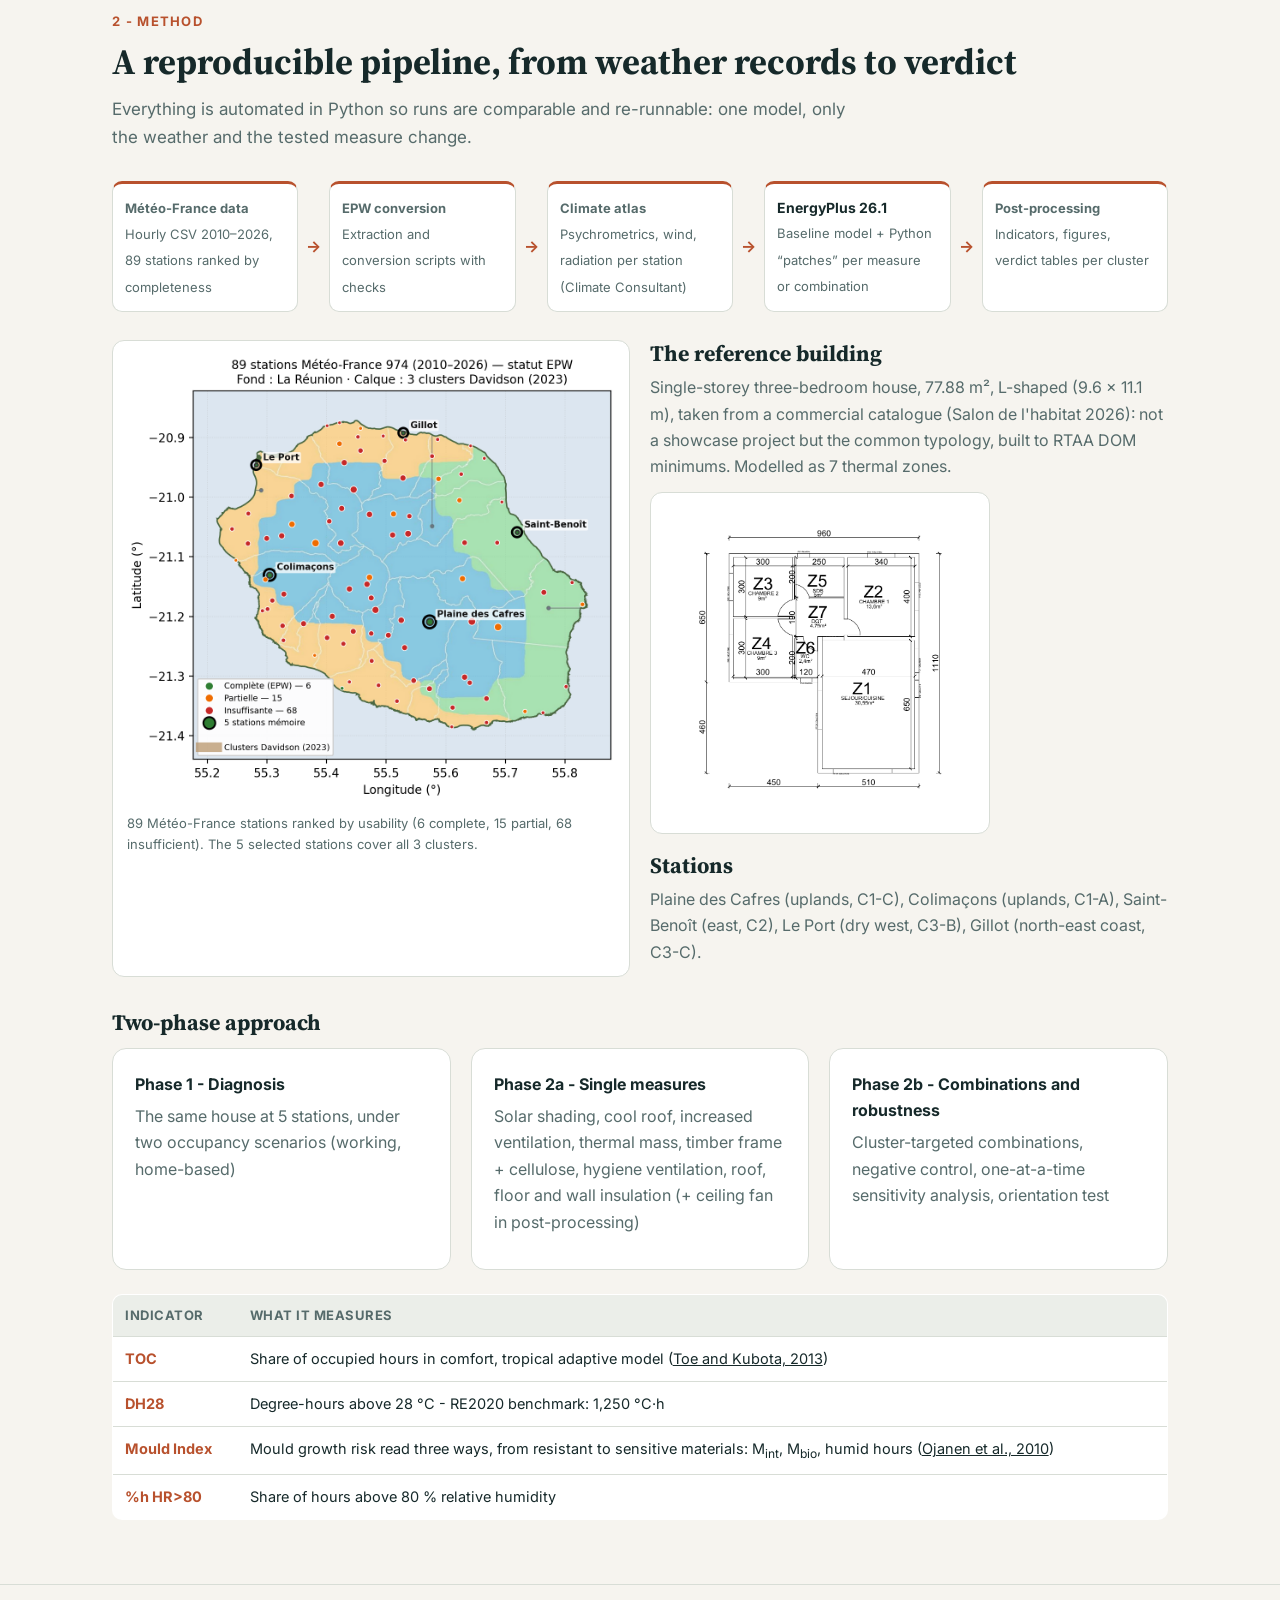
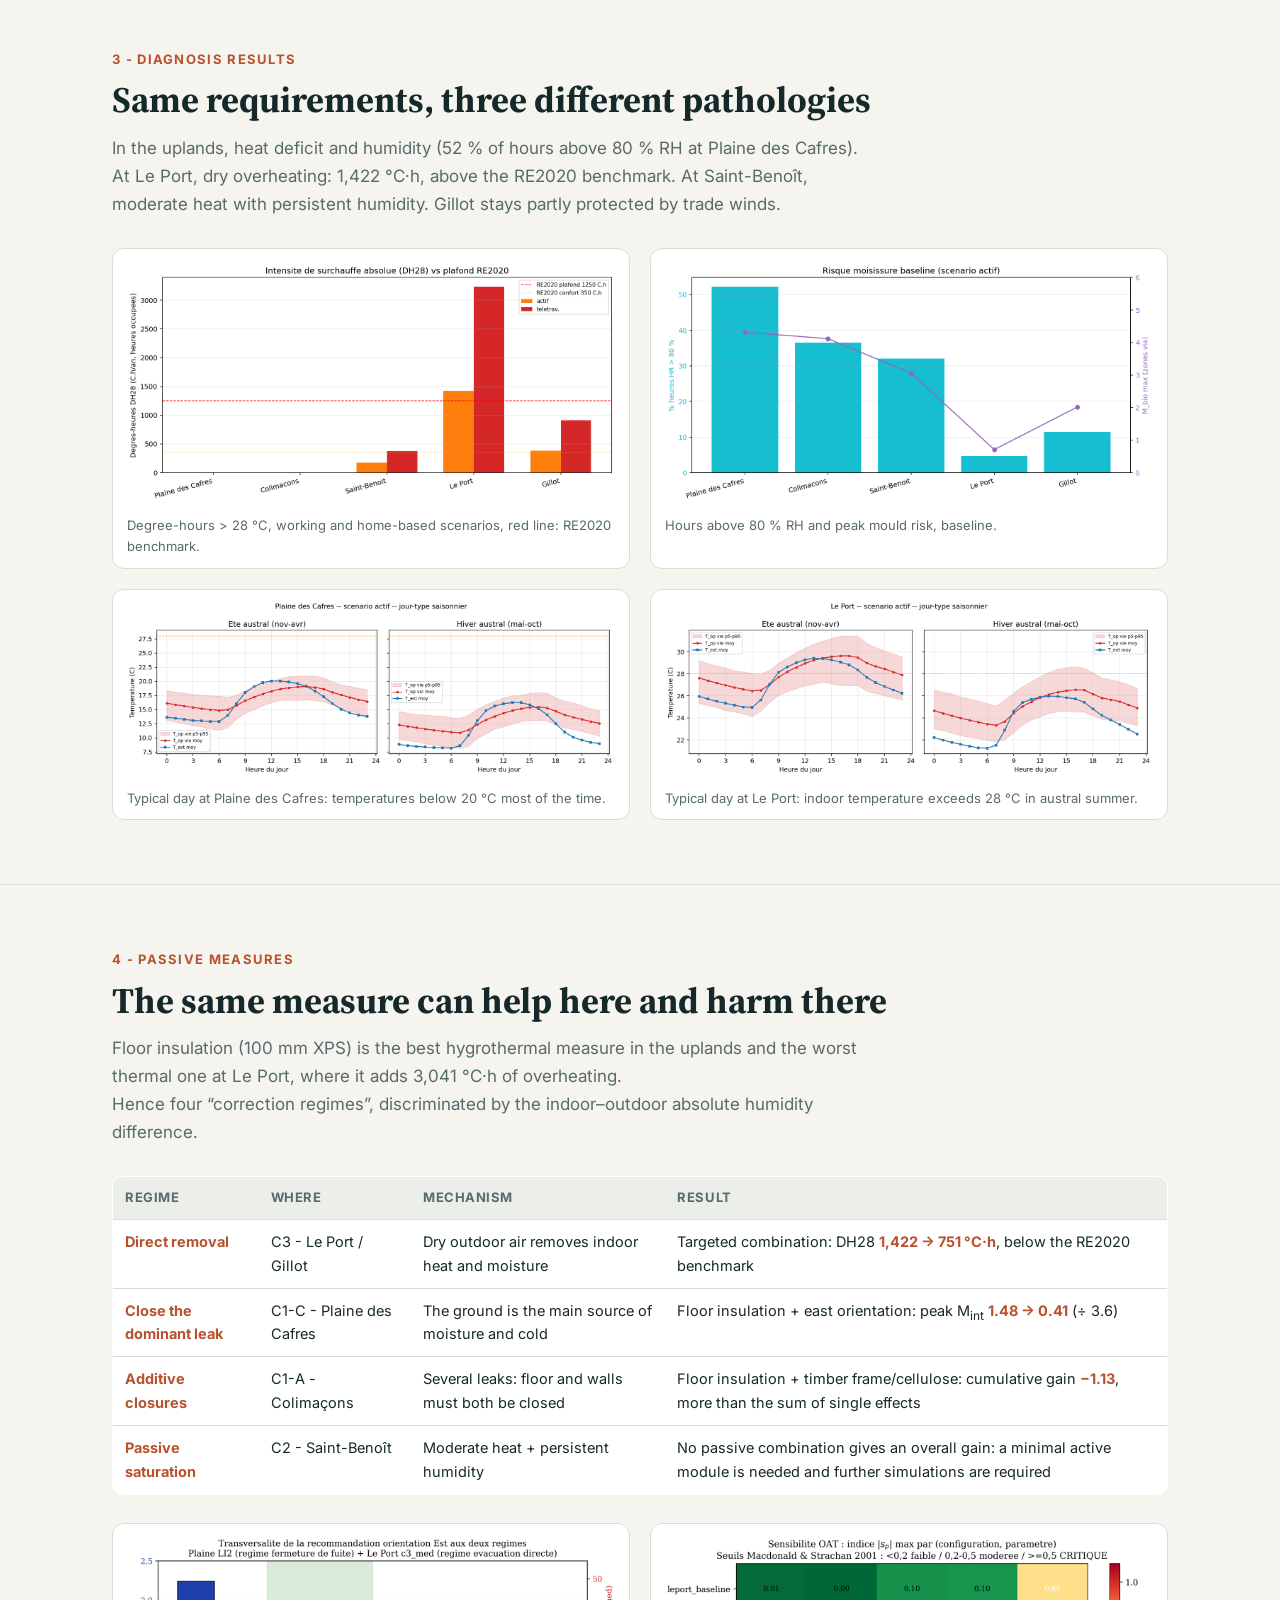
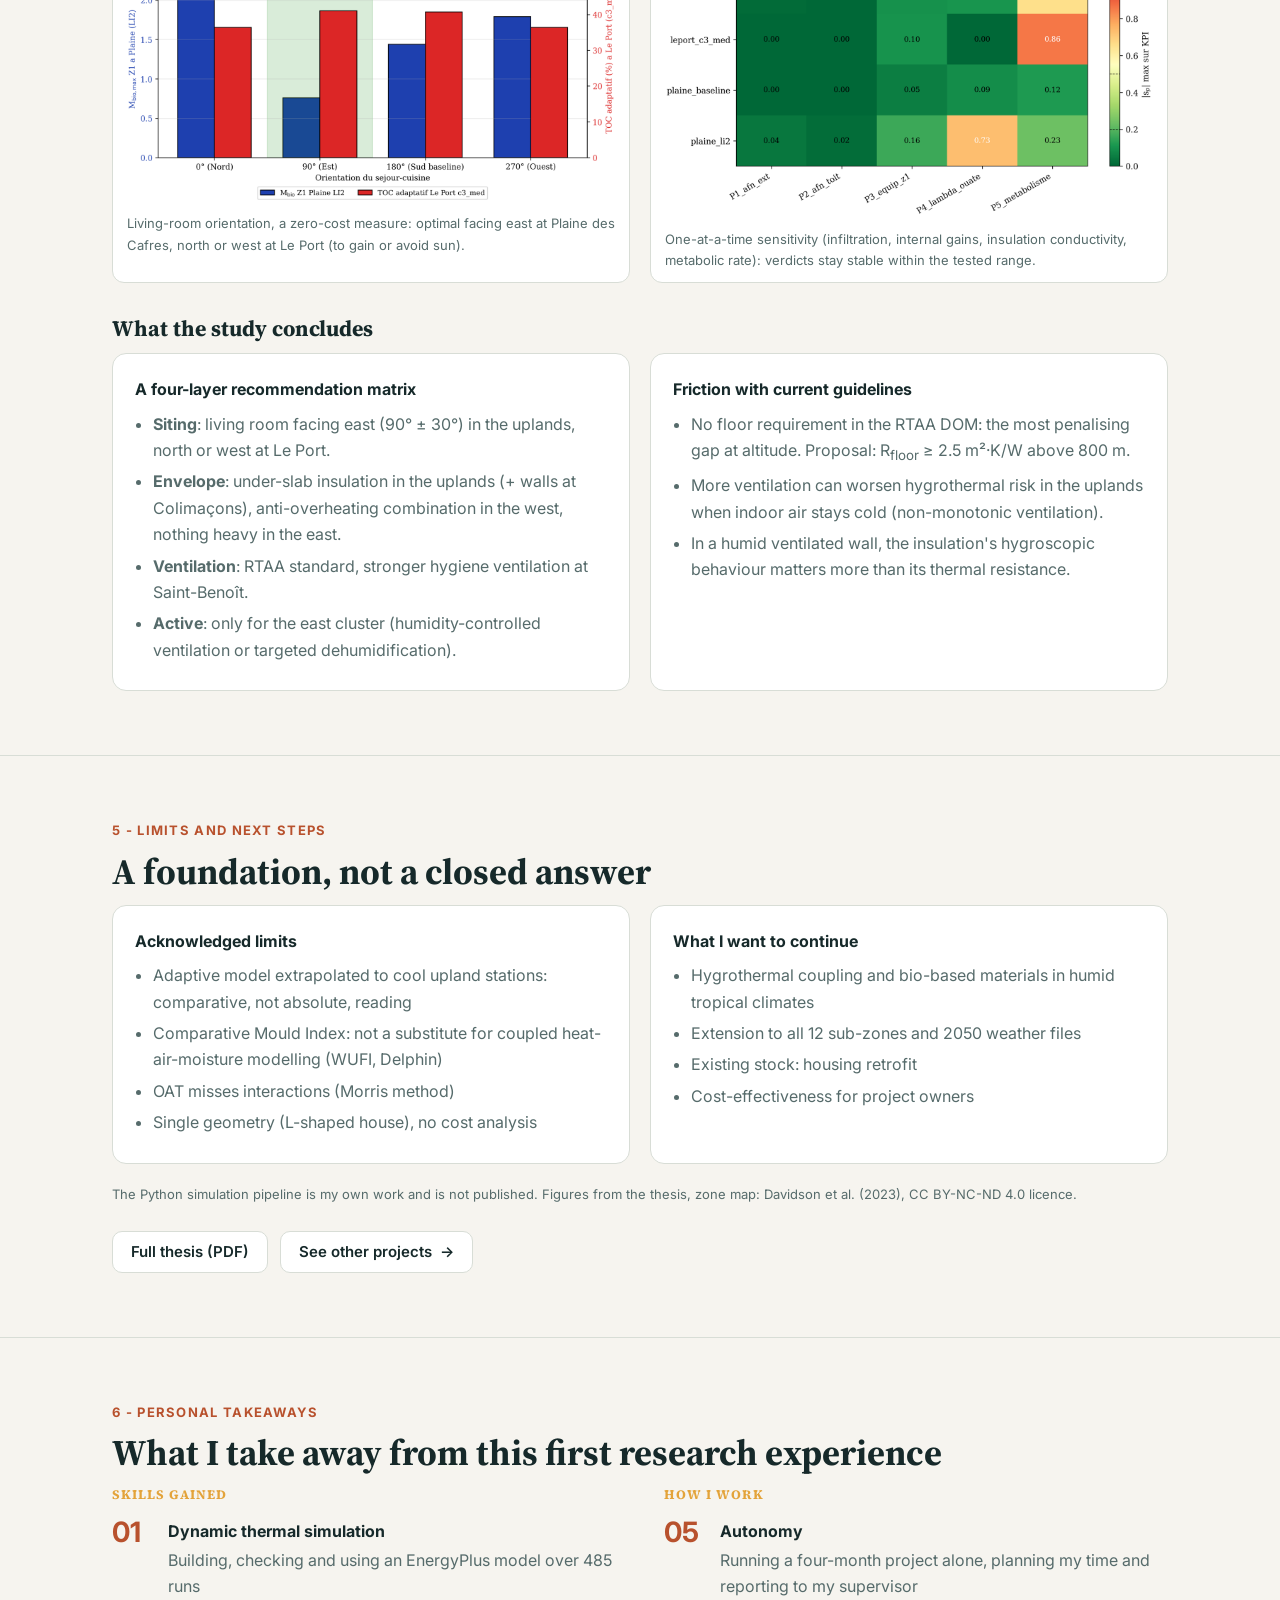
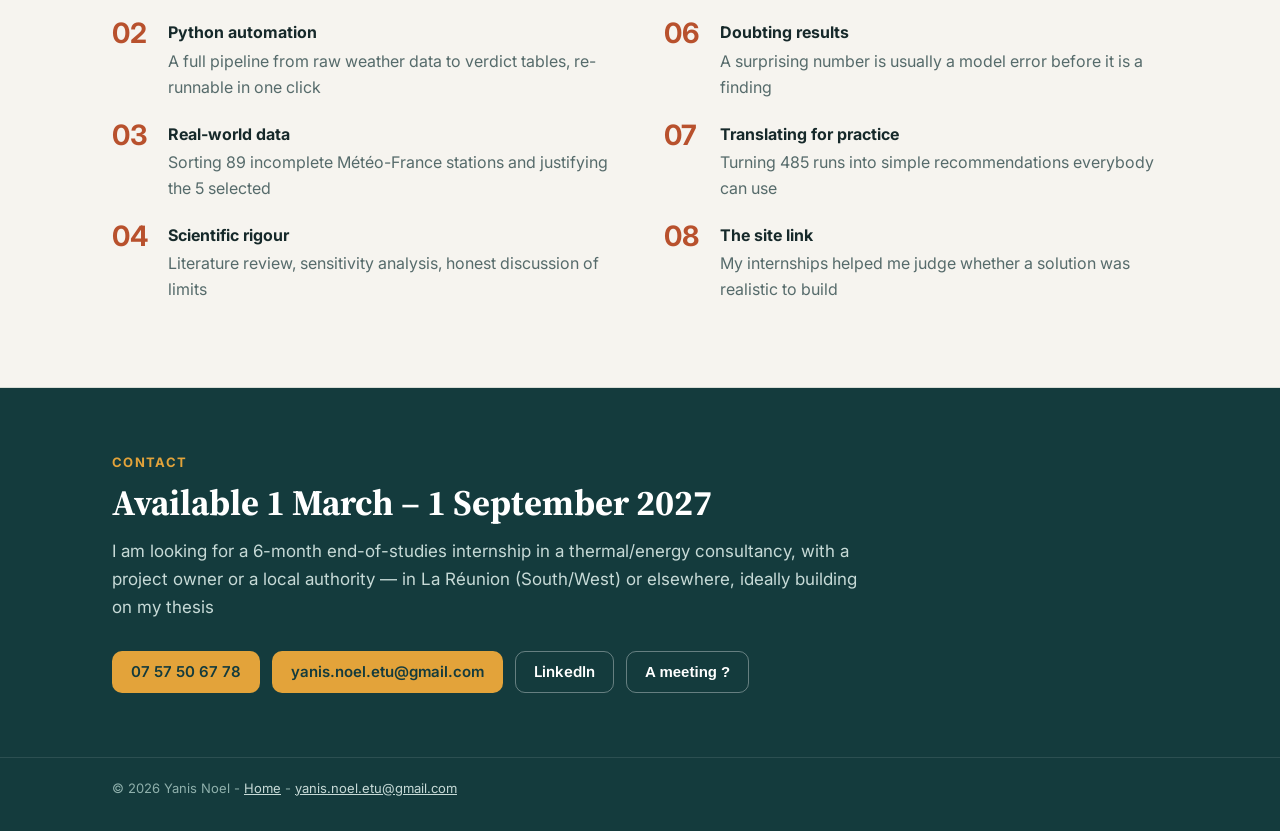
==== commit 277e6075: "Update memoire.html" ====
--- a/yanisnoel.github.io/memoire.html
+++ b/yanisnoel.github.io/memoire.html
@@ -255,16 +255,17 @@
 .learn li b{display:block;color:var(--ink);font-size:16px;margin-bottom:2px}
 </style>
 
+<!-- CONTACT -->
 <section id="contact">
   <div class="wrap">
     <div class="eyebrow">Contact</div>
-    <h2><span class="fr">Recherche de stage du 1er mars au 1er septembre 2027</span><span class="en">Internship search from March 1 to September 1, 2027</span></h2>
-    <p class="lede"><span class="fr">Stage de fin d'études de 6 mois sur ce sujet, mais ouvert à toute proposition</span><span class="en">6-month end-of-studies internship on this topic, but open to any proposal</span></p>
+    <h2><span class="fr">Recherche de stage du 1<sup>er</sup> mars au 1<sup>er</sup> septembre 2027</span><span class="en">Available 1 March – 1 September 2027</span></h2>
+    <p class="lede"><span class="fr">Je cherche un stage de fin d'études de 6 mois en bureau d'études thermique / énergie, chez un maître d'ouvrage ou en collectivité - à La Réunion (Sud / Ouest) possible de déplacement. Idéalement dans la continuité de mon mémoire. <a href="memoire.html" data-keeplang data-track="clic-memoire-contact" style="color:#fff;font-weight:600;text-decoration:underline;text-underline-offset:4px;align-self:center"><span class="fr">Voir mon mémoire</span><span class="en">See my thesis</span> →</a> </span><span class="en">I am looking for a 6-month end-of-studies internship in a thermal/energy consultancy, with a project owner or a local authority — in La Réunion (South/West) or elsewhere, ideally building on my thesis </span></p>
     <div class="cta" style="margin-top:0">
-      <a class="btn primary" href="tel:+33757506778" data-track="clic-telephone">07 57 50 67 78</a>
-      <a class="btn primary" href="mailto:yanis.noel.etu@gmail.com" data-track="clic-email">yanis.noel.etu@gmail.com</a>
+      <a class="btn primary" href="tel:+33757506778" data-track="clic-telephone"> 07 57 50 67 78</a>
+      <a class="btn primary" href="mailto:yanis.noel.etu@gmail.com" data-track="clic-email"> yanis.noel.etu@gmail.com</a>
       <a class="btn ghost" href="https://www.linkedin.com/in/yanis-noel-b70205252/" target="_blank" rel="noopener" data-track="clic-linkedin">LinkedIn</a>
-      <button class="btn ghost" type="button" data-open-contact style="background:none;cursor:pointer"><span class="fr">Un rendez-vous ?</span><span class="en">A meeting?</span></button>
+      <button class="btn ghost" type="button" data-open-contact style="background:none;cursor:pointer"><span class="fr">Un rendez-vous ? </span><span class="en"> A meeting ? </span></button>
     </div>
   </div>
 </section>
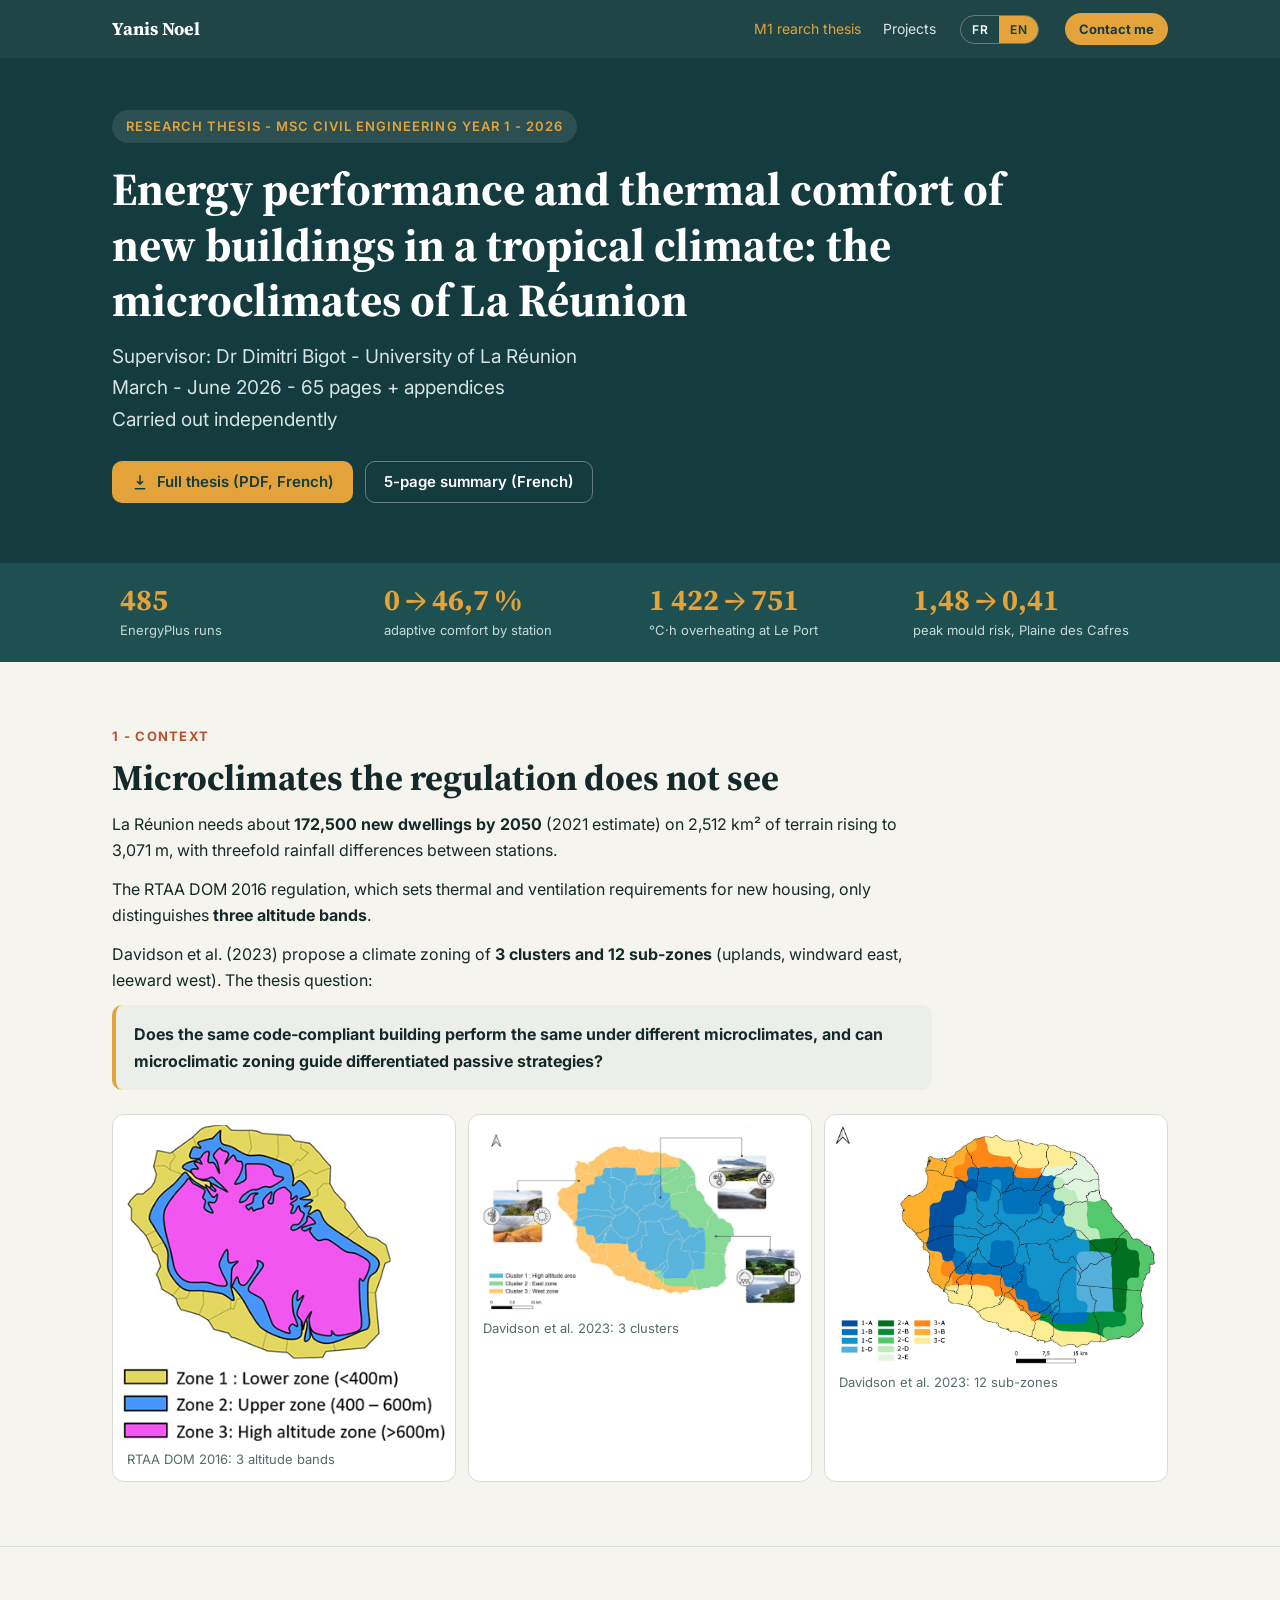
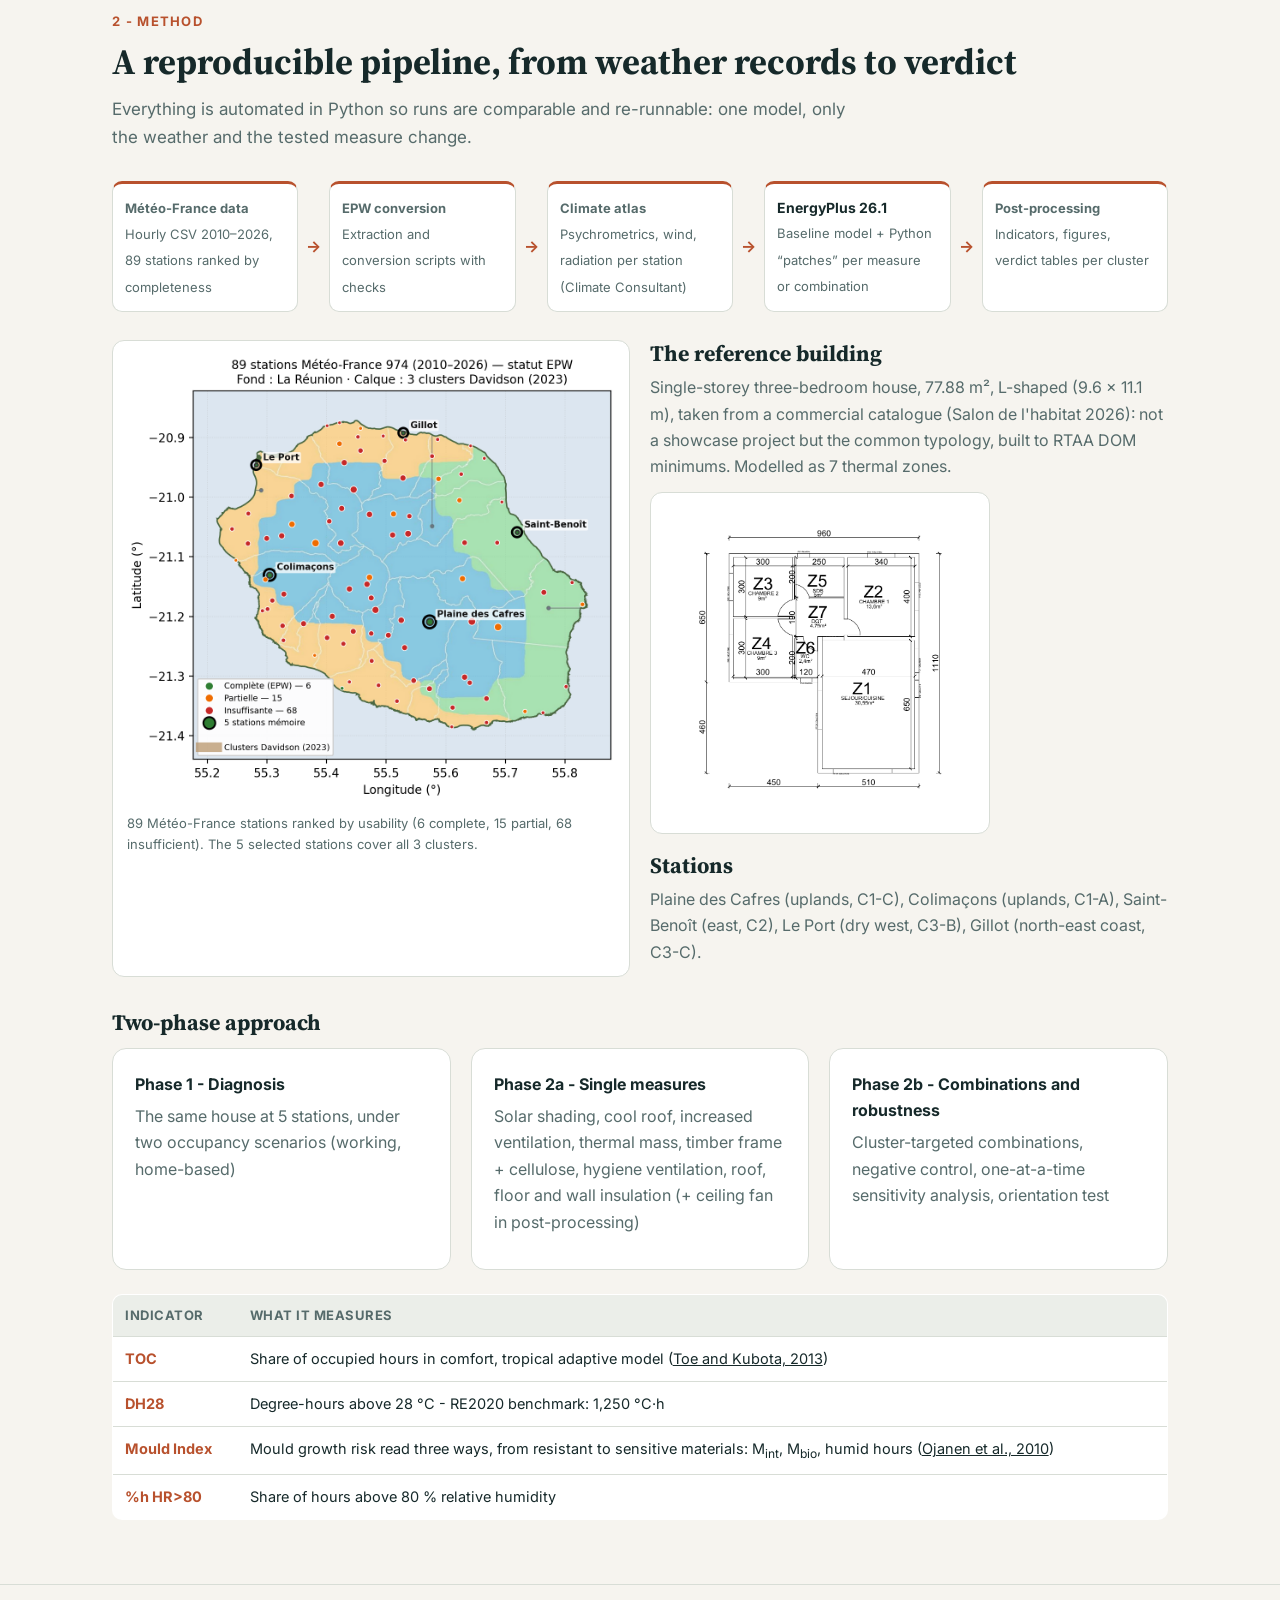
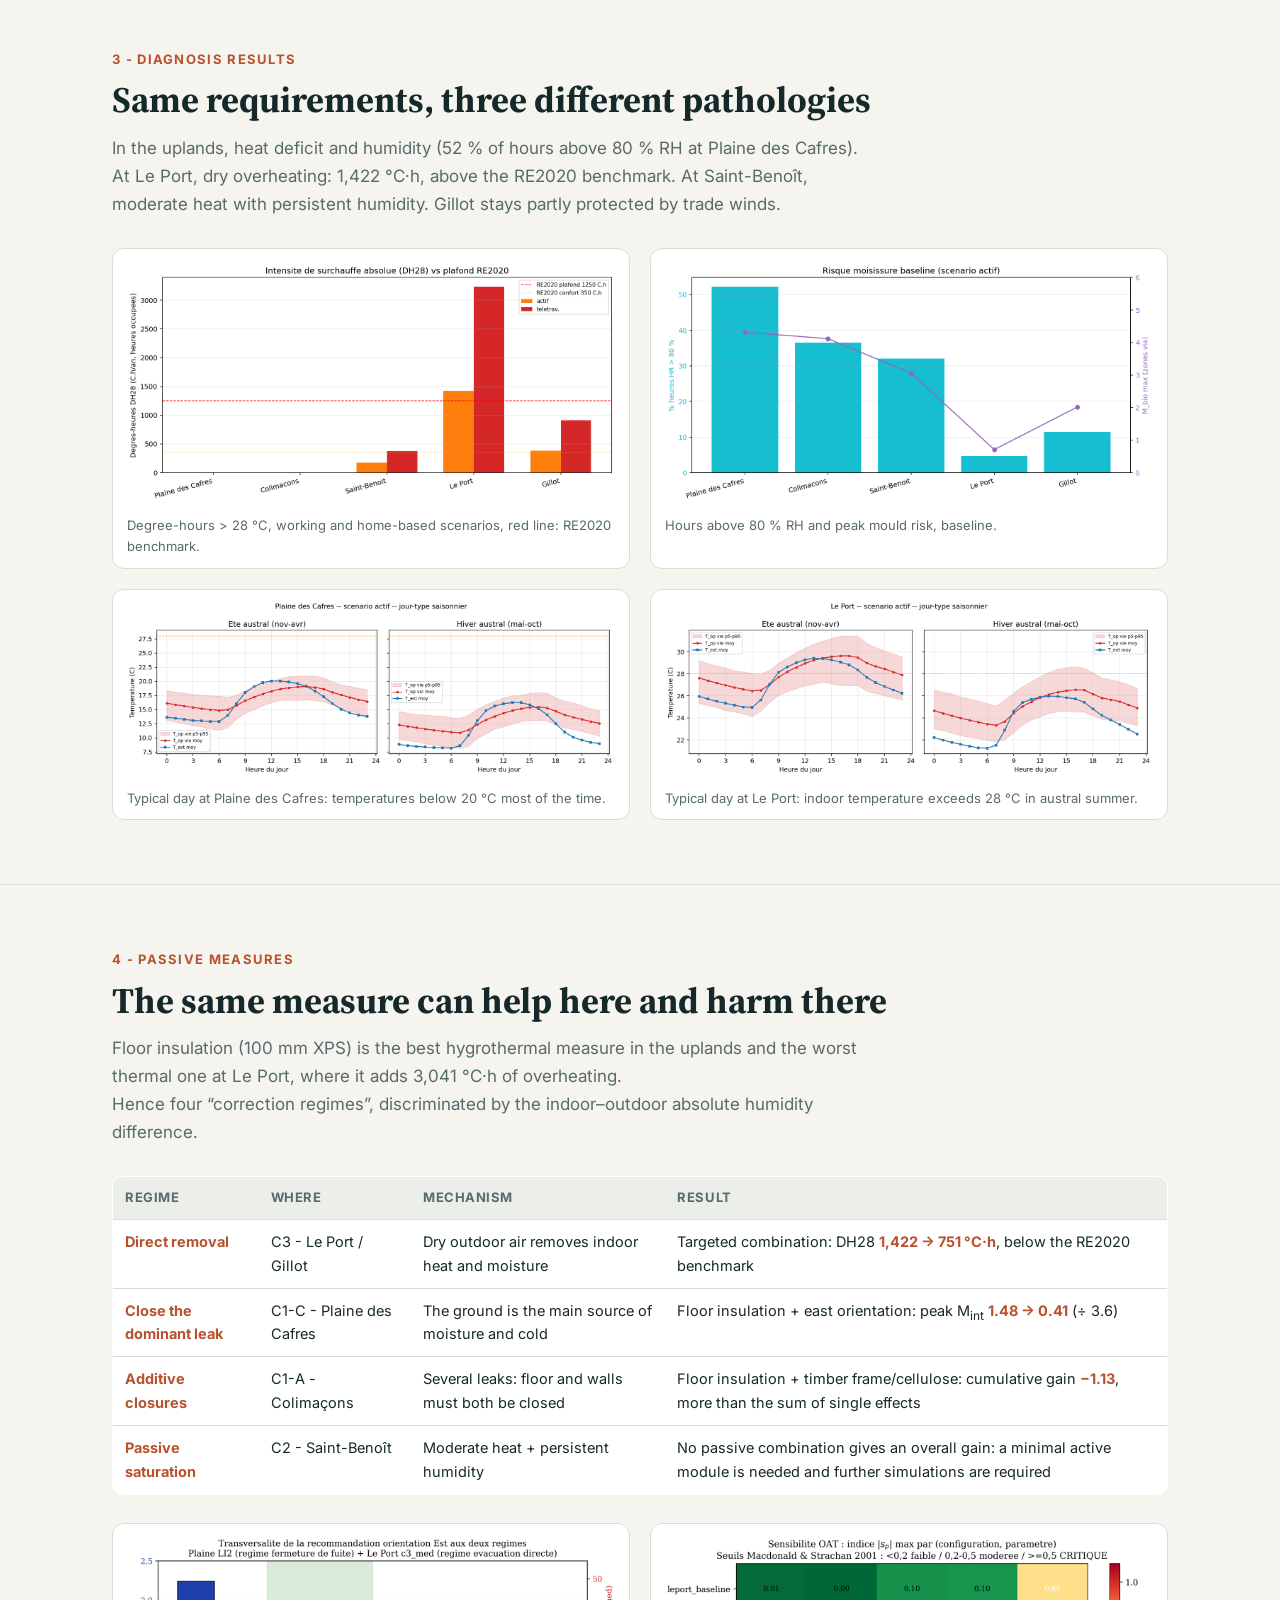
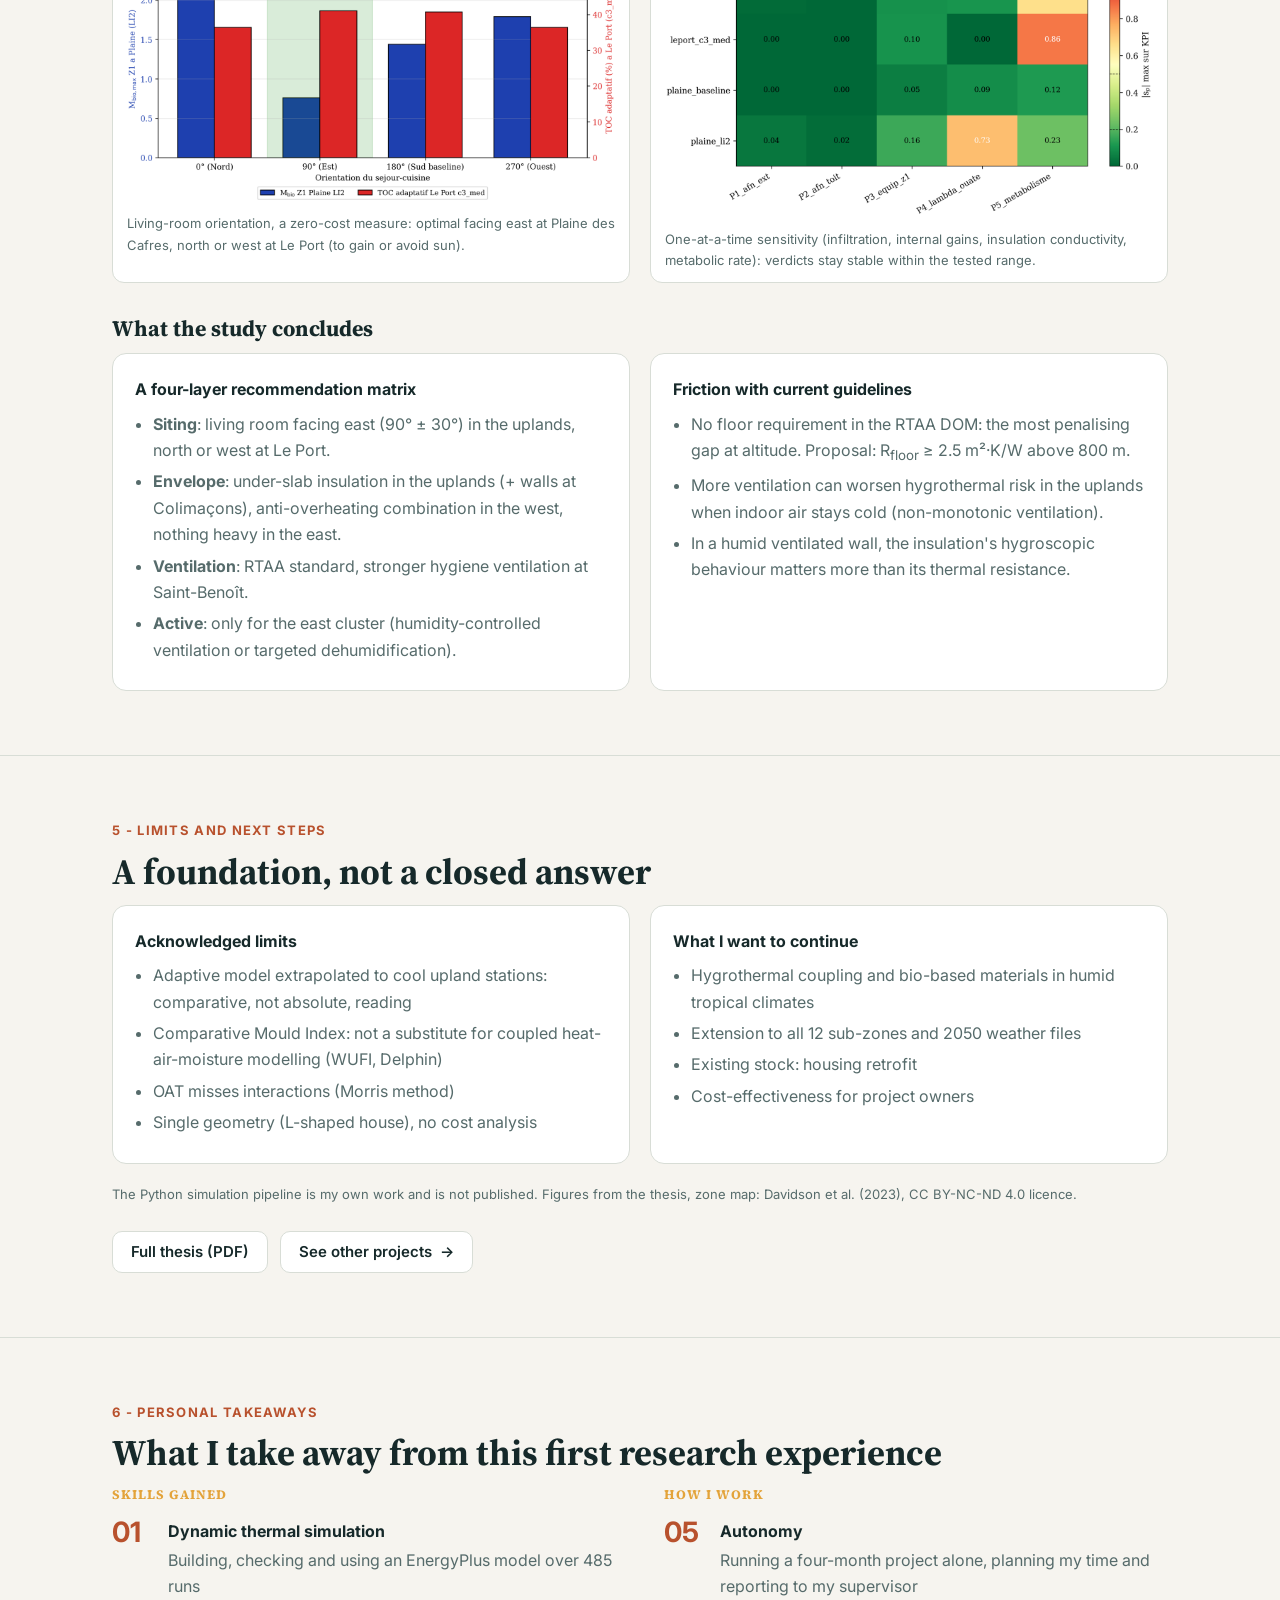
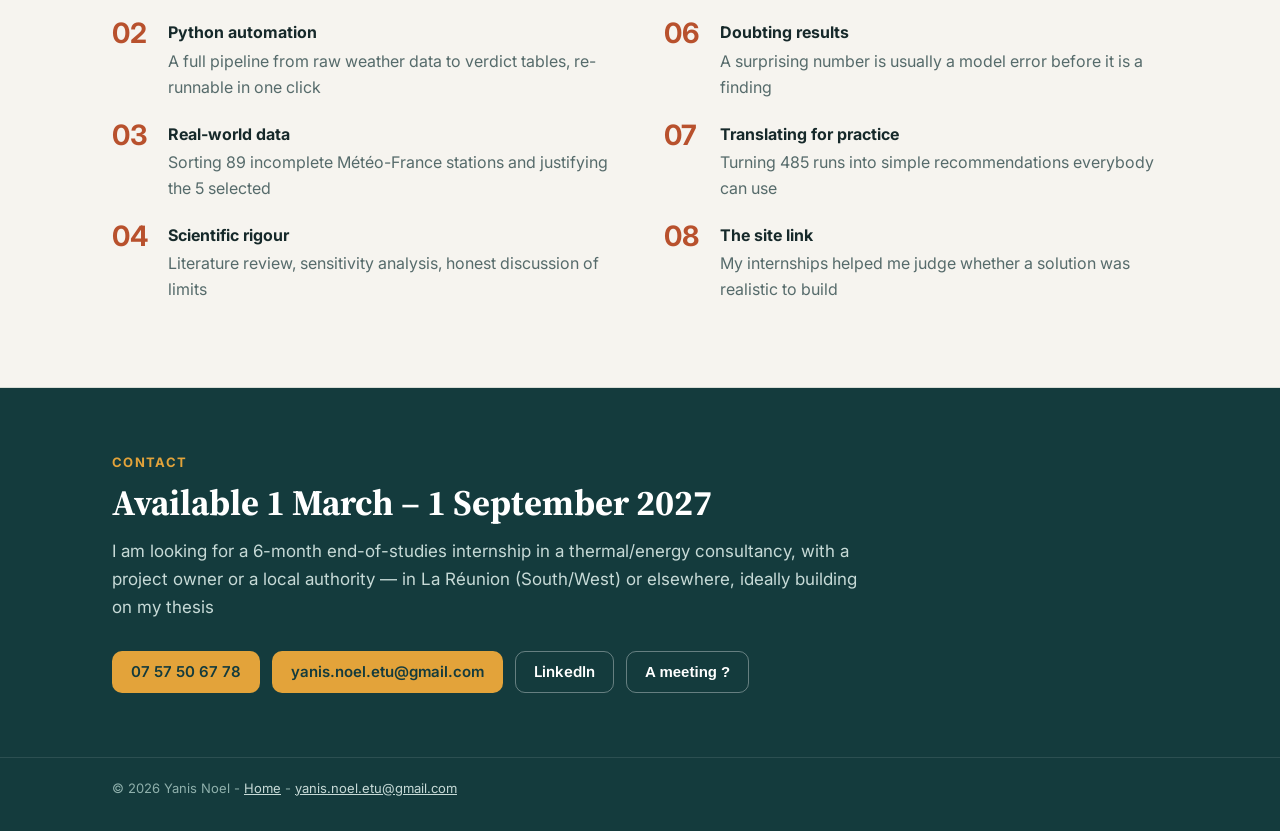
==== commit b9436b48: "Update memoire.html" ====
--- a/yanisnoel.github.io/memoire.html
+++ b/yanisnoel.github.io/memoire.html
@@ -20,7 +20,7 @@
   <div class="wrap">
     <a class="brand" href="index.html" data-keeplang>Yanis Noel</a>
     <div class="links">
-      <a href="memoire.html" aria-current="page" data-keeplang><span class="fr">Mémoire M1</span><span class="en">M1 thesis</span></a>
+      <a href="memoire.html" aria-current="page" data-keeplang><span class="fr">Mémoire de recherche M1</span><span class="en">M1 rearch thesis</span></a>
       <a href="projets.html" data-keeplang><span class="fr">Projets</span><span class="en">Projects</span></a>
     </div>
     <div class="lang" role="group" aria-label="Langue / Language">
